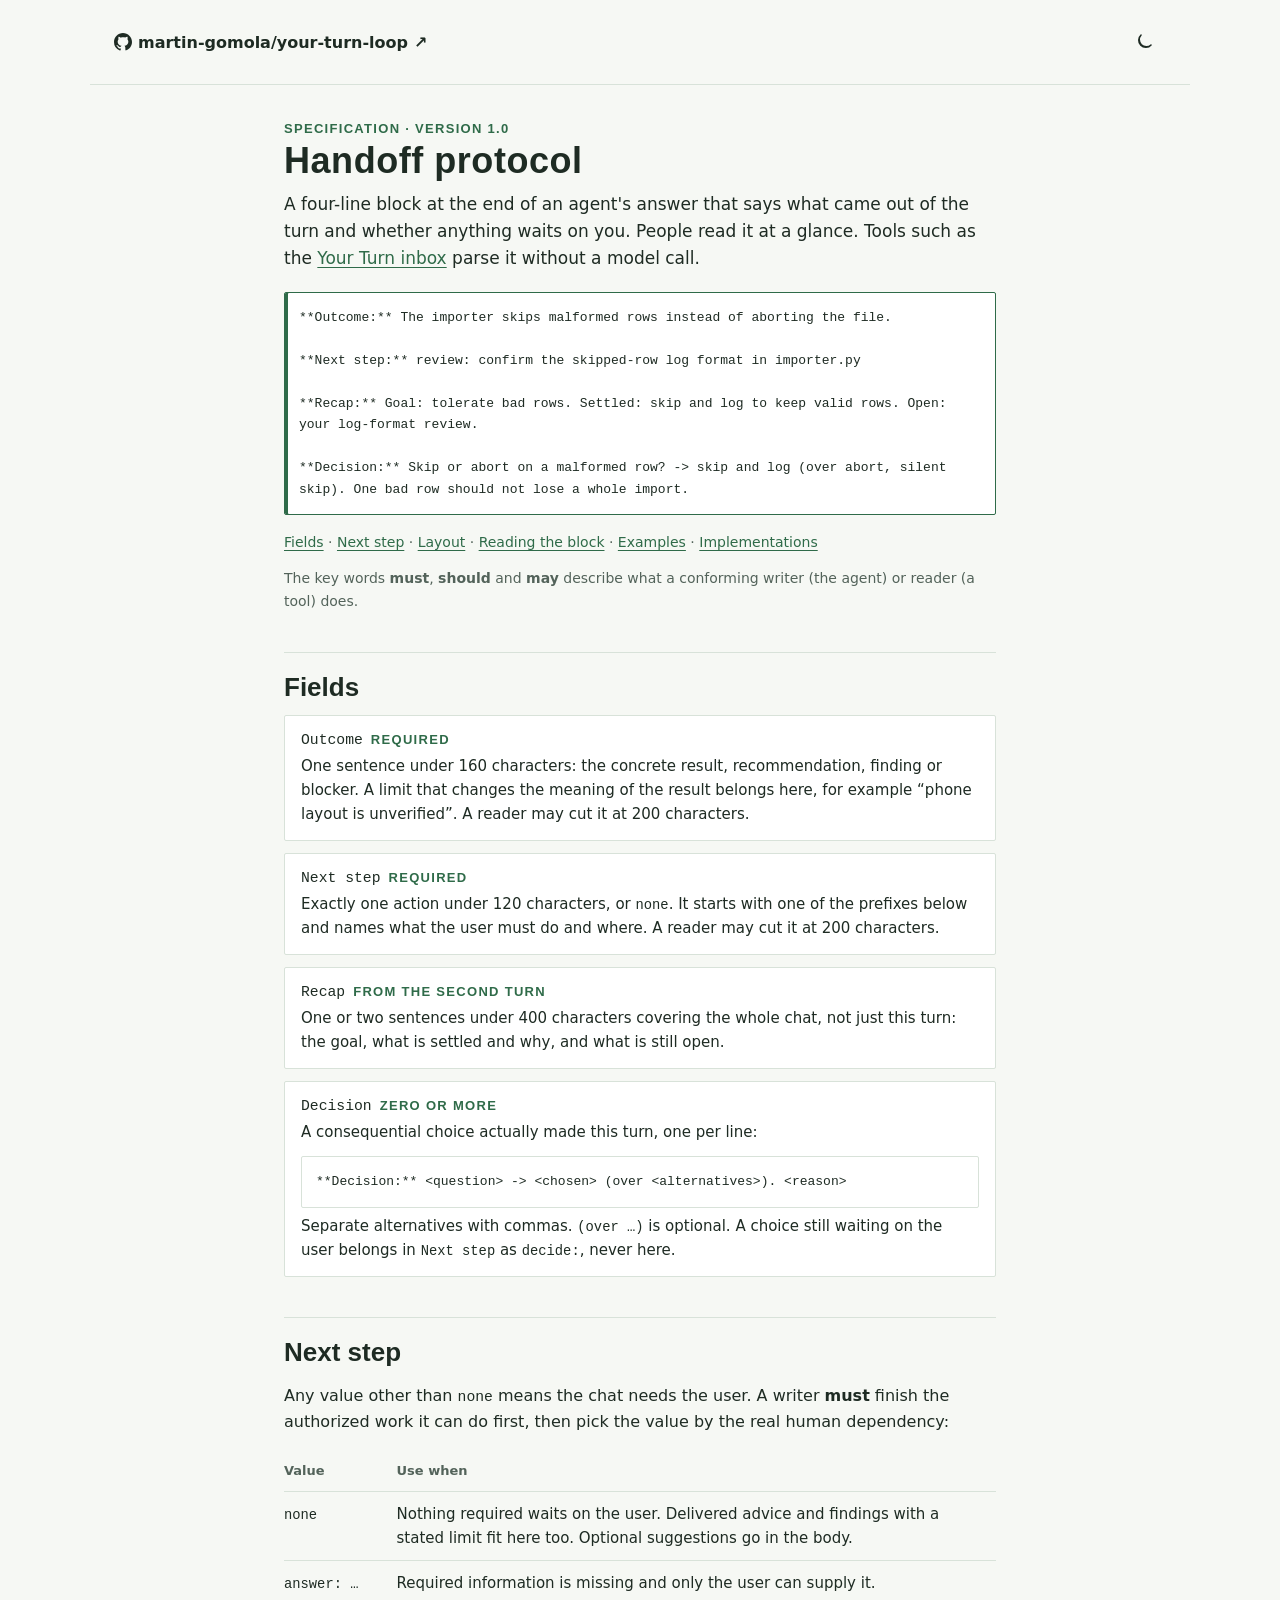
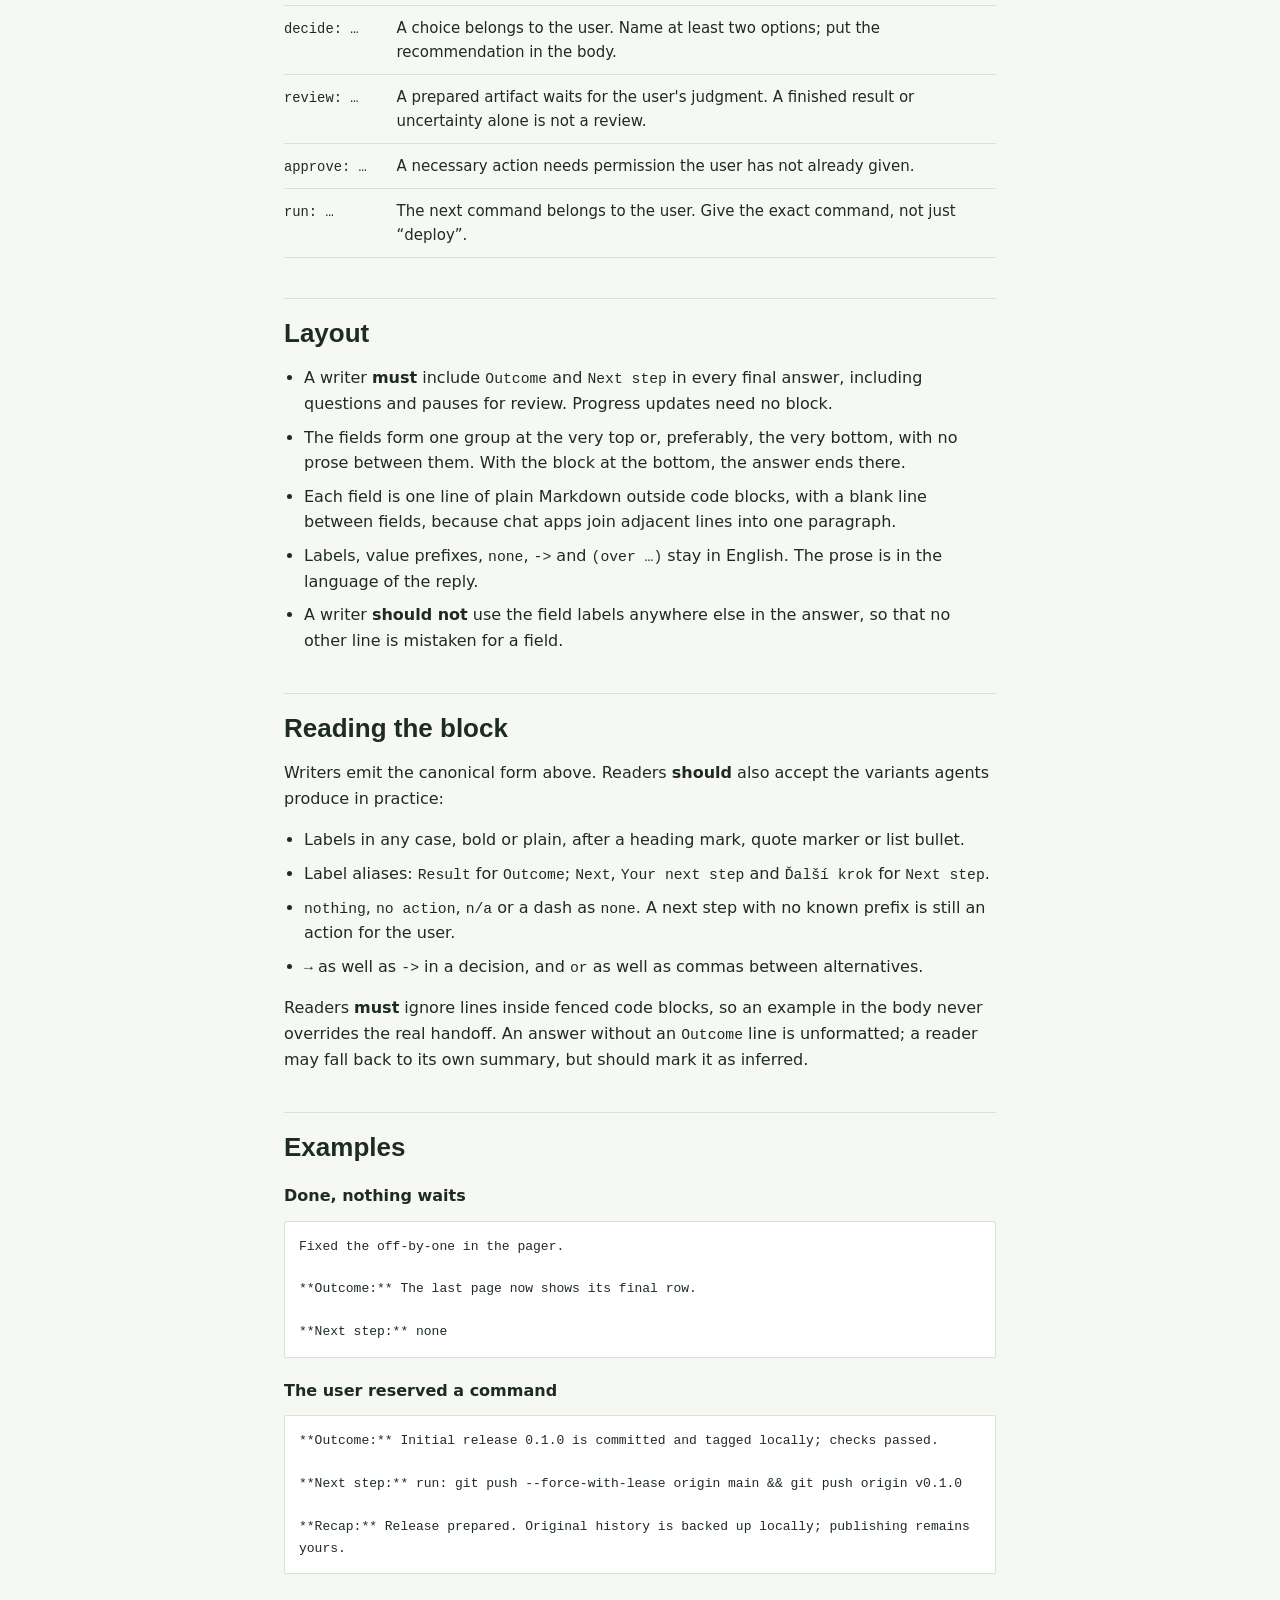
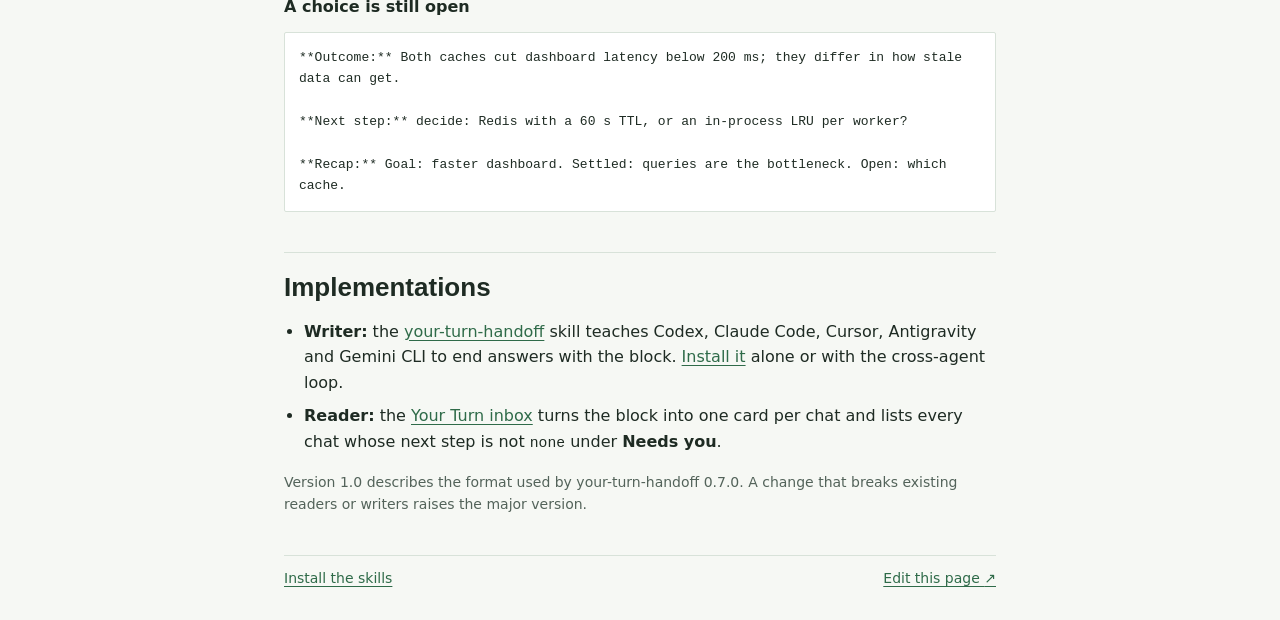
==== site/spec.html @ d6ed42ab "docs: add the handoff protocol 1.0 spec page site/spec.html defines the Outcome, Next step, Recap an" ====
<!doctype html>
<html lang="en">
<meta charset="utf-8">
<meta name="viewport" content="width=device-width,initial-scale=1">
<meta name="color-scheme" content="light dark">
<meta name="description" content="The handoff protocol: an Outcome, Next step, Recap and Decision block that ends an AI coding agent's answer, for people and for tools.">
<title>Handoff protocol · Your Turn Loop</title>
<script>try{document.documentElement.dataset.theme=localStorage.getItem('theme')||(matchMedia('(prefers-color-scheme: dark)').matches?'dark':'light')}catch{document.documentElement.dataset.theme='light'}</script>
<link rel="stylesheet" href="style.css?v=skill-picker-5">
<script type="module" src="theme.mjs?v=1"></script>
<body>
<header><a href="https://github.com/martin-gomola/your-turn-loop"><svg class="github-mark" viewBox="0 0 16 16" aria-hidden="true"><path d="M6.766 11.328c-2.063-.25-3.516-1.734-3.516-3.656 0-.781.281-1.625.75-2.188-.203-.515-.172-1.609.063-2.062.625-.078 1.468.25 1.968.703.594-.187 1.219-.281 1.985-.281.765 0 1.39.094 1.953.265.484-.437 1.344-.765 1.969-.687.218.422.25 1.515.046 2.047.5.593.766 1.39.766 2.203 0 1.922-1.453 3.375-3.547 3.64.531.344.89 1.094.89 1.954v1.625c0 .468.391.734.86.547C13.781 14.359 16 11.53 16 8.03 16 3.61 12.406 0 7.984 0 3.563 0 0 3.61 0 8.031a7.88 7.88 0 0 0 5.172 7.422c.422.156.828-.125.828-.547v-1.25c-.219.094-.5.156-.75.156-1.031 0-1.64-.562-2.078-1.609-.172-.422-.36-.672-.719-.719-.187-.015-.25-.093-.25-.187 0-.188.313-.328.625-.328.453 0 .844.281 1.25.86.313.452.64.655 1.031.655s.641-.14 1-.5c.266-.265.47-.5.657-.656"/></svg><span>martin-gomola/your-turn-loop</span><span aria-hidden="true">↗</span></a><button id="theme-toggle" class="theme-toggle" type="button" aria-label="Switch to dark theme" title="Switch to dark theme"><svg aria-hidden="true" viewBox="0 0 24 24"><path d="M20.5 15.5A8.5 8.5 0 0 1 8.5 3.5a8.5 8.5 0 1 0 12 12ZM12 2v2m0 16v2m10-10h-2M4 12H2m17.1-7.1-1.4 1.4M6.3 17.7l-1.4 1.4m14.2 0-1.4-1.4M6.3 6.3 4.9 4.9"/></svg></button></header>
<main class="spec">
  <p class="flow-kicker">Specification · version 1.0</p>
  <h1>Handoff protocol</h1>
  <p class="spec-lead">A four-line block at the end of an agent's answer that says what came out of the turn and whether anything waits on you. People read it at a glance. Tools such as the <a href="https://github.com/martin-gomola/your-turn">Your Turn inbox</a> parse it without a model call.</p>

  <pre class="spec-sample" aria-label="Example handoff block">**Outcome:** The importer skips malformed rows instead of aborting the file.

**Next step:** review: confirm the skipped-row log format in importer.py

**Recap:** Goal: tolerate bad rows. Settled: skip and log to keep valid rows. Open: your log-format review.

**Decision:** Skip or abort on a malformed row? -> skip and log (over abort, silent skip). One bad row should not lose a whole import.</pre>

  <nav class="spec-toc" aria-label="On this page">
    <a href="#fields">Fields</a> · <a href="#next-step">Next step</a> · <a href="#layout">Layout</a> · <a href="#reading">Reading the block</a> · <a href="#examples">Examples</a> · <a href="#implementations">Implementations</a>
  </nav>

  <p class="spec-note">The key words <strong>must</strong>, <strong>should</strong> and <strong>may</strong> describe what a conforming writer (the agent) or reader (a tool) does.</p>

  <section id="fields" aria-labelledby="fields-title">
    <h2 id="fields-title">Fields</h2>
    <div class="spec-fields">
      <article>
        <h3><code>Outcome</code> <span class="spec-badge">required</span></h3>
        <p>One sentence under 160 characters: the concrete result, recommendation, finding or blocker. A limit that changes the meaning of the result belongs here, for example “phone layout is unverified”. A reader may cut it at 200 characters.</p>
      </article>
      <article>
        <h3><code>Next step</code> <span class="spec-badge">required</span></h3>
        <p>Exactly one action under 120 characters, or <code>none</code>. It starts with one of the prefixes below and names what the user must do and where. A reader may cut it at 200 characters.</p>
      </article>
      <article>
        <h3><code>Recap</code> <span class="spec-badge">from the second turn</span></h3>
        <p>One or two sentences under 400 characters covering the whole chat, not just this turn: the goal, what is settled and why, and what is still open.</p>
      </article>
      <article>
        <h3><code>Decision</code> <span class="spec-badge">zero or more</span></h3>
        <p>A consequential choice actually made this turn, one per line:</p>
        <pre>**Decision:** &lt;question&gt; -&gt; &lt;chosen&gt; (over &lt;alternatives&gt;). &lt;reason&gt;</pre>
        <p>Separate alternatives with commas. <code>(over …)</code> is optional. A choice still waiting on the user belongs in <code>Next step</code> as <code>decide:</code>, never here.</p>
      </article>
    </div>
  </section>

  <section id="next-step" aria-labelledby="next-title">
    <h2 id="next-title">Next step</h2>
    <p>Any value other than <code>none</code> means the chat needs the user. A writer <strong>must</strong> finish the authorized work it can do first, then pick the value by the real human dependency:</p>
    <table class="spec-table">
      <thead><tr><th scope="col">Value</th><th scope="col">Use when</th></tr></thead>
      <tbody>
        <tr><td><code>none</code></td><td>Nothing required waits on the user. Delivered advice and findings with a stated limit fit here too. Optional suggestions go in the body.</td></tr>
        <tr><td><code>answer: …</code></td><td>Required information is missing and only the user can supply it.</td></tr>
        <tr><td><code>decide: …</code></td><td>A choice belongs to the user. Name at least two options; put the recommendation in the body.</td></tr>
        <tr><td><code>review: …</code></td><td>A prepared artifact waits for the user's judgment. A finished result or uncertainty alone is not a review.</td></tr>
        <tr><td><code>approve: …</code></td><td>A necessary action needs permission the user has not already given.</td></tr>
        <tr><td><code>run: …</code></td><td>The next command belongs to the user. Give the exact command, not just “deploy”.</td></tr>
      </tbody>
    </table>
  </section>

  <section id="layout" aria-labelledby="layout-title">
    <h2 id="layout-title">Layout</h2>
    <ul class="spec-list">
      <li>A writer <strong>must</strong> include <code>Outcome</code> and <code>Next step</code> in every final answer, including questions and pauses for review. Progress updates need no block.</li>
      <li>The fields form one group at the very top or, preferably, the very bottom, with no prose between them. With the block at the bottom, the answer ends there.</li>
      <li>Each field is one line of plain Markdown outside code blocks, with a blank line between fields, because chat apps join adjacent lines into one paragraph.</li>
      <li>Labels, value prefixes, <code>none</code>, <code>-&gt;</code> and <code>(over …)</code> stay in English. The prose is in the language of the reply.</li>
      <li>A writer <strong>should not</strong> use the field labels anywhere else in the answer, so that no other line is mistaken for a field.</li>
    </ul>
  </section>

  <section id="reading" aria-labelledby="reading-title">
    <h2 id="reading-title">Reading the block</h2>
    <p>Writers emit the canonical form above. Readers <strong>should</strong> also accept the variants agents produce in practice:</p>
    <ul class="spec-list">
      <li>Labels in any case, bold or plain, after a heading mark, quote marker or list bullet.</li>
      <li>Label aliases: <code>Result</code> for <code>Outcome</code>; <code>Next</code>, <code>Your next step</code> and <code>Ďalší krok</code> for <code>Next step</code>.</li>
      <li><code>nothing</code>, <code>no action</code>, <code>n/a</code> or a dash as <code>none</code>. A next step with no known prefix is still an action for the user.</li>
      <li><code>→</code> as well as <code>-&gt;</code> in a decision, and <code>or</code> as well as commas between alternatives.</li>
    </ul>
    <p>Readers <strong>must</strong> ignore lines inside fenced code blocks, so an example in the body never overrides the real handoff. An answer without an <code>Outcome</code> line is unformatted; a reader may fall back to its own summary, but should mark it as inferred.</p>
  </section>

  <section id="examples" aria-labelledby="examples-title">
    <h2 id="examples-title">Examples</h2>
    <h3>Done, nothing waits</h3>
    <pre>Fixed the off-by-one in the pager.

**Outcome:** The last page now shows its final row.

**Next step:** none</pre>
    <h3>The user reserved a command</h3>
    <pre>**Outcome:** Initial release 0.1.0 is committed and tagged locally; checks passed.

**Next step:** run: git push --force-with-lease origin main &amp;&amp; git push origin v0.1.0

**Recap:** Release prepared. Original history is backed up locally; publishing remains yours.</pre>
    <h3>A choice is still open</h3>
    <pre>**Outcome:** Both caches cut dashboard latency below 200 ms; they differ in how stale data can get.

**Next step:** decide: Redis with a 60 s TTL, or an in-process LRU per worker?

**Recap:** Goal: faster dashboard. Settled: queries are the bottleneck. Open: which cache.</pre>
  </section>

  <section id="implementations" aria-labelledby="impl-title">
    <h2 id="impl-title">Implementations</h2>
    <ul class="spec-list">
      <li><strong>Writer:</strong> the <a href="https://github.com/martin-gomola/your-turn-loop/blob/main/skills/your-turn-handoff/SKILL.md">your-turn-handoff</a> skill teaches Codex, Claude Code, Cursor, Antigravity and Gemini CLI to end answers with the block. <a href="./">Install it</a> alone or with the cross-agent loop.</li>
      <li><strong>Reader:</strong> the <a href="https://github.com/martin-gomola/your-turn">Your Turn inbox</a> turns the block into one card per chat and lists every chat whose next step is not <code>none</code> under <strong>Needs you</strong>.</li>
    </ul>
    <p class="spec-note">Version 1.0 describes the format used by your-turn-handoff 0.7.0. A change that breaks existing readers or writers raises the major version.</p>
  </section>
  <footer class="app-footer spec-footer"><a href="./">Install the skills</a><a href="https://github.com/martin-gomola/your-turn-loop/blob/main/site/spec.html">Edit this page <span aria-hidden="true">↗</span></a></footer>
</main>
</body></html>
---- site/style.css ----
@font-face {
  font-family: "Atkinson Hyperlegible";
  font-style: normal;
  font-weight: 400;
  font-display: swap;
  src: url("fonts/AtkinsonHyperlegible-LatinExt-Regular.woff2") format("woff2");
  unicode-range: U+0100-02BA, U+02BD-02C5, U+02C7-02CC, U+02CE-02D7, U+02DD-02FF, U+0304, U+0308, U+0329, U+1D00-1DBF, U+1E00-1E9F, U+1EF2-1EFF, U+2020, U+20A0-20AB, U+20AD-20C4, U+2113, U+2C60-2C7F, U+A720-A7FF;
}
@font-face {
  font-family: "Atkinson Hyperlegible";
  font-style: normal;
  font-weight: 400;
  font-display: swap;
  src: url("fonts/AtkinsonHyperlegible-Latin-Regular.woff2") format("woff2");
  unicode-range: U+0000-00FF, U+0131, U+0152-0153, U+02BB-02BC, U+02C6, U+02DA, U+02DC, U+0304, U+0308, U+0329, U+2000-206F, U+20AC, U+2122, U+2191, U+2193, U+2212, U+2215, U+FEFF, U+FFFD;
}
@font-face {
  font-family: "Atkinson Hyperlegible";
  font-style: normal;
  font-weight: 700;
  font-display: swap;
  src: url("fonts/AtkinsonHyperlegible-LatinExt-Bold.woff2") format("woff2");
  unicode-range: U+0100-02BA, U+02BD-02C5, U+02C7-02CC, U+02CE-02D7, U+02DD-02FF, U+0304, U+0308, U+0329, U+1D00-1DBF, U+1E00-1E9F, U+1EF2-1EFF, U+2020, U+20A0-20AB, U+20AD-20C4, U+2113, U+2C60-2C7F, U+A720-A7FF;
}
@font-face {
  font-family: "Atkinson Hyperlegible";
  font-style: normal;
  font-weight: 700;
  font-display: swap;
  src: url("fonts/AtkinsonHyperlegible-Latin-Bold.woff2") format("woff2");
  unicode-range: U+0000-00FF, U+0131, U+0152-0153, U+02BB-02BC, U+02C6, U+02DA, U+02DC, U+0304, U+0308, U+0329, U+2000-206F, U+20AC, U+2122, U+2191, U+2193, U+2212, U+2215, U+FEFF, U+FFFD;
}
@font-face {
  font-family: "Barlow Condensed";
  font-style: normal;
  font-weight: 600;
  font-display: swap;
  src: url("fonts/BarlowCondensed-LatinExt-SemiBold.woff2") format("woff2");
  unicode-range: U+0100-02BA, U+02BD-02C5, U+02C7-02CC, U+02CE-02D7, U+02DD-02FF, U+0304, U+0308, U+0329, U+1D00-1DBF, U+1E00-1E9F, U+1EF2-1EFF, U+2020, U+20A0-20AB, U+20AD-20C4, U+2113, U+2C60-2C7F, U+A720-A7FF;
}
@font-face {
  font-family: "Barlow Condensed";
  font-style: normal;
  font-weight: 600;
  font-display: swap;
  src: url("fonts/BarlowCondensed-Latin-SemiBold.woff2") format("woff2");
  unicode-range: U+0000-00FF, U+0131, U+0152-0153, U+02BB-02BC, U+02C6, U+02DA, U+02DC, U+0304, U+0308, U+0329, U+2000-206F, U+20AC, U+2122, U+2191, U+2193, U+2212, U+2215, U+FEFF, U+FFFD;
}
@font-face {
  font-family: "Barlow Condensed";
  font-style: normal;
  font-weight: 700;
  font-display: swap;
  src: url("fonts/BarlowCondensed-LatinExt-Bold.woff2") format("woff2");
  unicode-range: U+0100-02BA, U+02BD-02C5, U+02C7-02CC, U+02CE-02D7, U+02DD-02FF, U+0304, U+0308, U+0329, U+1D00-1DBF, U+1E00-1E9F, U+1EF2-1EFF, U+2020, U+20A0-20AB, U+20AD-20C4, U+2113, U+2C60-2C7F, U+A720-A7FF;
}
@font-face {
  font-family: "Barlow Condensed";
  font-style: normal;
  font-weight: 700;
  font-display: swap;
  src: url("fonts/BarlowCondensed-Latin-Bold.woff2") format("woff2");
  unicode-range: U+0000-00FF, U+0131, U+0152-0153, U+02BB-02BC, U+02C6, U+02DA, U+02DC, U+0304, U+0308, U+0329, U+2000-206F, U+20AC, U+2122, U+2191, U+2193, U+2212, U+2215, U+FEFF, U+FFFD;
}

:root {
  color-scheme: light;
  font-family: "Atkinson Hyperlegible", system-ui, -apple-system, BlinkMacSystemFont, "Segoe UI", sans-serif;
  color: var(--ink);
  background: var(--page);
  font-synthesis: none;
  --page: #f6f8f4;
  --surface: #ffffff;
  --surface-soft: #edf4ee;
  --surface-disabled: #e7ede8;
  --ink: #1e2b23;
  --muted: #53635a;
  --line: #d8e2d9;
  --control-line: #83948a;
  --accent: #2f6b49;
  --accent-hover: #285b40;
  --focus: #285b40;
  --icon-fill: #e7f0e8;
  --action-fill: #198038;
  --action-hover: #146b30;
  --on-action: #ffffff;
}
:root[data-theme="dark"] {
  color-scheme: dark;
  --page: #151515; --surface: #1b1a1a; --surface-soft: #1b1a1a; --surface-disabled: #30302e;
  --ink: #e6e6e6; --muted: #a5a5a5; --line: #30302e; --control-line: #858585;
  --accent: #42a65f; --accent-hover: #55ba72; --focus: #42a65f; --icon-fill: #243128;
}

* { box-sizing: border-box; }
body { margin: 0; background: var(--page); }
header, main { max-width: 1100px; margin: auto; padding-inline: 24px; }
header {
  display: flex;
  align-items: center;
  padding-block: 20px;
  border-bottom: 1px solid var(--line);
}
header a { display: inline-flex; align-items: center; gap: 6px; color: var(--ink); font-weight: 700; text-decoration: none; }
header a .github-mark { width: 18px; height: 18px; flex: none; fill: currentColor; }
.theme-toggle { margin-left: auto; display: grid; place-items: center; width: 40px; height: 40px; border: 1px solid var(--line); border-radius: 50%; color: var(--ink); background: var(--surface); cursor: pointer; }
.theme-toggle svg { width: 20px; height: 20px; fill: none; stroke: currentColor; stroke-width: 1.7; stroke-linecap: round; stroke-linejoin: round; }
a { color: var(--accent); text-underline-offset: 3px; text-decoration-thickness: 1px; }
main { padding-block: 36px 24px; }
h1 {
  margin: 0 0 24px;
  font-family: "Barlow Condensed", "Arial Narrow", sans-serif;
  font-size: clamp(30px, 3vw, 36px);
  font-weight: 600;
  letter-spacing: .015em;
  line-height: 1;
}
.workspace {
  display: grid;
  grid-template-columns: minmax(0, 1fr);
  align-items: start;
  gap: 24px;
}
.hud-panel {
  position: relative;
  isolation: isolate;
  min-width: 0;
  padding: 24px;
  border: 1px solid var(--line);
  border-radius: 6px;
  background: var(--surface);
}
.hud-panel > * { position: relative; z-index: 1; }
.result { display: flex; flex-direction: column; border-style: dashed; transition: background-color .2s, box-shadow .2s; }
.result[data-state="ready"] { border-style: solid; border-color: var(--accent); background: var(--surface-soft); box-shadow: inset 3px 0 0 var(--accent); }
.result-summary {
  margin: 12px 0 0;
  color: var(--accent);
  font: 600 14px/1.2 "Barlow Condensed", "Arial Narrow", sans-serif;
  font-variant-numeric: tabular-nums;
  letter-spacing: .1em;
  text-transform: uppercase;
}
.panel-title, .result-title h2 {
  margin: 0;
  color: var(--muted);
  font-size: 16px;
  font-weight: 700;
  line-height: 1.4;
}
.panel-title { padding-bottom: 16px; border-bottom: 1px solid var(--line); }
.field-group { padding-top: 0; }
.field-group + .field-group { margin-top: 24px; border-top: 1px solid var(--line); padding-top: 24px; }
.field-label {
  display: grid;
  grid-template-columns: 24px minmax(0, 1fr);
  align-items: center;
  gap: 10px;
  margin: 0 0 10px;
  color: var(--ink);
  font-size: 15px;
  font-weight: 650;
}
.field-step {
  color: var(--muted);
  font: 600 12px/1.4 ui-monospace, "SF Mono", Menlo, Consolas, monospace;
  font-variant-numeric: tabular-nums;
}
.result-icon {
  display: grid;
  place-items: center;
  width: 32px;
  height: 32px;
  color: var(--accent);
}
.result-icon svg {
  width: 18px;
  height: 18px;
  fill: none;
  stroke: currentColor;
  stroke-width: 1.8;
  stroke-linecap: round;
  stroke-linejoin: round;
}
.select-field { position: relative; }
.select-field select {
  appearance: none;
  width: 100%;
  min-height: 48px;
  padding: 11px 14px;
  padding-inline-end: 44px;
  border: 1px solid var(--control-line);
  border-radius: 2px;
  background: var(--surface);
  color: var(--ink);
  font: inherit;
  font-size: 16px;
  line-height: 1.5;
  cursor: pointer;
}
.select-chevron {
  position: absolute;
  top: 50%;
  inset-inline-end: 14px;
  width: 18px;
  height: 18px;
  transform: translateY(-50%);
  color: var(--muted);
  pointer-events: none;
}
.select-field select:hover:enabled { border-color: var(--accent); }
.select-field:focus-within .select-chevron { color: var(--accent); }
.skill-details {
  display: grid;
  grid-template-columns: minmax(0, 1fr) auto;
  align-items: start;
  gap: 14px;
  margin: 10px 0 0;
  padding-top: 10px;
  border-top: 1px solid var(--line);
}
.detail-item { min-width: 0; }
.detail-label {
  display: block;
  margin-bottom: 4px;
  color: var(--muted);
  font: 600 13px/1.2 "Barlow Condensed", "Arial Narrow", sans-serif;
  letter-spacing: .1em;
  text-transform: uppercase;
}
.detail-value { margin: 0; color: var(--ink); font-size: 13px; line-height: 1.4; }
#description {
  line-height: 1.5;
}
.detail-version { min-width: 52px; }
.usage-block { margin-top: 16px; }
.usage-block h3 { margin: 0; }
.usage-block pre { margin-top: 8px; font-size: 13px; }
.usage-block p { margin: 8px 0 0; color: var(--muted); font-size: 12px; line-height: 1.5; }
.agent-fieldset { min-width: 0; margin-inline: 0; margin-bottom: 0; padding-inline: 0; padding-bottom: 0; border: 0; }
.agent-fieldset legend { float: left; width: 100%; padding: 0; margin-bottom: 8px; }
.field-help { clear: both; margin: 0 0 12px; color: var(--muted); font-size: 14px; line-height: 1.5; }
.skill-options { clear: both; display: grid; gap: 4px; }
.skill-options label { display: flex; align-items: flex-start; gap: 10px; padding: 10px; border: 1px solid transparent; border-radius: 2px; cursor: pointer; }
.skill-options label:hover { background: var(--icon-fill); }
.skill-options label:has(:checked) { background: var(--icon-fill); border-color: var(--accent); }
.skill-options label:focus-within { outline: 2px solid var(--focus); outline-offset: 2px; }
.skill-options input { flex: none; width: 18px; height: 18px; margin: 2px 0 0; accent-color: var(--accent); }
.skill-options strong { display: block; font-size: 15px; overflow-wrap: anywhere; }
.skill-options small { display: block; margin-top: 3px; color: var(--muted); font-size: 14px; line-height: 1.5; }
.scope-options small { display: block; margin-top: 4px; color: var(--muted); font-size: 14px; line-height: 1.5; }
#install-content > .field-help { margin-top: 14px; }
.example-block summary { cursor: pointer; font-size: 14px; }
.agent-options { clear: both; display: grid; grid-template-columns: repeat(2, minmax(0, 1fr)); gap: 8px; }
.agent-options label { display: flex; align-items: center; gap: 6px; min-height: 48px; padding: 10px 12px; border: 1px solid var(--line); border-radius: 2px; cursor: pointer; font-size: 14px; }
.agent-logo { display: block; flex: none; width: 16px; height: 16px; object-fit: contain; }
:root[data-theme="dark"] .agent-logo { filter: invert(1); }
.agent-options label:hover { border-color: var(--accent); }
.agent-options label:has(:checked) { background: var(--icon-fill); border-color: var(--accent); }
.agent-options input { flex: none; width: 18px; height: 18px; margin: 0; accent-color: var(--accent); cursor: pointer; }
.agent-options label:focus-within { outline: 2px solid var(--focus); outline-offset: 2px; }
.agent-result { padding-top: 20px; margin-top: 20px; border-top: 1px solid var(--line); }
.agent-result-heading { display: flex; flex-wrap: wrap; justify-content: space-between; align-items: center; gap: 12px; }
.agent-result h3 { display: flex; align-items: center; gap: 8px; margin: 0; font-size: 18px; }
.agent-result p { color: var(--muted); font-size: 14px; line-height: 1.5; margin: 12px 0 0; }
.agent-result h4 { margin: 16px 0 0; }
.agent-result pre { margin-top: 8px; }
.result[data-state="empty"] #where, .result[data-state="error"] #where { margin: 20px 0 0; }
.result #status:empty { margin: 0; }
#version { font: 600 13px/1.4 ui-monospace, "SF Mono", Menlo, Consolas, monospace; font-variant-numeric: tabular-nums; }
.related {
  display: inline-flex;
  align-items: center;
  gap: 6px;
  margin-top: 22px;
  padding-top: 14px;
  border-top: 1px solid var(--line);
  font-size: 13px;
  line-height: 1.5;
}
.result-heading { display: flex; flex-wrap: wrap; align-items: center; justify-content: space-between; gap: 12px; }
.result-title { display: flex; align-items: center; gap: 10px; min-width: 0; }
.result-icon { flex: none; }
button {
  min-height: 44px;
  padding: 8px 14px;
  border: 1px solid var(--accent);
  border-radius: 2px;
  background: var(--action-fill);
  color: var(--on-action);
  font: 600 14px "Atkinson Hyperlegible", system-ui, sans-serif;
  cursor: pointer;
}
button:hover:enabled { background: var(--action-hover); }
button.theme-toggle { width: 44px; height: 44px; padding: 0; border: 0; border-radius: 4px; background: transparent; color: var(--ink); }
button.theme-toggle:hover:enabled { background: var(--icon-fill); }
button:disabled {
  border-color: var(--line);
  background: var(--surface-disabled);
  color: var(--muted);
  cursor: not-allowed;
}
.button-copy { display: inline-flex; align-items: center; justify-content: center; gap: 7px; white-space: nowrap; }
.copy-icon { width: 16px; height: 16px; flex: none; fill: none; stroke: currentColor; stroke-width: 1.8; stroke-linecap: round; stroke-linejoin: round; }
.button-secondary { border-color: var(--line); background: var(--surface); color: var(--accent); }
button.button-secondary:hover:enabled { border-color: var(--accent); background: var(--icon-fill); }
button:focus-visible, select:focus-visible, pre:focus-visible, a:focus-visible {
  outline: 2px solid var(--focus);
  outline-offset: 2px;
}
#where, #start { color: var(--muted); font-size: 14px; line-height: 1.6; }
#where { margin: 18px 0 0; }
.result[data-state="empty"] #where, .result[data-state="error"] #where { max-width: 36ch; margin: auto 0; }
.result[data-state="ready"] #where { margin: 18px 0 0; }
pre {
  max-width: 100%;
  margin: 12px 0 0;
  padding: 14px;
  overflow-wrap: anywhere;
  border: 1px solid var(--line);
  border-radius: 2px;
  background: var(--surface);
  color: var(--ink);
  font: 13px/1.65 ui-monospace, "SF Mono", Menlo, Consolas, monospace;
  white-space: pre-wrap;
}
.example-block { margin-top: 20px; padding-top: 16px; border-top: 1px solid var(--line); }
.example-heading { display: flex; align-items: center; justify-content: space-between; gap: 12px; }
.example-block h3 {
  margin: 0;
  color: var(--muted);
  font-size: 14px;
  font-weight: 700;
  line-height: 1.4;
}
.example-block #start { margin: 8px 0 0; }
#status { margin: 12px 0 0; color: var(--accent); font-size: 14px; line-height: 1.5; }
.app-footer {
  display: flex;
  justify-content: flex-end;
  margin-top: 20px;
  padding-top: 12px;
  border-top: 1px solid var(--line);
  font-size: 14px;
  line-height: 1.5;
}
[hidden] { display: none !important; }

.flow { margin-bottom: 24px; overflow: hidden; }
.flow-art { display: block; width: calc(100% + 48px); height: auto; margin: -24px -24px 20px; border-bottom: 1px solid var(--line); }
.flow-heading { display: flex; flex-wrap: wrap; align-items: flex-end; justify-content: space-between; gap: 12px 24px; }
.flow-kicker { margin: 0; color: var(--accent); font: 600 13px/1.2 "Barlow Condensed", "Arial Narrow", sans-serif; letter-spacing: .1em; text-transform: uppercase; }
.flow h2 { margin: 4px 0 6px; font: 600 28px/1.1 "Barlow Condensed", "Arial Narrow", sans-serif; }
#flow-description { max-width: 60ch; margin: 0; color: var(--muted); font-size: 14px; line-height: 1.5; }
#flow-select[aria-pressed="true"] { border-color: var(--accent); background: var(--icon-fill); }
.flow-steps { display: grid; gap: 12px; margin: 20px 0 0; padding: 0; list-style: none; counter-reset: none; }
.flow-steps li { position: relative; display: grid; align-content: start; gap: 4px; padding: 14px; border: 1px solid var(--line); border-radius: 2px; }
.flow-steps small { color: var(--muted); font-size: 14px; line-height: 1.5; }
.flow-chips { display: flex; flex-wrap: wrap; gap: 6px; margin-top: 6px; }
.flow-chips code { padding: 2px 8px; border: 1px solid var(--accent); border-radius: 999px; background: var(--icon-fill); color: var(--ink); font: 13px/1.5 ui-monospace, "SF Mono", Menlo, Consolas, monospace; }
.flow-loop { margin: 12px 0 0; color: var(--muted); font-size: 14px; line-height: 1.5; }
.flow-loop span { color: var(--accent); font-weight: 700; }
@media (min-width: 721px) {
  .flow-steps { grid-template-columns: repeat(3, minmax(0, 1fr)); }
  .flow-steps li + li::before { content: "→"; position: absolute; top: 50%; left: -12px; transform: translate(-50%, -50%); color: var(--accent); font-weight: 700; }
}
@media (max-width: 720px) {
  .flow-art { width: calc(100% + 40px); margin: -20px -20px 16px; }
}
@media (max-width: 360px) {
  .flow-art { width: calc(100% + 32px); margin: -16px -16px 16px; }
}
.flow-spec { display: inline-block; margin-top: 8px; font-size: 14px; }
.spec { max-width: 760px; color: var(--ink); line-height: 1.6; }
.spec h1 { margin: 6px 0 12px; }
.spec h2 { margin: 40px 0 12px; padding-top: 20px; border-top: 1px solid var(--line); font: 600 26px/1.15 "Barlow Condensed", "Arial Narrow", sans-serif; }
.spec h3 { margin: 20px 0 6px; font-size: 16px; }
.spec section { scroll-margin-top: 16px; }
.spec-lead { margin: 0; font-size: 17px; }
.spec-sample { margin-top: 20px; border-color: var(--accent); box-shadow: inset 3px 0 0 var(--accent); }
.spec-toc { margin-top: 16px; color: var(--muted); font-size: 14px; }
.spec-note { color: var(--muted); font-size: 14px; }
.spec code { font: 0.92em ui-monospace, "SF Mono", Menlo, Consolas, monospace; overflow-wrap: anywhere; }
.spec-fields { display: grid; gap: 12px; }
.spec-fields article { padding: 4px 16px 8px; border: 1px solid var(--line); border-radius: 2px; background: var(--surface); }
.spec-fields h3 { display: flex; flex-wrap: wrap; align-items: baseline; gap: 8px; margin-top: 12px; }
.spec-fields p { margin: 6px 0; font-size: 15px; }
.spec-badge { color: var(--accent); font: 600 13px/1.2 "Barlow Condensed", "Arial Narrow", sans-serif; letter-spacing: .1em; text-transform: uppercase; }
.spec-table { width: 100%; border-collapse: collapse; font-size: 15px; }
.spec-table th, .spec-table td { padding: 10px 12px 10px 0; border-bottom: 1px solid var(--line); text-align: left; vertical-align: top; }
.spec-table th { color: var(--muted); font-size: 13px; font-weight: 700; }
.spec-table td:first-child { width: 7.5em; white-space: nowrap; }
.spec-table td:first-child code { overflow-wrap: normal; }
.spec-list { padding-left: 20px; }
.spec-list li + li { margin-top: 8px; }
.spec-footer { justify-content: space-between; gap: 16px; margin-top: 40px; }
.pet-section { display: flex; align-items: center; gap: 32px; margin-top: 24px; }
.pet-preview { flex: none; width: 144px; height: 156px; object-fit: contain; }
.pet-section .panel-title { border: 0; padding: 0; }
.pet-section h2 { margin: 8px 0; font: 600 32px/1.1 "Barlow Condensed", "Arial Narrow", sans-serif; }
.pet-section p { max-width: 60ch; line-height: 1.5; }
.pet-actions { display: flex; flex-wrap: wrap; align-items: center; gap: 16px; }
.button-install { display: inline-flex; align-items: center; min-height: 44px; padding: 10px 16px; border: 1px solid var(--line); background: var(--surface); color: var(--accent); border-radius: 2px; font-weight: 700; text-decoration: none; }
.button-install:hover { border-color: var(--accent); background: var(--icon-fill); }
.pet-section .pet-help { color: var(--muted); font-size: 14px; }
@media (max-width: 720px) {
  .pet-section { flex-direction: column; align-items: flex-start; gap: 16px; }
}
@media (min-width: 721px) {
  .skill-options { grid-template-columns: repeat(2, minmax(0, 1fr)); }
}
@media (prefers-reduced-motion: reduce) {
  .pet-preview { display: none; }
}

@media (max-width: 720px) {
  header, main { padding-inline: 20px; }
  header { padding-block: 18px; }
  main { padding-block: 28px 20px; }
  h1 { margin-bottom: 18px; font-size: 30px; }
  .workspace { grid-template-columns: minmax(0, 1fr); gap: 16px; }
  .hud-panel { padding: 20px; }
  .app-footer { margin-top: 16px; }
}

@media (max-width: 360px) {
  header, main { padding-inline: 16px; }
  .hud-panel { padding: 16px; }
  .field-label { gap: 8px; }
  .result-heading { flex-wrap: wrap; gap: 8px; }
  .result-title { gap: 8px; }
  .result-heading > .button-copy { margin-inline-start: auto; }
  button { padding-inline: 10px; }
}

@media (min-width: 1024px) {
  .workspace { grid-template-columns: minmax(0, 1.6fr) minmax(320px, 1fr); }
  .result { position: sticky; top: 16px; }
  .agent-list { grid-template-columns: repeat(3, minmax(0, 1fr)); }
}
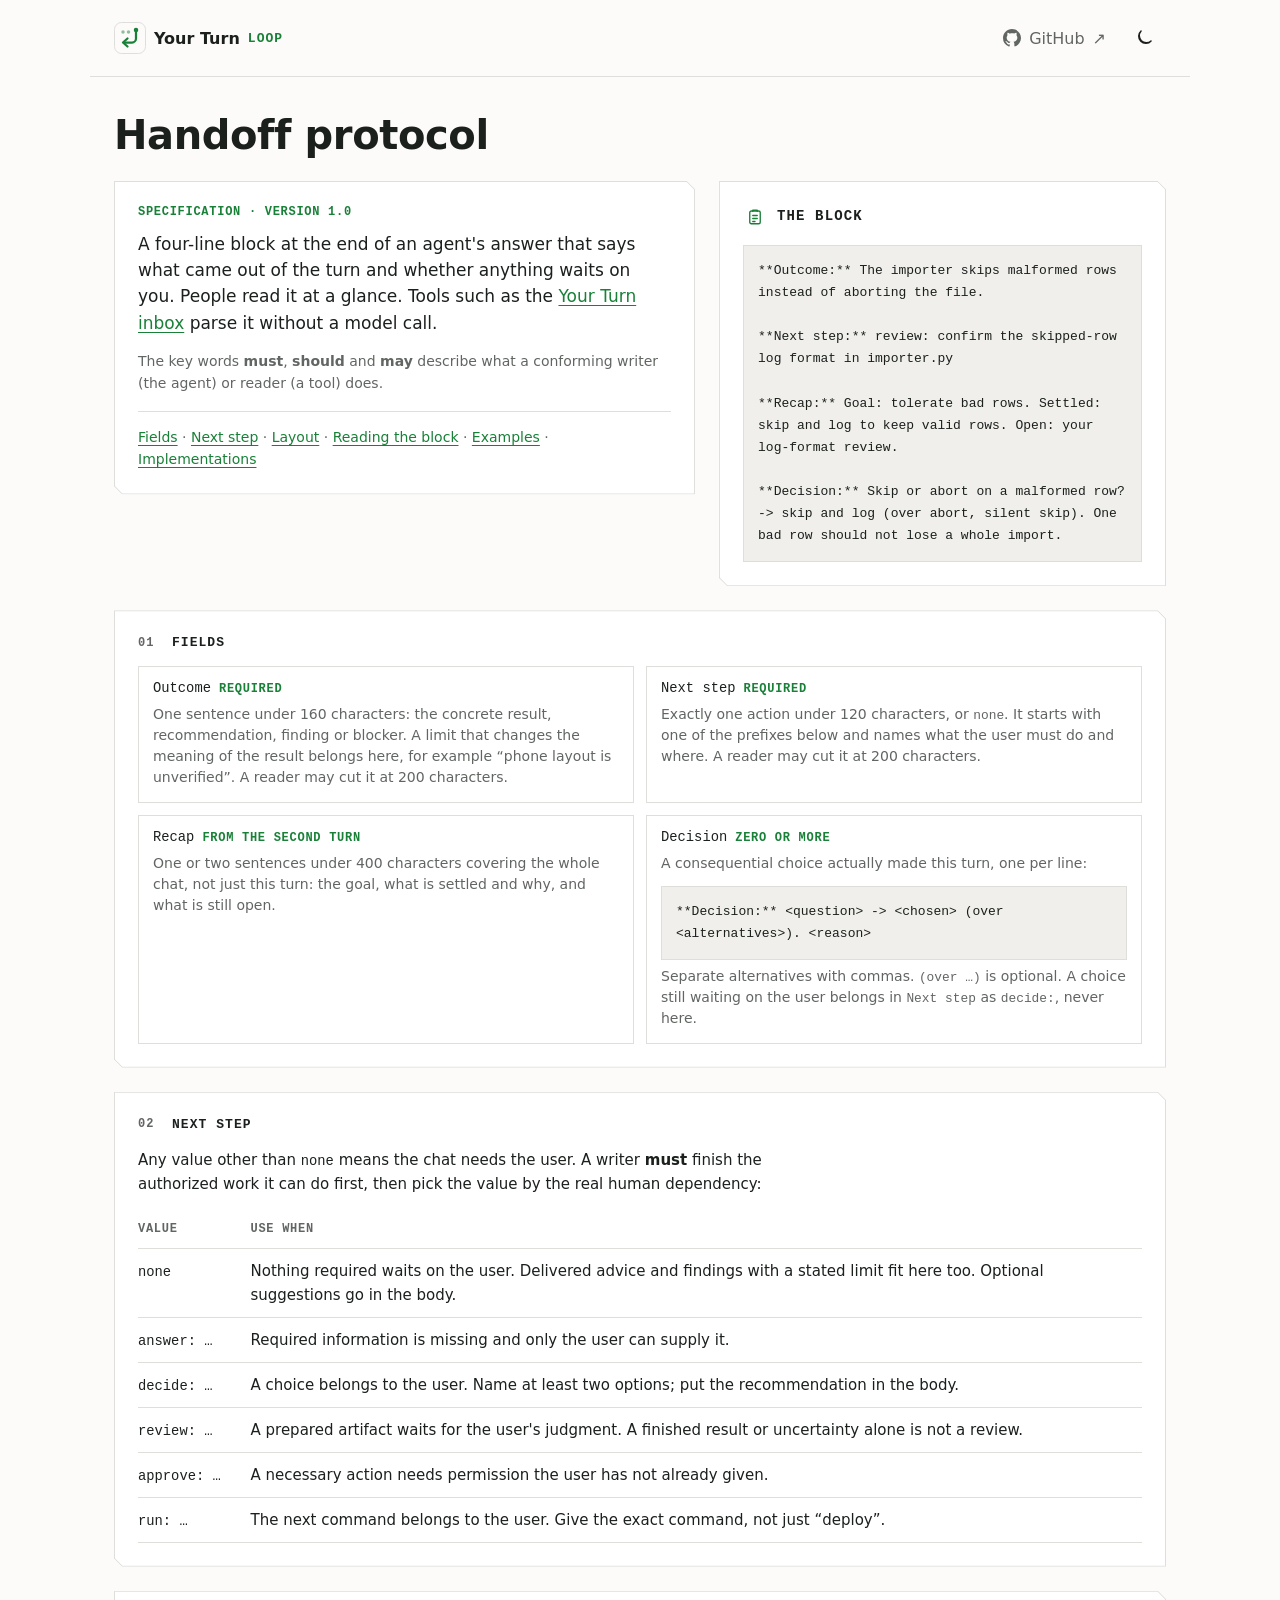
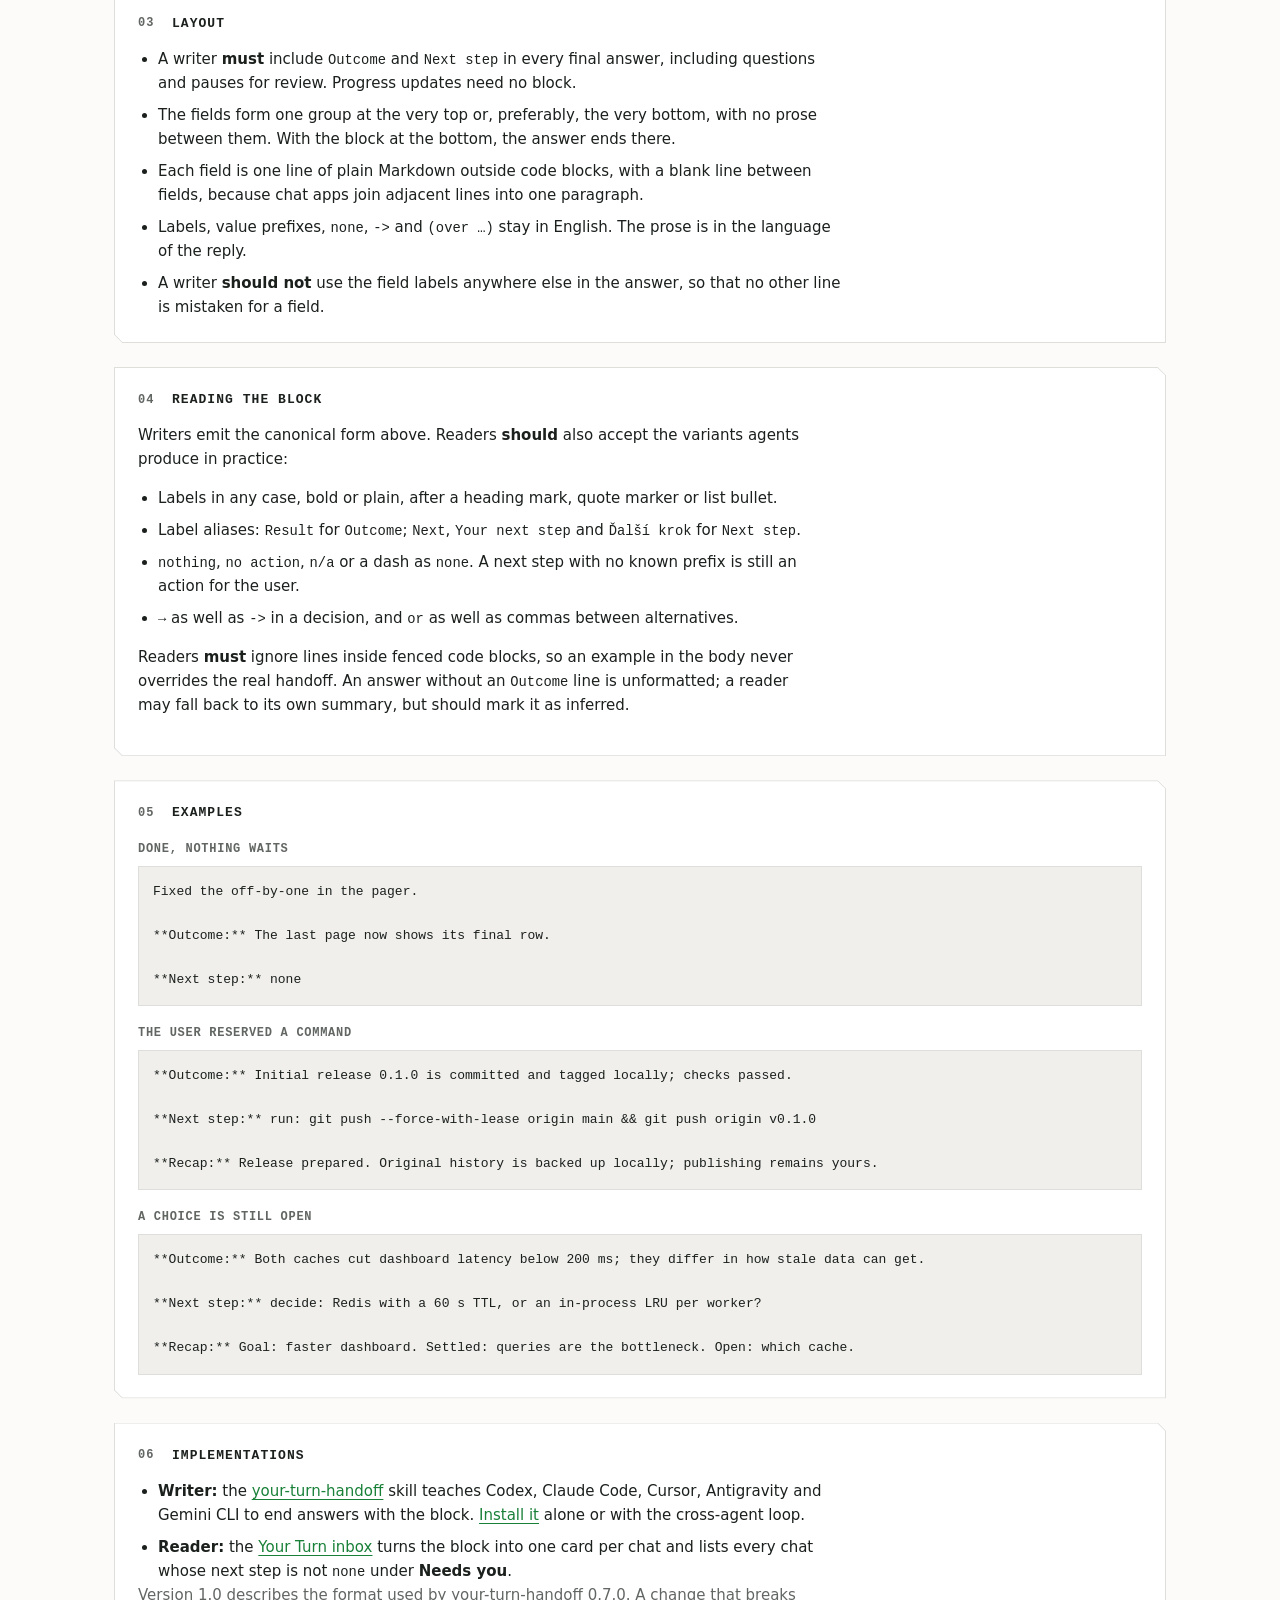
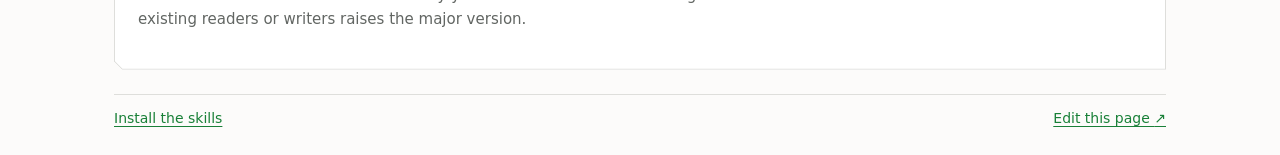
==== commit cf229380: "style: share the Your Turn design across the site your-turn-loop and Your Turn are one product, so t" ====
--- a/site/spec.html
+++ b/site/spec.html
@@ -6,31 +6,46 @@
 <meta name="description" content="The handoff protocol: an Outcome, Next step, Recap and Decision block that ends an AI coding agent's answer, for people and for tools.">
 <title>Handoff protocol · Your Turn Loop</title>
 <script>try{document.documentElement.dataset.theme=localStorage.getItem('theme')||(matchMedia('(prefers-color-scheme: dark)').matches?'dark':'light')}catch{document.documentElement.dataset.theme='light'}</script>
-<link rel="stylesheet" href="style.css?v=skill-picker-5">
+<link rel="icon" href="icon.svg" type="image/svg+xml">
+<link rel="stylesheet" href="style.css?v=one-product-1">
 <script type="module" src="theme.mjs?v=1"></script>
 <body>
-<header><a href="https://github.com/martin-gomola/your-turn-loop"><svg class="github-mark" viewBox="0 0 16 16" aria-hidden="true"><path d="M6.766 11.328c-2.063-.25-3.516-1.734-3.516-3.656 0-.781.281-1.625.75-2.188-.203-.515-.172-1.609.063-2.062.625-.078 1.468.25 1.968.703.594-.187 1.219-.281 1.985-.281.765 0 1.39.094 1.953.265.484-.437 1.344-.765 1.969-.687.218.422.25 1.515.046 2.047.5.593.766 1.39.766 2.203 0 1.922-1.453 3.375-3.547 3.64.531.344.89 1.094.89 1.954v1.625c0 .468.391.734.86.547C13.781 14.359 16 11.53 16 8.03 16 3.61 12.406 0 7.984 0 3.563 0 0 3.61 0 8.031a7.88 7.88 0 0 0 5.172 7.422c.422.156.828-.125.828-.547v-1.25c-.219.094-.5.156-.75.156-1.031 0-1.64-.562-2.078-1.609-.172-.422-.36-.672-.719-.719-.187-.015-.25-.093-.25-.187 0-.188.313-.328.625-.328.453 0 .844.281 1.25.86.313.452.64.655 1.031.655s.641-.14 1-.5c.266-.265.47-.5.657-.656"/></svg><span>martin-gomola/your-turn-loop</span><span aria-hidden="true">↗</span></a><button id="theme-toggle" class="theme-toggle" type="button" aria-label="Switch to dark theme" title="Switch to dark theme"><svg aria-hidden="true" viewBox="0 0 24 24"><path d="M20.5 15.5A8.5 8.5 0 0 1 8.5 3.5a8.5 8.5 0 1 0 12 12ZM12 2v2m0 16v2m10-10h-2M4 12H2m17.1-7.1-1.4 1.4M6.3 17.7l-1.4 1.4m14.2 0-1.4-1.4M6.3 6.3 4.9 4.9"/></svg></button></header>
+<!-- GitHub mark from Primer Octicons; license in third-party/primer-octicons-MIT.txt. -->
+<header>
+  <a class="brand" href="https://martin-gomola.github.io/your-turn/" aria-label="Your Turn">
+    <svg class="brand-icon" viewBox="0 0 64 64" aria-hidden="true"><rect class="brand-icon__tile" x="1" y="1" width="62" height="62" rx="14"/><g class="brand-icon__queue"><circle cx="18" cy="20" r="3.5"/><circle cx="29" cy="20" r="3.5"/></g><path class="brand-icon__route" d="M44 16v17c0 4.418-3.582 8-8 8H20"/><path class="brand-icon__route" d="m27 33-9 8 9 8"/><circle class="brand-icon__active" cx="44" cy="16" r="4.5"/></svg>
+    <span>Your Turn</span><span class="brand-suffix">Loop</span>
+  </a>
+  <a class="repo" href="https://github.com/martin-gomola/your-turn-loop" aria-label="Your Turn Loop on GitHub"><svg class="github-mark" viewBox="0 0 16 16" aria-hidden="true"><path d="M6.766 11.328c-2.063-.25-3.516-1.734-3.516-3.656 0-.781.281-1.625.75-2.188-.203-.515-.172-1.609.063-2.062.625-.078 1.468.25 1.968.703.594-.187 1.219-.281 1.985-.281.765 0 1.39.094 1.953.265.484-.437 1.344-.765 1.969-.687.218.422.25 1.515.046 2.047.5.593.766 1.39.766 2.203 0 1.922-1.453 3.375-3.547 3.64.531.344.89 1.094.89 1.954v1.625c0 .468.391.734.86.547C13.781 14.359 16 11.53 16 8.03 16 3.61 12.406 0 7.984 0 3.563 0 0 3.61 0 8.031a7.88 7.88 0 0 0 5.172 7.422c.422.156.828-.125.828-.547v-1.25c-.219.094-.5.156-.75.156-1.031 0-1.64-.562-2.078-1.609-.172-.422-.36-.672-.719-.719-.187-.015-.25-.093-.25-.187 0-.188.313-.328.625-.328.453 0 .844.281 1.25.86.313.452.64.655 1.031.655s.641-.14 1-.5c.266-.265.47-.5.657-.656"/></svg><span>GitHub</span><span aria-hidden="true">↗</span></a>
+  <button id="theme-toggle" class="theme-toggle" type="button" aria-label="Switch to dark theme" title="Switch to dark theme"><svg aria-hidden="true" viewBox="0 0 24 24"><path d="M20.5 15.5A8.5 8.5 0 0 1 8.5 3.5a8.5 8.5 0 1 0 12 12Z"/></svg></button>
+</header>
 <main class="spec">
-  <p class="flow-kicker">Specification · version 1.0</p>
   <h1>Handoff protocol</h1>
-  <p class="spec-lead">A four-line block at the end of an agent's answer that says what came out of the turn and whether anything waits on you. People read it at a glance. Tools such as the <a href="https://github.com/martin-gomola/your-turn">Your Turn inbox</a> parse it without a model call.</p>
-
-  <pre class="spec-sample" aria-label="Example handoff block">**Outcome:** The importer skips malformed rows instead of aborting the file.
+  <div class="workspace">
+    <section class="hud-panel spec-intro" aria-label="About this specification">
+      <p class="flow-kicker">Specification · version 1.0</p>
+      <p class="spec-lead">A four-line block at the end of an agent's answer that says what came out of the turn and whether anything waits on you. People read it at a glance. Tools such as the <a href="https://github.com/martin-gomola/your-turn">Your Turn inbox</a> parse it without a model call.</p>
+      <p class="spec-note">The key words <strong>must</strong>, <strong>should</strong> and <strong>may</strong> describe what a conforming writer (the agent) or reader (a tool) does.</p>
+      <nav class="spec-toc" aria-label="On this page">
+    <a href="#fields">Fields</a> · <a href="#next-step">Next step</a> · <a href="#layout">Layout</a> · <a href="#reading">Reading the block</a> · <a href="#examples">Examples</a> · <a href="#implementations">Implementations</a>
+  </nav>
+    </section>
+    <section class="hud-panel spec-example" aria-labelledby="example-title">
+      <div class="result-title">
+        <span class="result-icon" aria-hidden="true"><svg viewBox="0 0 24 24" fill="none" stroke="currentColor" stroke-width="1.8" stroke-linecap="round" stroke-linejoin="round"><rect x="5" y="4" width="14" height="17" rx="2"/><path d="M9 4.5V3h6v1.5M9 10h6M9 14h6M9 18h3"/></svg></span>
+        <h2 id="example-title">The block</h2>
+      </div>
+      <pre tabindex="0" aria-label="Example handoff block">**Outcome:** The importer skips malformed rows instead of aborting the file.
 
 **Next step:** review: confirm the skipped-row log format in importer.py
 
 **Recap:** Goal: tolerate bad rows. Settled: skip and log to keep valid rows. Open: your log-format review.
 
 **Decision:** Skip or abort on a malformed row? -> skip and log (over abort, silent skip). One bad row should not lose a whole import.</pre>
-
-  <nav class="spec-toc" aria-label="On this page">
-    <a href="#fields">Fields</a> · <a href="#next-step">Next step</a> · <a href="#layout">Layout</a> · <a href="#reading">Reading the block</a> · <a href="#examples">Examples</a> · <a href="#implementations">Implementations</a>
-  </nav>
-
-  <p class="spec-note">The key words <strong>must</strong>, <strong>should</strong> and <strong>may</strong> describe what a conforming writer (the agent) or reader (a tool) does.</p>
-
-  <section id="fields" aria-labelledby="fields-title">
-    <h2 id="fields-title">Fields</h2>
+    </section>
+  </div>
+  <section class="hud-panel spec-section" id="fields" aria-labelledby="fields-title">
+    <h2 class="field-label" id="fields-title"><span class="field-step" aria-hidden="true">01</span><span>Fields</span></h2>
     <div class="spec-fields">
       <article>
         <h3><code>Outcome</code> <span class="spec-badge">required</span></h3>
@@ -53,8 +68,8 @@
     </div>
   </section>
 
-  <section id="next-step" aria-labelledby="next-title">
-    <h2 id="next-title">Next step</h2>
+  <section class="hud-panel spec-section" id="next-step" aria-labelledby="next-title">
+    <h2 class="field-label" id="next-title"><span class="field-step" aria-hidden="true">02</span><span>Next step</span></h2>
     <p>Any value other than <code>none</code> means the chat needs the user. A writer <strong>must</strong> finish the authorized work it can do first, then pick the value by the real human dependency:</p>
     <table class="spec-table">
       <thead><tr><th scope="col">Value</th><th scope="col">Use when</th></tr></thead>
@@ -69,8 +84,8 @@
     </table>
   </section>
 
-  <section id="layout" aria-labelledby="layout-title">
-    <h2 id="layout-title">Layout</h2>
+  <section class="hud-panel spec-section" id="layout" aria-labelledby="layout-title">
+    <h2 class="field-label" id="layout-title"><span class="field-step" aria-hidden="true">03</span><span>Layout</span></h2>
     <ul class="spec-list">
       <li>A writer <strong>must</strong> include <code>Outcome</code> and <code>Next step</code> in every final answer, including questions and pauses for review. Progress updates need no block.</li>
       <li>The fields form one group at the very top or, preferably, the very bottom, with no prose between them. With the block at the bottom, the answer ends there.</li>
@@ -80,8 +95,8 @@
     </ul>
   </section>
 
-  <section id="reading" aria-labelledby="reading-title">
-    <h2 id="reading-title">Reading the block</h2>
+  <section class="hud-panel spec-section" id="reading" aria-labelledby="reading-title">
+    <h2 class="field-label" id="reading-title"><span class="field-step" aria-hidden="true">04</span><span>Reading the block</span></h2>
     <p>Writers emit the canonical form above. Readers <strong>should</strong> also accept the variants agents produce in practice:</p>
     <ul class="spec-list">
       <li>Labels in any case, bold or plain, after a heading mark, quote marker or list bullet.</li>
@@ -92,21 +107,21 @@
     <p>Readers <strong>must</strong> ignore lines inside fenced code blocks, so an example in the body never overrides the real handoff. An answer without an <code>Outcome</code> line is unformatted; a reader may fall back to its own summary, but should mark it as inferred.</p>
   </section>
 
-  <section id="examples" aria-labelledby="examples-title">
-    <h2 id="examples-title">Examples</h2>
-    <h3>Done, nothing waits</h3>
+  <section class="hud-panel spec-section" id="examples" aria-labelledby="examples-title">
+    <h2 class="field-label" id="examples-title"><span class="field-step" aria-hidden="true">05</span><span>Examples</span></h2>
+    <h3 class="detail-label">Done, nothing waits</h3>
     <pre>Fixed the off-by-one in the pager.
 
 **Outcome:** The last page now shows its final row.
 
 **Next step:** none</pre>
-    <h3>The user reserved a command</h3>
+    <h3 class="detail-label">The user reserved a command</h3>
     <pre>**Outcome:** Initial release 0.1.0 is committed and tagged locally; checks passed.
 
 **Next step:** run: git push --force-with-lease origin main &amp;&amp; git push origin v0.1.0
 
 **Recap:** Release prepared. Original history is backed up locally; publishing remains yours.</pre>
-    <h3>A choice is still open</h3>
+    <h3 class="detail-label">A choice is still open</h3>
     <pre>**Outcome:** Both caches cut dashboard latency below 200 ms; they differ in how stale data can get.
 
 **Next step:** decide: Redis with a 60 s TTL, or an in-process LRU per worker?
@@ -114,8 +129,8 @@
 **Recap:** Goal: faster dashboard. Settled: queries are the bottleneck. Open: which cache.</pre>
   </section>
 
-  <section id="implementations" aria-labelledby="impl-title">
-    <h2 id="impl-title">Implementations</h2>
+  <section class="hud-panel spec-section" id="implementations" aria-labelledby="impl-title">
+    <h2 class="field-label" id="impl-title"><span class="field-step" aria-hidden="true">06</span><span>Implementations</span></h2>
     <ul class="spec-list">
       <li><strong>Writer:</strong> the <a href="https://github.com/martin-gomola/your-turn-loop/blob/main/skills/your-turn-handoff/SKILL.md">your-turn-handoff</a> skill teaches Codex, Claude Code, Cursor, Antigravity and Gemini CLI to end answers with the block. <a href="./">Install it</a> alone or with the cross-agent loop.</li>
       <li><strong>Reader:</strong> the <a href="https://github.com/martin-gomola/your-turn">Your Turn inbox</a> turns the block into one card per chat and lists every chat whose next step is not <code>none</code> under <strong>Needs you</strong>.</li>
--- a/site/style.css
+++ b/site/style.css
@@ -1,440 +1,188 @@
-@font-face {
-  font-family: "Atkinson Hyperlegible";
-  font-style: normal;
-  font-weight: 400;
-  font-display: swap;
-  src: url("fonts/AtkinsonHyperlegible-LatinExt-Regular.woff2") format("woff2");
-  unicode-range: U+0100-02BA, U+02BD-02C5, U+02C7-02CC, U+02CE-02D7, U+02DD-02FF, U+0304, U+0308, U+0329, U+1D00-1DBF, U+1E00-1E9F, U+1EF2-1EFF, U+2020, U+20A0-20AB, U+20AD-20C4, U+2113, U+2C60-2C7F, U+A720-A7FF;
-}
-@font-face {
-  font-family: "Atkinson Hyperlegible";
-  font-style: normal;
-  font-weight: 400;
-  font-display: swap;
-  src: url("fonts/AtkinsonHyperlegible-Latin-Regular.woff2") format("woff2");
-  unicode-range: U+0000-00FF, U+0131, U+0152-0153, U+02BB-02BC, U+02C6, U+02DA, U+02DC, U+0304, U+0308, U+0329, U+2000-206F, U+20AC, U+2122, U+2191, U+2193, U+2212, U+2215, U+FEFF, U+FFFD;
-}
-@font-face {
-  font-family: "Atkinson Hyperlegible";
-  font-style: normal;
-  font-weight: 700;
-  font-display: swap;
-  src: url("fonts/AtkinsonHyperlegible-LatinExt-Bold.woff2") format("woff2");
-  unicode-range: U+0100-02BA, U+02BD-02C5, U+02C7-02CC, U+02CE-02D7, U+02DD-02FF, U+0304, U+0308, U+0329, U+1D00-1DBF, U+1E00-1E9F, U+1EF2-1EFF, U+2020, U+20A0-20AB, U+20AD-20C4, U+2113, U+2C60-2C7F, U+A720-A7FF;
-}
-@font-face {
-  font-family: "Atkinson Hyperlegible";
-  font-style: normal;
-  font-weight: 700;
-  font-display: swap;
-  src: url("fonts/AtkinsonHyperlegible-Latin-Bold.woff2") format("woff2");
-  unicode-range: U+0000-00FF, U+0131, U+0152-0153, U+02BB-02BC, U+02C6, U+02DA, U+02DC, U+0304, U+0308, U+0329, U+2000-206F, U+20AC, U+2122, U+2191, U+2193, U+2212, U+2215, U+FEFF, U+FFFD;
-}
-@font-face {
-  font-family: "Barlow Condensed";
-  font-style: normal;
-  font-weight: 600;
-  font-display: swap;
-  src: url("fonts/BarlowCondensed-LatinExt-SemiBold.woff2") format("woff2");
-  unicode-range: U+0100-02BA, U+02BD-02C5, U+02C7-02CC, U+02CE-02D7, U+02DD-02FF, U+0304, U+0308, U+0329, U+1D00-1DBF, U+1E00-1E9F, U+1EF2-1EFF, U+2020, U+20A0-20AB, U+20AD-20C4, U+2113, U+2C60-2C7F, U+A720-A7FF;
-}
-@font-face {
-  font-family: "Barlow Condensed";
-  font-style: normal;
-  font-weight: 600;
-  font-display: swap;
-  src: url("fonts/BarlowCondensed-Latin-SemiBold.woff2") format("woff2");
-  unicode-range: U+0000-00FF, U+0131, U+0152-0153, U+02BB-02BC, U+02C6, U+02DA, U+02DC, U+0304, U+0308, U+0329, U+2000-206F, U+20AC, U+2122, U+2191, U+2193, U+2212, U+2215, U+FEFF, U+FFFD;
-}
-@font-face {
-  font-family: "Barlow Condensed";
-  font-style: normal;
-  font-weight: 700;
-  font-display: swap;
-  src: url("fonts/BarlowCondensed-LatinExt-Bold.woff2") format("woff2");
-  unicode-range: U+0100-02BA, U+02BD-02C5, U+02C7-02CC, U+02CE-02D7, U+02DD-02FF, U+0304, U+0308, U+0329, U+1D00-1DBF, U+1E00-1E9F, U+1EF2-1EFF, U+2020, U+20A0-20AB, U+20AD-20C4, U+2113, U+2C60-2C7F, U+A720-A7FF;
-}
-@font-face {
-  font-family: "Barlow Condensed";
-  font-style: normal;
-  font-weight: 700;
-  font-display: swap;
-  src: url("fonts/BarlowCondensed-Latin-Bold.woff2") format("woff2");
-  unicode-range: U+0000-00FF, U+0131, U+0152-0153, U+02BB-02BC, U+02C6, U+02DA, U+02DC, U+0304, U+0308, U+0329, U+2000-206F, U+20AC, U+2122, U+2191, U+2193, U+2212, U+2215, U+FEFF, U+FFFD;
-}
-
+/* One product with Your Turn: base tokens, header, HUD panels, labels and buttons follow
+   martin-gomola/your-turn site/style.css. Keep the two in step. */
 :root {
   color-scheme: light;
-  font-family: "Atkinson Hyperlegible", system-ui, -apple-system, BlinkMacSystemFont, "Segoe UI", sans-serif;
+  font-family: -apple-system, BlinkMacSystemFont, "Segoe UI", system-ui, sans-serif;
   color: var(--ink);
   background: var(--page);
-  font-synthesis: none;
-  --page: #f6f8f4;
+  --page: #fcfbfa;
   --surface: #ffffff;
-  --surface-soft: #edf4ee;
-  --surface-disabled: #e7ede8;
-  --ink: #1e2b23;
-  --muted: #53635a;
-  --line: #d8e2d9;
-  --control-line: #83948a;
-  --accent: #2f6b49;
-  --accent-hover: #285b40;
-  --focus: #285b40;
-  --icon-fill: #e7f0e8;
+  --fill: #f0efec;
+  --ink: #1b201d;
+  --muted: #626663;
+  --line: #dededb;
+  --control-line: #818b98;
+  --accent: #198038;
   --action-fill: #198038;
   --action-hover: #146b30;
   --on-action: #ffffff;
+  --mono: ui-monospace, "SF Mono", Menlo, Consolas, monospace;
+  /* The Deck's HUD frame: top-right and bottom-left corners chamfered. A clip-path also cuts a CSS
+     border, so the 1px line is an even-odd ring drawn on ::before. */
+  --hud-shape: polygon(0 0, calc(100% - 8px) 0, 100% 8px, 100% 100%, 8px 100%, 0 calc(100% - 8px));
+  --hud-ring: polygon(evenodd,
+    0 0, calc(100% - 8px) 0, 100% 8px, 100% 100%, 8px 100%, 0 calc(100% - 8px), 0 0,
+    1px 1px, calc(100% - 8.41px) 1px, calc(100% - 1px) 8.41px, calc(100% - 1px) calc(100% - 1px),
+    8.41px calc(100% - 1px), 1px calc(100% - 8.41px), 1px 1px);
+  --hud-cut: polygon(0 0, calc(100% - 6px) 0, 100% 6px, 100% 100%, 6px 100%, 0 calc(100% - 6px));
 }
 :root[data-theme="dark"] {
   color-scheme: dark;
-  --page: #151515; --surface: #1b1a1a; --surface-soft: #1b1a1a; --surface-disabled: #30302e;
+  --page: #151515; --surface: #1b1a1a; --fill: #131313;
   --ink: #e6e6e6; --muted: #a5a5a5; --line: #30302e; --control-line: #858585;
-  --accent: #42a65f; --accent-hover: #55ba72; --focus: #42a65f; --icon-fill: #243128;
+  --accent: #42a65f;
 }
 
 * { box-sizing: border-box; }
 body { margin: 0; background: var(--page); }
 header, main { max-width: 1100px; margin: auto; padding-inline: 24px; }
-header {
-  display: flex;
-  align-items: center;
-  padding-block: 20px;
-  border-bottom: 1px solid var(--line);
-}
-header a { display: inline-flex; align-items: center; gap: 6px; color: var(--ink); font-weight: 700; text-decoration: none; }
-header a .github-mark { width: 18px; height: 18px; flex: none; fill: currentColor; }
-.theme-toggle { margin-left: auto; display: grid; place-items: center; width: 40px; height: 40px; border: 1px solid var(--line); border-radius: 50%; color: var(--ink); background: var(--surface); cursor: pointer; }
-.theme-toggle svg { width: 20px; height: 20px; fill: none; stroke: currentColor; stroke-width: 1.7; stroke-linecap: round; stroke-linejoin: round; }
+header { display: flex; align-items: center; gap: 16px; padding-block: 16px; border-bottom: 1px solid var(--line); }
+header a { display: inline-flex; align-items: center; gap: 8px; color: var(--ink); font-weight: 700; text-decoration: none; }
+header .repo { margin-left: auto; font-weight: 400; color: var(--muted); }
+.github-mark { width: 18px; height: 18px; flex: none; fill: currentColor; }
+.brand-icon { width: 32px; height: 32px; flex: none; }
+.brand-icon__tile { fill: var(--page); stroke: var(--line); stroke-width: 2; }
+.brand-icon__queue { fill: var(--accent); opacity: .48; }
+.brand-icon__route { fill: none; stroke: var(--accent); stroke-width: 4.5; stroke-linecap: round; stroke-linejoin: round; }
+.brand-icon__active { fill: var(--accent); }
+:root[data-theme="dark"] .brand-icon__queue { fill: var(--ink); opacity: .55; }
+:root[data-theme="dark"] .brand-icon__route { stroke: var(--ink); }
+.brand-suffix { color: var(--accent); font: 700 13px/1 var(--mono); letter-spacing: .08em; text-transform: uppercase; }
 a { color: var(--accent); text-underline-offset: 3px; text-decoration-thickness: 1px; }
+code { font: .92em var(--mono); }
 main { padding-block: 36px 24px; }
-h1 {
-  margin: 0 0 24px;
-  font-family: "Barlow Condensed", "Arial Narrow", sans-serif;
-  font-size: clamp(30px, 3vw, 36px);
-  font-weight: 600;
-  letter-spacing: .015em;
-  line-height: 1;
-}
-.workspace {
-  display: grid;
-  grid-template-columns: minmax(0, 1fr);
-  align-items: start;
-  gap: 24px;
-}
-.hud-panel {
-  position: relative;
-  isolation: isolate;
-  min-width: 0;
-  padding: 24px;
-  border: 1px solid var(--line);
-  border-radius: 6px;
-  background: var(--surface);
-}
-.hud-panel > * { position: relative; z-index: 1; }
-.result { display: flex; flex-direction: column; border-style: dashed; transition: background-color .2s, box-shadow .2s; }
-.result[data-state="ready"] { border-style: solid; border-color: var(--accent); background: var(--surface-soft); box-shadow: inset 3px 0 0 var(--accent); }
-.result-summary {
-  margin: 12px 0 0;
-  color: var(--accent);
-  font: 600 14px/1.2 "Barlow Condensed", "Arial Narrow", sans-serif;
-  font-variant-numeric: tabular-nums;
-  letter-spacing: .1em;
-  text-transform: uppercase;
-}
-.panel-title, .result-title h2 {
-  margin: 0;
-  color: var(--muted);
-  font-size: 16px;
-  font-weight: 700;
-  line-height: 1.4;
-}
-.panel-title { padding-bottom: 16px; border-bottom: 1px solid var(--line); }
-.field-group { padding-top: 0; }
+h1 { margin: 0 0 24px; font-size: clamp(28px, 4vw, 40px); line-height: 1.1; letter-spacing: -.01em; }
+.workspace { display: grid; grid-template-columns: minmax(0, 1fr); align-items: start; gap: 24px; }
+
+/* Panels wear the Deck bezel instead of rounded boxes; a ready result's ring takes the accent. */
+.hud-panel { --hud-frame: var(--line); position: relative; min-width: 0; margin: 0; padding: 24px; border: 0; background: var(--surface); clip-path: var(--hud-shape); }
+.hud-panel::before { content: ""; position: absolute; inset: 0; z-index: 2; background: var(--hud-frame); pointer-events: none; clip-path: var(--hud-ring); }
+.result { display: flex; flex-direction: column; }
+.result[data-state="ready"] { --hud-frame: var(--accent); }
+.result-heading { display: flex; flex-wrap: wrap; align-items: center; justify-content: space-between; gap: 12px; }
+.result-title { display: flex; align-items: center; gap: 10px; min-width: 0; }
+.result-icon { display: grid; place-items: center; flex: none; width: 24px; height: 24px; color: var(--accent); }
+.result-icon svg { width: 18px; height: 18px; }
+/* Headings in the Deck's label voice: monospace caps. */
+.result-title h2, .panel-title { margin: 0; color: var(--ink); font: 700 14px/1.4 var(--mono); letter-spacing: .08em; text-transform: uppercase; }
+.result-summary, .flow-kicker, .spec-badge, .detail-label { margin: 0; color: var(--accent); font: 600 12px/1.3 var(--mono); letter-spacing: .06em; text-transform: uppercase; }
+.result-summary { margin-top: 12px; }
+.detail-label { display: block; color: var(--muted); }
+#where { margin: 18px 0 0; color: var(--muted); font-size: 14px; line-height: 1.6; }
+.result[data-state="empty"] #where, .result[data-state="error"] #where { max-width: 36ch; }
+#install-content > .field-help { margin-top: 14px; }
+#status { margin: 12px 0 0; color: var(--accent); font-size: 14px; line-height: 1.5; }
+#status:empty { margin: 0; }
+
+/* Setup choices */
+fieldset { min-width: 0; margin: 0; padding: 0; border: 0; }
 .field-group + .field-group { margin-top: 24px; border-top: 1px solid var(--line); padding-top: 24px; }
-.field-label {
-  display: grid;
-  grid-template-columns: 24px minmax(0, 1fr);
-  align-items: center;
-  gap: 10px;
-  margin: 0 0 10px;
-  color: var(--ink);
-  font-size: 15px;
-  font-weight: 650;
-}
-.field-step {
-  color: var(--muted);
-  font: 600 12px/1.4 ui-monospace, "SF Mono", Menlo, Consolas, monospace;
-  font-variant-numeric: tabular-nums;
-}
-.result-icon {
-  display: grid;
-  place-items: center;
-  width: 32px;
-  height: 32px;
-  color: var(--accent);
-}
-.result-icon svg {
-  width: 18px;
-  height: 18px;
-  fill: none;
-  stroke: currentColor;
-  stroke-width: 1.8;
-  stroke-linecap: round;
-  stroke-linejoin: round;
-}
-.select-field { position: relative; }
-.select-field select {
-  appearance: none;
-  width: 100%;
-  min-height: 48px;
-  padding: 11px 14px;
-  padding-inline-end: 44px;
-  border: 1px solid var(--control-line);
-  border-radius: 2px;
-  background: var(--surface);
-  color: var(--ink);
-  font: inherit;
-  font-size: 16px;
-  line-height: 1.5;
-  cursor: pointer;
-}
-.select-chevron {
-  position: absolute;
-  top: 50%;
-  inset-inline-end: 14px;
-  width: 18px;
-  height: 18px;
-  transform: translateY(-50%);
-  color: var(--muted);
-  pointer-events: none;
-}
-.select-field select:hover:enabled { border-color: var(--accent); }
-.select-field:focus-within .select-chevron { color: var(--accent); }
-.skill-details {
-  display: grid;
-  grid-template-columns: minmax(0, 1fr) auto;
-  align-items: start;
-  gap: 14px;
-  margin: 10px 0 0;
-  padding-top: 10px;
-  border-top: 1px solid var(--line);
-}
-.detail-item { min-width: 0; }
-.detail-label {
-  display: block;
-  margin-bottom: 4px;
-  color: var(--muted);
-  font: 600 13px/1.2 "Barlow Condensed", "Arial Narrow", sans-serif;
-  letter-spacing: .1em;
-  text-transform: uppercase;
-}
-.detail-value { margin: 0; color: var(--ink); font-size: 13px; line-height: 1.4; }
-#description {
-  line-height: 1.5;
-}
-.detail-version { min-width: 52px; }
-.usage-block { margin-top: 16px; }
-.usage-block h3 { margin: 0; }
-.usage-block pre { margin-top: 8px; font-size: 13px; }
-.usage-block p { margin: 8px 0 0; color: var(--muted); font-size: 12px; line-height: 1.5; }
-.agent-fieldset { min-width: 0; margin-inline: 0; margin-bottom: 0; padding-inline: 0; padding-bottom: 0; border: 0; }
-.agent-fieldset legend { float: left; width: 100%; padding: 0; margin-bottom: 8px; }
-.field-help { clear: both; margin: 0 0 12px; color: var(--muted); font-size: 14px; line-height: 1.5; }
-.skill-options { clear: both; display: grid; gap: 4px; }
-.skill-options label { display: flex; align-items: flex-start; gap: 10px; padding: 10px; border: 1px solid transparent; border-radius: 2px; cursor: pointer; }
-.skill-options label:hover { background: var(--icon-fill); }
-.skill-options label:has(:checked) { background: var(--icon-fill); border-color: var(--accent); }
-.skill-options label:focus-within { outline: 2px solid var(--focus); outline-offset: 2px; }
-.skill-options input { flex: none; width: 18px; height: 18px; margin: 2px 0 0; accent-color: var(--accent); }
-.skill-options strong { display: block; font-size: 15px; overflow-wrap: anywhere; }
-.skill-options small { display: block; margin-top: 3px; color: var(--muted); font-size: 14px; line-height: 1.5; }
-.scope-options small { display: block; margin-top: 4px; color: var(--muted); font-size: 14px; line-height: 1.5; }
-#install-content > .field-help { margin-top: 14px; }
-.example-block summary { cursor: pointer; font-size: 14px; }
-.agent-options { clear: both; display: grid; grid-template-columns: repeat(2, minmax(0, 1fr)); gap: 8px; }
-.agent-options label { display: flex; align-items: center; gap: 6px; min-height: 48px; padding: 10px 12px; border: 1px solid var(--line); border-radius: 2px; cursor: pointer; font-size: 14px; }
+.field-label { display: grid; grid-template-columns: 24px minmax(0, 1fr); align-items: center; gap: 10px; float: left; width: 100%; margin: 0 0 10px; padding: 0; color: var(--ink); font: 700 13px/1.4 var(--mono); letter-spacing: .08em; text-transform: uppercase; }
+.field-label code { text-transform: none; letter-spacing: 0; }
+.field-step { color: var(--muted); font: 600 12px/1.4 var(--mono); font-variant-numeric: tabular-nums; }
+.field-help { clear: both; margin: 0 0 12px; color: var(--muted); font-size: 14px; line-height: 1.55; }
+.skill-options, .agent-options { clear: both; display: grid; gap: 8px; }
+.skill-options label, .agent-options label { display: flex; align-items: flex-start; gap: 10px; min-height: 48px; padding: 10px 12px; border: 1px solid var(--line); border-radius: 0; cursor: pointer; font-size: 15px; }
+.agent-options label { align-items: center; }
+.skill-options label:hover, .agent-options label:hover { border-color: var(--accent); }
+.skill-options label:has(:checked), .agent-options label:has(:checked) { background: var(--fill); border-color: var(--accent); }
+.skill-options label:focus-within, .agent-options label:focus-within { outline: 2px solid var(--accent); outline-offset: 2px; }
+.skill-options input, .agent-options input { flex: none; width: 18px; height: 18px; margin: 1px 0 0; accent-color: var(--accent); cursor: inherit; }
+.agent-options input { margin: 0; }
+.skill-options strong { display: block; font: 600 14px/1.4 var(--mono); overflow-wrap: anywhere; }
+.skill-options small, .scope-options small { display: block; margin-top: 3px; color: var(--muted); font-size: 14px; line-height: 1.45; }
 .agent-logo { display: block; flex: none; width: 16px; height: 16px; object-fit: contain; }
 :root[data-theme="dark"] .agent-logo { filter: invert(1); }
-.agent-options label:hover { border-color: var(--accent); }
-.agent-options label:has(:checked) { background: var(--icon-fill); border-color: var(--accent); }
-.agent-options input { flex: none; width: 18px; height: 18px; margin: 0; accent-color: var(--accent); cursor: pointer; }
-.agent-options label:focus-within { outline: 2px solid var(--focus); outline-offset: 2px; }
-.agent-result { padding-top: 20px; margin-top: 20px; border-top: 1px solid var(--line); }
-.agent-result-heading { display: flex; flex-wrap: wrap; justify-content: space-between; align-items: center; gap: 12px; }
-.agent-result h3 { display: flex; align-items: center; gap: 8px; margin: 0; font-size: 18px; }
-.agent-result p { color: var(--muted); font-size: 14px; line-height: 1.5; margin: 12px 0 0; }
-.agent-result h4 { margin: 16px 0 0; }
-.agent-result pre { margin-top: 8px; }
-.result[data-state="empty"] #where, .result[data-state="error"] #where { margin: 20px 0 0; }
-.result #status:empty { margin: 0; }
-#version { font: 600 13px/1.4 ui-monospace, "SF Mono", Menlo, Consolas, monospace; font-variant-numeric: tabular-nums; }
-.related {
-  display: inline-flex;
-  align-items: center;
-  gap: 6px;
-  margin-top: 22px;
-  padding-top: 14px;
-  border-top: 1px solid var(--line);
-  font-size: 13px;
-  line-height: 1.5;
-}
-.result-heading { display: flex; flex-wrap: wrap; align-items: center; justify-content: space-between; gap: 12px; }
-.result-title { display: flex; align-items: center; gap: 10px; min-width: 0; }
-.result-icon { flex: none; }
-button {
-  min-height: 44px;
-  padding: 8px 14px;
-  border: 1px solid var(--accent);
-  border-radius: 2px;
-  background: var(--action-fill);
-  color: var(--on-action);
-  font: 600 14px "Atkinson Hyperlegible", system-ui, sans-serif;
-  cursor: pointer;
-}
+.related { display: block; margin: 22px 0 0; padding-top: 14px; border-top: 1px solid var(--line); font-size: 14px; line-height: 1.5; }
+.example-block { margin-top: 20px; padding-top: 16px; border-top: 1px solid var(--line); }
+.example-block summary { cursor: pointer; color: var(--ink); font: 700 13px/1.4 var(--mono); letter-spacing: .08em; text-transform: uppercase; }
+
+/* The action is a solid block with the HUD chamfer (no border, so nothing for the clip to cut). */
+button { min-height: 44px; padding: 8px 16px; border: 0; border-radius: 0; background: var(--action-fill); color: var(--on-action); font: 700 13px/1.2 var(--mono); letter-spacing: .06em; text-transform: uppercase; cursor: pointer; clip-path: var(--hud-cut); }
 button:hover:enabled { background: var(--action-hover); }
-button.theme-toggle { width: 44px; height: 44px; padding: 0; border: 0; border-radius: 4px; background: transparent; color: var(--ink); }
-button.theme-toggle:hover:enabled { background: var(--icon-fill); }
-button:disabled {
-  border-color: var(--line);
-  background: var(--surface-disabled);
-  color: var(--muted);
-  cursor: not-allowed;
-}
-.button-copy { display: inline-flex; align-items: center; justify-content: center; gap: 7px; white-space: nowrap; }
-.copy-icon { width: 16px; height: 16px; flex: none; fill: none; stroke: currentColor; stroke-width: 1.8; stroke-linecap: round; stroke-linejoin: round; }
-.button-secondary { border-color: var(--line); background: var(--surface); color: var(--accent); }
-button.button-secondary:hover:enabled { border-color: var(--accent); background: var(--icon-fill); }
-button:focus-visible, select:focus-visible, pre:focus-visible, a:focus-visible {
-  outline: 2px solid var(--focus);
-  outline-offset: 2px;
-}
-#where, #start { color: var(--muted); font-size: 14px; line-height: 1.6; }
-#where { margin: 18px 0 0; }
-.result[data-state="empty"] #where, .result[data-state="error"] #where { max-width: 36ch; margin: auto 0; }
-.result[data-state="ready"] #where { margin: 18px 0 0; }
-pre {
-  max-width: 100%;
-  margin: 12px 0 0;
-  padding: 14px;
-  overflow-wrap: anywhere;
-  border: 1px solid var(--line);
-  border-radius: 2px;
-  background: var(--surface);
-  color: var(--ink);
-  font: 13px/1.65 ui-monospace, "SF Mono", Menlo, Consolas, monospace;
-  white-space: pre-wrap;
-}
-.example-block { margin-top: 20px; padding-top: 16px; border-top: 1px solid var(--line); }
-.example-heading { display: flex; align-items: center; justify-content: space-between; gap: 12px; }
-.example-block h3 {
-  margin: 0;
-  color: var(--muted);
-  font-size: 14px;
-  font-weight: 700;
-  line-height: 1.4;
-}
-.example-block #start { margin: 8px 0 0; }
-#status { margin: 12px 0 0; color: var(--accent); font-size: 14px; line-height: 1.5; }
-.app-footer {
-  display: flex;
-  justify-content: flex-end;
-  margin-top: 20px;
-  padding-top: 12px;
-  border-top: 1px solid var(--line);
-  font-size: 14px;
-  line-height: 1.5;
-}
+button:disabled { background: var(--fill); color: var(--muted); cursor: not-allowed; }
+.button-secondary, .button-install { background: var(--fill); color: var(--accent); }
+button.button-secondary:hover:enabled, .button-install:hover { background: var(--line); }
+#flow-select[aria-pressed="true"] { background: var(--action-fill); color: var(--on-action); }
+button.theme-toggle { display: grid; place-items: center; width: 44px; height: 44px; padding: 0; border: 0; background: transparent; color: var(--ink); clip-path: none; }
+button.theme-toggle:hover:enabled { background: var(--fill); }
+.theme-toggle svg { width: 20px; height: 20px; fill: none; stroke: currentColor; stroke-width: 1.7; stroke-linecap: round; stroke-linejoin: round; }
+button:focus-visible, pre:focus-visible, a:focus-visible, summary:focus-visible { outline: 2px solid var(--accent); outline-offset: 2px; }
+pre { max-width: 100%; margin: 12px 0 0; padding: 14px; overflow-wrap: anywhere; border: 1px solid var(--line); border-radius: 0; background: var(--fill); color: var(--ink); font: 13px/1.7 var(--mono); white-space: pre-wrap; }
+.app-footer { display: flex; flex-wrap: wrap; justify-content: flex-end; gap: 20px; margin-top: 24px; padding-top: 12px; border-top: 1px solid var(--line); font-size: 14px; }
 [hidden] { display: none !important; }
 
-.flow { margin-bottom: 24px; overflow: hidden; }
+/* Cross-agent loop bundle */
+.flow { margin-bottom: 24px; }
 .flow-art { display: block; width: calc(100% + 48px); height: auto; margin: -24px -24px 20px; border-bottom: 1px solid var(--line); }
 .flow-heading { display: flex; flex-wrap: wrap; align-items: flex-end; justify-content: space-between; gap: 12px 24px; }
-.flow-kicker { margin: 0; color: var(--accent); font: 600 13px/1.2 "Barlow Condensed", "Arial Narrow", sans-serif; letter-spacing: .1em; text-transform: uppercase; }
-.flow h2 { margin: 4px 0 6px; font: 600 28px/1.1 "Barlow Condensed", "Arial Narrow", sans-serif; }
-#flow-description { max-width: 60ch; margin: 0; color: var(--muted); font-size: 14px; line-height: 1.5; }
-#flow-select[aria-pressed="true"] { border-color: var(--accent); background: var(--icon-fill); }
-.flow-steps { display: grid; gap: 12px; margin: 20px 0 0; padding: 0; list-style: none; counter-reset: none; }
-.flow-steps li { position: relative; display: grid; align-content: start; gap: 4px; padding: 14px; border: 1px solid var(--line); border-radius: 2px; }
+.flow h2 { margin: 6px 0; font-size: 24px; line-height: 1.15; letter-spacing: -.01em; }
+#flow-description { max-width: 60ch; margin: 0; color: var(--muted); font-size: 15px; line-height: 1.5; }
+.flow-steps { display: grid; gap: 12px; margin: 20px 0 0; padding: 0; list-style: none; }
+.flow-steps li { position: relative; display: grid; align-content: start; gap: 4px; padding: 14px; border: 1px solid var(--line); }
+.flow-steps strong { font: 700 13px/1.4 var(--mono); letter-spacing: .08em; text-transform: uppercase; }
 .flow-steps small { color: var(--muted); font-size: 14px; line-height: 1.5; }
 .flow-chips { display: flex; flex-wrap: wrap; gap: 6px; margin-top: 6px; }
-.flow-chips code { padding: 2px 8px; border: 1px solid var(--accent); border-radius: 999px; background: var(--icon-fill); color: var(--ink); font: 13px/1.5 ui-monospace, "SF Mono", Menlo, Consolas, monospace; }
+.flow-chips code { padding: 2px 8px; border: 1px solid var(--accent); background: var(--fill); color: var(--ink); font: 13px/1.5 var(--mono); }
 .flow-loop { margin: 12px 0 0; color: var(--muted); font-size: 14px; line-height: 1.5; }
 .flow-loop span { color: var(--accent); font-weight: 700; }
+.flow-spec { display: inline-block; margin-top: 8px; font-size: 14px; }
+
+/* Handoff protocol spec */
+.spec { color: var(--ink); line-height: 1.6; }
+.spec-section { margin-top: 24px; scroll-margin-top: 16px; }
+.spec-section > .field-label { float: none; margin-bottom: 14px; }
+.spec-section p, .spec-section li { max-width: 72ch; font-size: 15px; }
+.spec-section > p:first-of-type { margin-top: 0; }
+.spec-intro .spec-lead { margin: 10px 0 0; font-size: 17px; line-height: 1.55; }
+.spec-example pre { margin-top: 16px; }
+.spec-toc { margin-top: 16px; padding-top: 14px; border-top: 1px solid var(--line); color: var(--muted); font-size: 14px; }
+.spec-note { color: var(--muted); font-size: 14px; }
+.spec code { overflow-wrap: anywhere; }
+.spec-fields { display: grid; gap: 12px; }
+.spec-fields article { padding: 14px; border: 1px solid var(--line); }
+.spec-fields h3 { display: flex; flex-wrap: wrap; align-items: baseline; gap: 8px; margin: 0 0 4px; font-size: 15px; }
+.spec-fields p { margin: 6px 0 0; color: var(--muted); font-size: 14px; line-height: 1.5; }
+.spec .detail-label { margin: 20px 0 0; }
+.spec .detail-label + pre { margin-top: 8px; }
+.spec-table { width: 100%; border-collapse: collapse; font-size: 15px; }
+.spec-table th, .spec-table td { padding: 10px 12px 10px 0; border-bottom: 1px solid var(--line); text-align: left; vertical-align: top; }
+.spec-table th { color: var(--muted); font: 700 12px/1.4 var(--mono); letter-spacing: .06em; text-transform: uppercase; }
+.spec-table td:first-child { width: 7.5em; white-space: nowrap; }
+.spec-table td:first-child code { overflow-wrap: normal; }
+.spec-list { margin: 0; padding-left: 20px; }
+.spec-list li + li { margin-top: 8px; }
+.spec-footer { justify-content: space-between; }
+
+/* DeeTee */
+.pet-section { display: flex; align-items: center; gap: 32px; margin-top: 24px; }
+.pet-preview { flex: none; width: 144px; height: 156px; object-fit: contain; }
+.pet-section .panel-title { padding: 0; }
+.pet-section h2 { margin: 8px 0; font-size: 28px; line-height: 1.1; letter-spacing: -.01em; }
+.pet-section p { max-width: 60ch; line-height: 1.5; }
+.pet-actions { display: flex; flex-wrap: wrap; align-items: center; gap: 16px; }
+.button-install { display: inline-flex; align-items: center; min-height: 44px; padding: 10px 16px; font: 700 13px/1.2 var(--mono); letter-spacing: .06em; text-transform: uppercase; text-decoration: none; clip-path: var(--hud-cut); }
+.pet-section .pet-help { color: var(--muted); font-size: 14px; }
+
 @media (min-width: 721px) {
+  .skill-options { grid-template-columns: repeat(2, minmax(0, 1fr)); }
   .flow-steps { grid-template-columns: repeat(3, minmax(0, 1fr)); }
   .flow-steps li + li::before { content: "→"; position: absolute; top: 50%; left: -12px; transform: translate(-50%, -50%); color: var(--accent); font-weight: 700; }
+  .spec-fields { grid-template-columns: repeat(2, minmax(0, 1fr)); }
 }
 @media (max-width: 720px) {
-  .flow-art { width: calc(100% + 40px); margin: -20px -20px 16px; }
+  header, main { padding-inline: 16px; }
+  main { padding-block: 24px 20px; }
+  .hud-panel { padding: 16px; }
+  .flow-art { width: calc(100% + 32px); margin: -16px -16px 16px; }
+  .pet-section { flex-direction: column; align-items: flex-start; gap: 16px; }
+  header .repo span:not([aria-hidden]) { display: none; }
 }
-@media (max-width: 360px) {
-  .flow-art { width: calc(100% + 32px); margin: -16px -16px 16px; }
-}
-.flow-spec { display: inline-block; margin-top: 8px; font-size: 14px; }
-.spec { max-width: 760px; color: var(--ink); line-height: 1.6; }
-.spec h1 { margin: 6px 0 12px; }
-.spec h2 { margin: 40px 0 12px; padding-top: 20px; border-top: 1px solid var(--line); font: 600 26px/1.15 "Barlow Condensed", "Arial Narrow", sans-serif; }
-.spec h3 { margin: 20px 0 6px; font-size: 16px; }
-.spec section { scroll-margin-top: 16px; }
-.spec-lead { margin: 0; font-size: 17px; }
-.spec-sample { margin-top: 20px; border-color: var(--accent); box-shadow: inset 3px 0 0 var(--accent); }
-.spec-toc { margin-top: 16px; color: var(--muted); font-size: 14px; }
-.spec-note { color: var(--muted); font-size: 14px; }
-.spec code { font: 0.92em ui-monospace, "SF Mono", Menlo, Consolas, monospace; overflow-wrap: anywhere; }
-.spec-fields { display: grid; gap: 12px; }
-.spec-fields article { padding: 4px 16px 8px; border: 1px solid var(--line); border-radius: 2px; background: var(--surface); }
-.spec-fields h3 { display: flex; flex-wrap: wrap; align-items: baseline; gap: 8px; margin-top: 12px; }
-.spec-fields p { margin: 6px 0; font-size: 15px; }
-.spec-badge { color: var(--accent); font: 600 13px/1.2 "Barlow Condensed", "Arial Narrow", sans-serif; letter-spacing: .1em; text-transform: uppercase; }
-.spec-table { width: 100%; border-collapse: collapse; font-size: 15px; }
-.spec-table th, .spec-table td { padding: 10px 12px 10px 0; border-bottom: 1px solid var(--line); text-align: left; vertical-align: top; }
-.spec-table th { color: var(--muted); font-size: 13px; font-weight: 700; }
-.spec-table td:first-child { width: 7.5em; white-space: nowrap; }
-.spec-table td:first-child code { overflow-wrap: normal; }
-.spec-list { padding-left: 20px; }
-.spec-list li + li { margin-top: 8px; }
-.spec-footer { justify-content: space-between; gap: 16px; margin-top: 40px; }
-.pet-section { display: flex; align-items: center; gap: 32px; margin-top: 24px; }
-.pet-preview { flex: none; width: 144px; height: 156px; object-fit: contain; }
-.pet-section .panel-title { border: 0; padding: 0; }
-.pet-section h2 { margin: 8px 0; font: 600 32px/1.1 "Barlow Condensed", "Arial Narrow", sans-serif; }
-.pet-section p { max-width: 60ch; line-height: 1.5; }
-.pet-actions { display: flex; flex-wrap: wrap; align-items: center; gap: 16px; }
-.button-install { display: inline-flex; align-items: center; min-height: 44px; padding: 10px 16px; border: 1px solid var(--line); background: var(--surface); color: var(--accent); border-radius: 2px; font-weight: 700; text-decoration: none; }
-.button-install:hover { border-color: var(--accent); background: var(--icon-fill); }
-.pet-section .pet-help { color: var(--muted); font-size: 14px; }
-@media (max-width: 720px) {
-  .pet-section { flex-direction: column; align-items: flex-start; gap: 16px; }
-}
-@media (min-width: 721px) {
-  .skill-options { grid-template-columns: repeat(2, minmax(0, 1fr)); }
+@media (min-width: 1024px) {
+  .workspace { grid-template-columns: minmax(0, 1.3fr) minmax(340px, 1fr); }
+  .result { position: sticky; top: 16px; }
+  .agent-list { grid-template-columns: repeat(3, minmax(0, 1fr)); }
 }
 @media (prefers-reduced-motion: reduce) {
   .pet-preview { display: none; }
 }
-
-@media (max-width: 720px) {
-  header, main { padding-inline: 20px; }
-  header { padding-block: 18px; }
-  main { padding-block: 28px 20px; }
-  h1 { margin-bottom: 18px; font-size: 30px; }
-  .workspace { grid-template-columns: minmax(0, 1fr); gap: 16px; }
-  .hud-panel { padding: 20px; }
-  .app-footer { margin-top: 16px; }
-}
-
-@media (max-width: 360px) {
-  header, main { padding-inline: 16px; }
-  .hud-panel { padding: 16px; }
-  .field-label { gap: 8px; }
-  .result-heading { flex-wrap: wrap; gap: 8px; }
-  .result-title { gap: 8px; }
-  .result-heading > .button-copy { margin-inline-start: auto; }
-  button { padding-inline: 10px; }
-}
-
-@media (min-width: 1024px) {
-  .workspace { grid-template-columns: minmax(0, 1.6fr) minmax(320px, 1fr); }
-  .result { position: sticky; top: 16px; }
-  .agent-list { grid-template-columns: repeat(3, minmax(0, 1fr)); }
-}
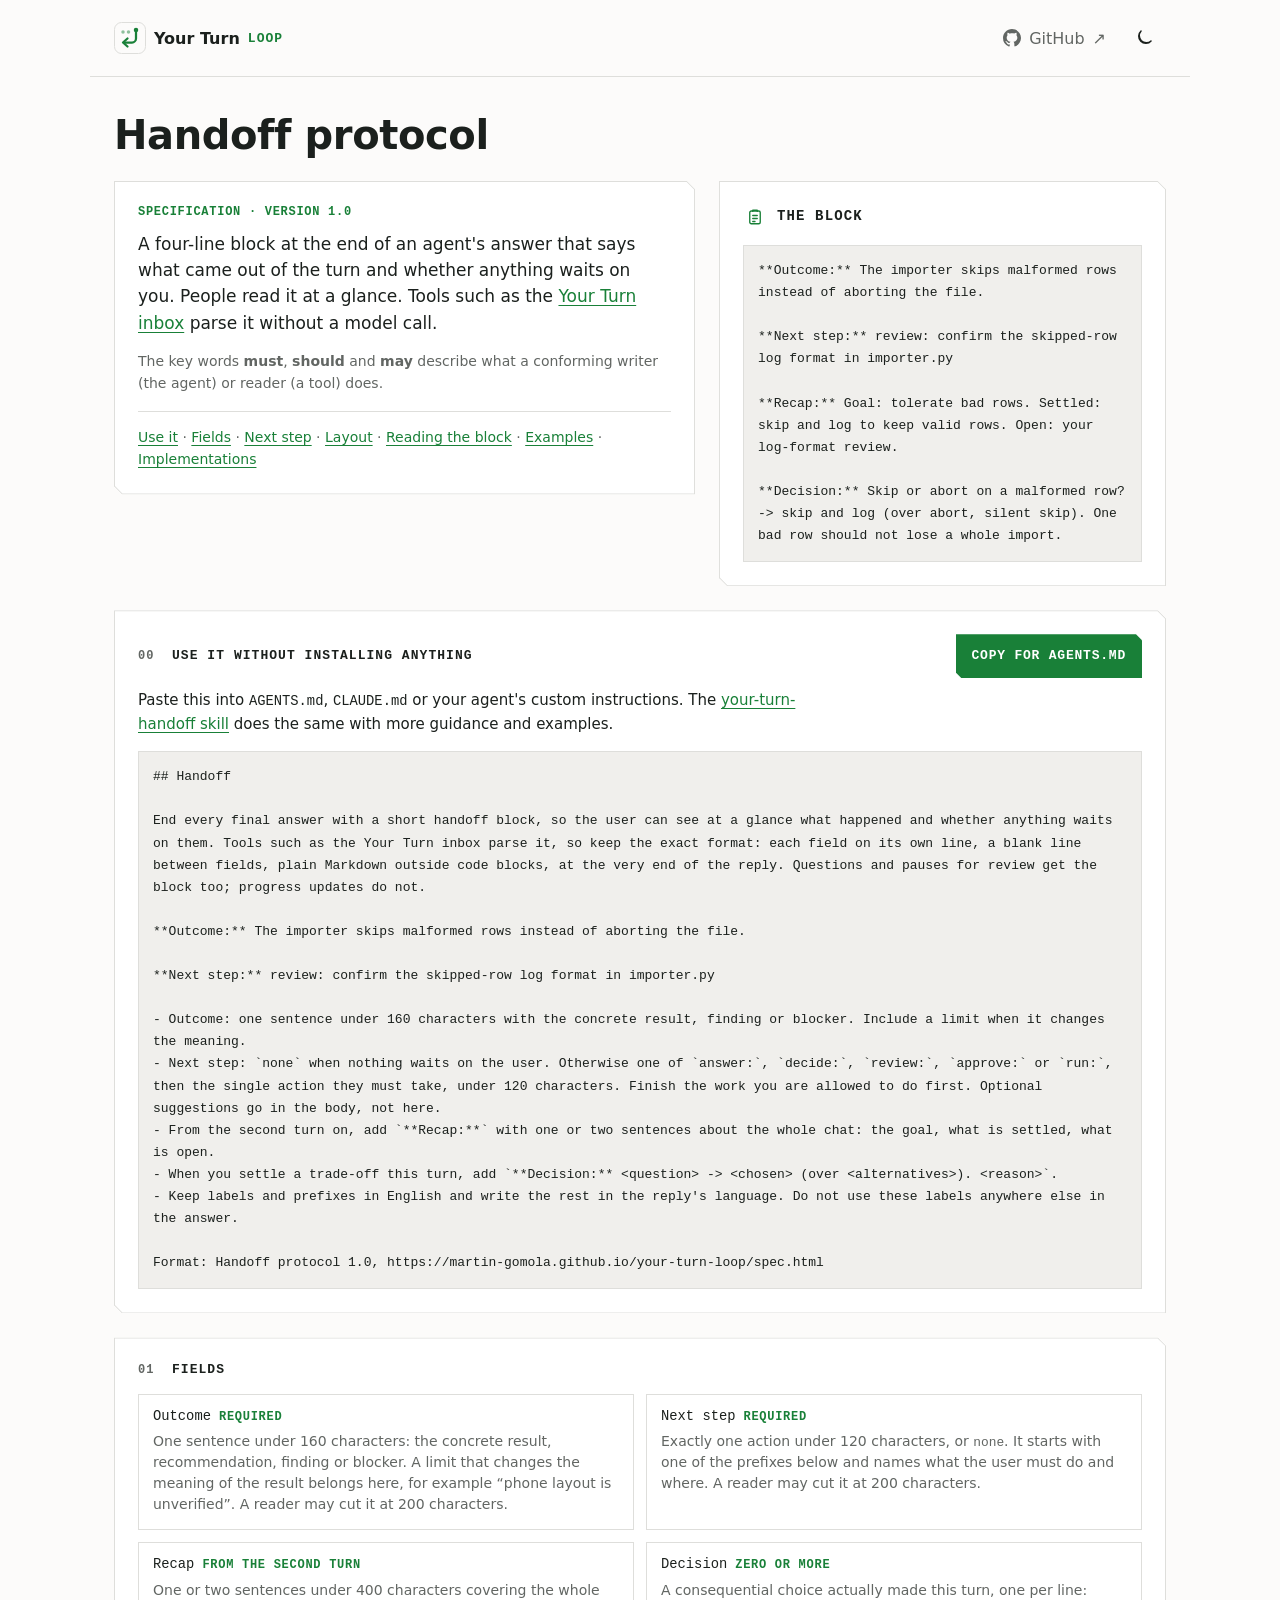
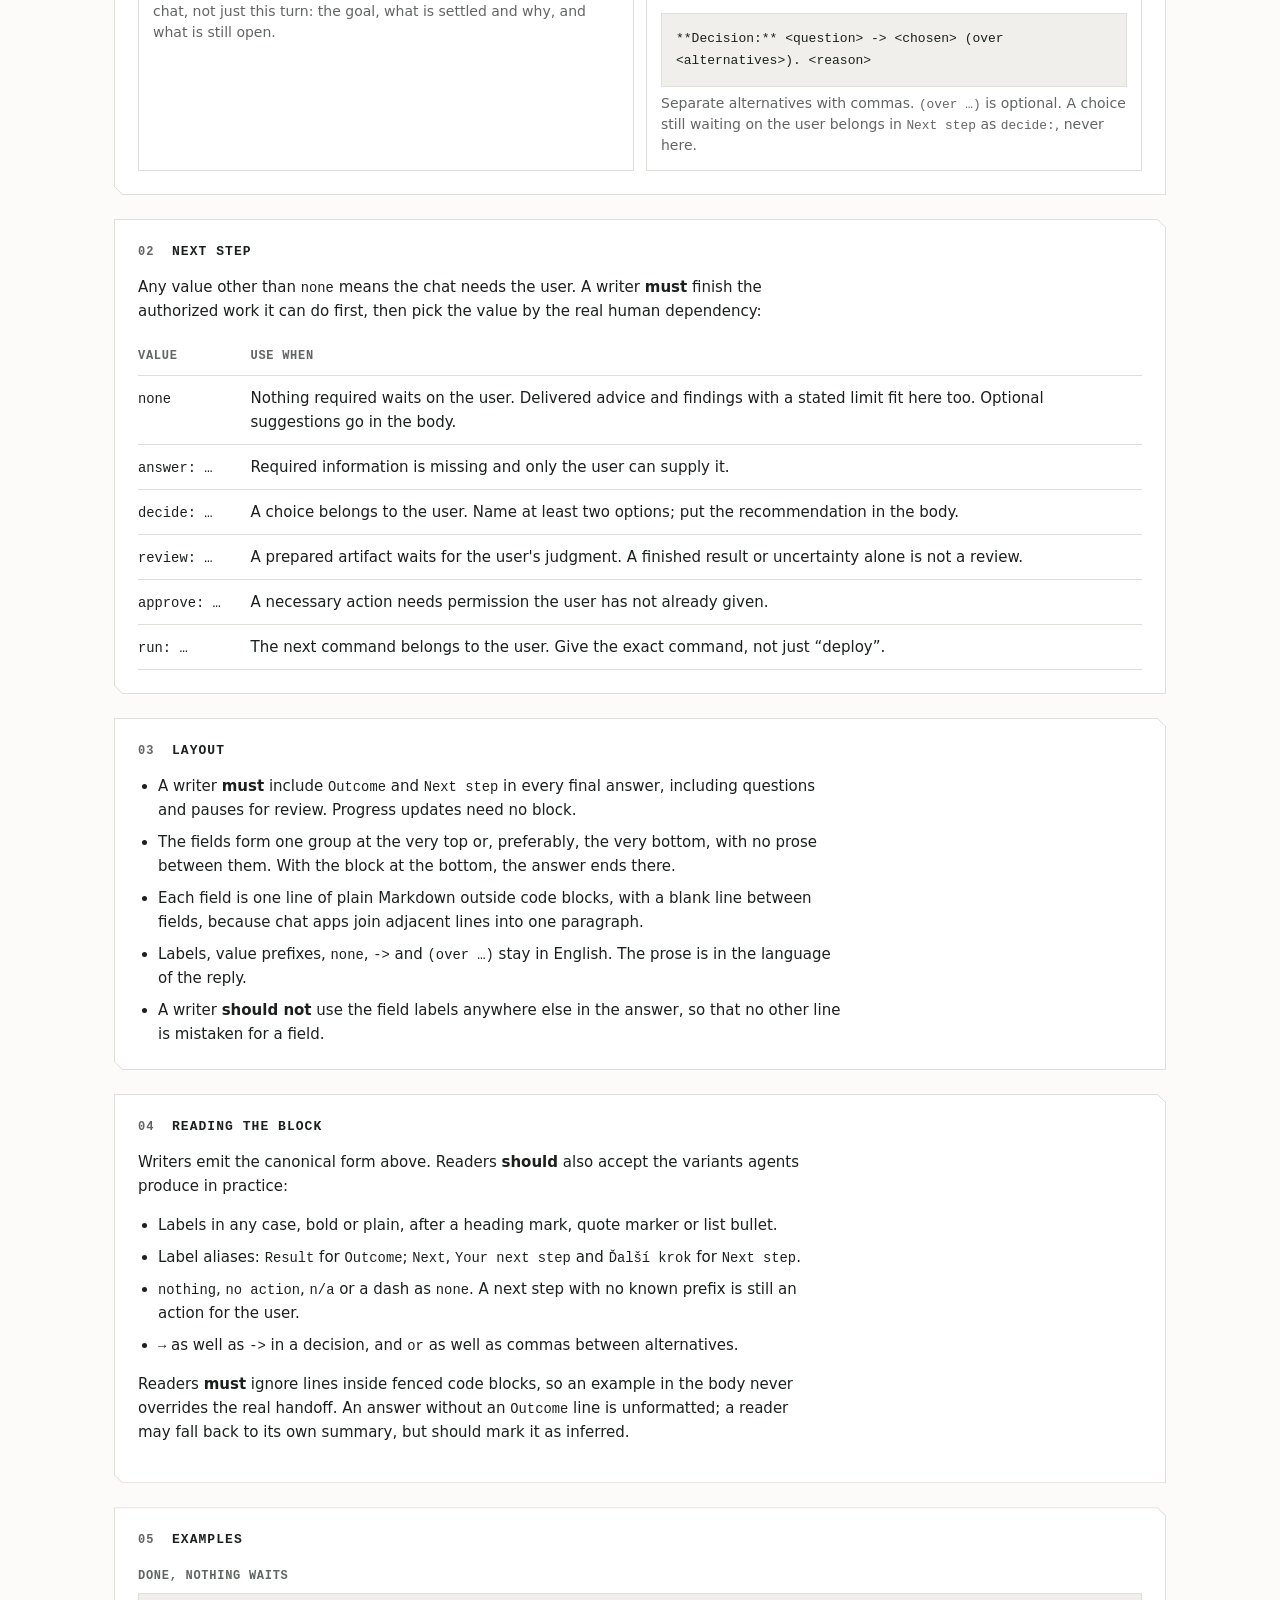
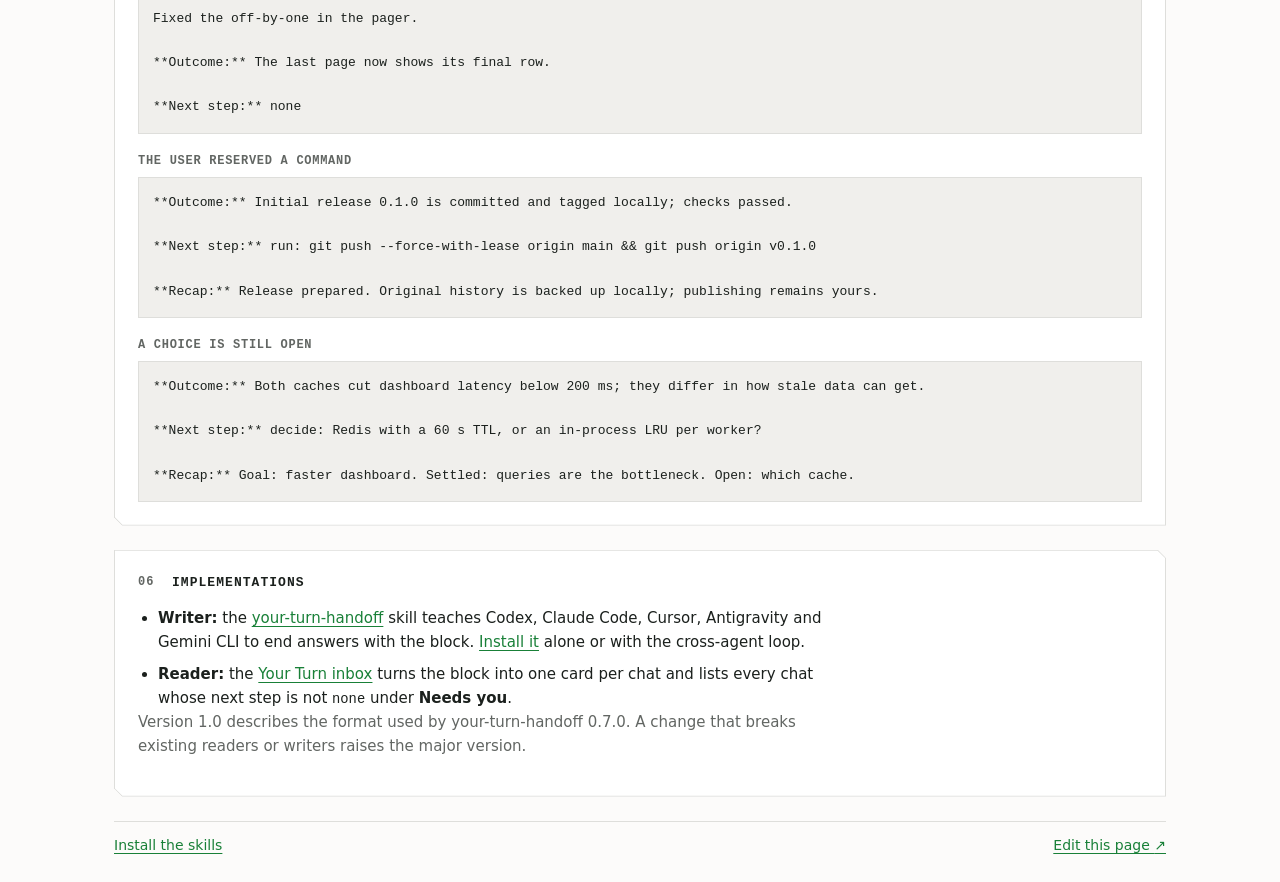
==== commit e123a670: "docs(spec): add a copyable handoff block for AGENTS.md The spec page opens with "Use it without inst" ====
--- a/site/spec.html
+++ b/site/spec.html
@@ -7,8 +7,9 @@
 <title>Handoff protocol · Your Turn Loop</title>
 <script>try{document.documentElement.dataset.theme=localStorage.getItem('theme')||(matchMedia('(prefers-color-scheme: dark)').matches?'dark':'light')}catch{document.documentElement.dataset.theme='light'}</script>
 <link rel="icon" href="icon.svg" type="image/svg+xml">
-<link rel="stylesheet" href="style.css?v=one-product-1">
+<link rel="stylesheet" href="style.css?v=one-product-2">
 <script type="module" src="theme.mjs?v=1"></script>
+<script type="module" src="spec.mjs?v=1"></script>
 <body>
 <!-- GitHub mark from Primer Octicons; license in third-party/primer-octicons-MIT.txt. -->
 <header>
@@ -27,7 +28,7 @@
       <p class="spec-lead">A four-line block at the end of an agent's answer that says what came out of the turn and whether anything waits on you. People read it at a glance. Tools such as the <a href="https://github.com/martin-gomola/your-turn">Your Turn inbox</a> parse it without a model call.</p>
       <p class="spec-note">The key words <strong>must</strong>, <strong>should</strong> and <strong>may</strong> describe what a conforming writer (the agent) or reader (a tool) does.</p>
       <nav class="spec-toc" aria-label="On this page">
-    <a href="#fields">Fields</a> · <a href="#next-step">Next step</a> · <a href="#layout">Layout</a> · <a href="#reading">Reading the block</a> · <a href="#examples">Examples</a> · <a href="#implementations">Implementations</a>
+    <a href="#use">Use it</a> · <a href="#fields">Fields</a> · <a href="#next-step">Next step</a> · <a href="#layout">Layout</a> · <a href="#reading">Reading the block</a> · <a href="#examples">Examples</a> · <a href="#implementations">Implementations</a>
   </nav>
     </section>
     <section class="hud-panel spec-example" aria-labelledby="example-title">
@@ -44,6 +45,29 @@
 **Decision:** Skip or abort on a malformed row? -> skip and log (over abort, silent skip). One bad row should not lose a whole import.</pre>
     </section>
   </div>
+  <section class="hud-panel spec-section spec-adopt" id="use" aria-labelledby="use-title">
+    <div class="result-heading">
+      <h2 class="field-label" id="use-title"><span class="field-step" aria-hidden="true">00</span><span>Use it without installing anything</span></h2>
+      <button id="copy-snippet" type="button">Copy for AGENTS.md</button>
+    </div>
+    <p>Paste this into <code>AGENTS.md</code>, <code>CLAUDE.md</code> or your agent's custom instructions. The <a href="./">your-turn-handoff skill</a> does the same with more guidance and examples.</p>
+    <pre id="snippet" tabindex="0" aria-label="Handoff instructions for AGENTS.md">## Handoff
+
+End every final answer with a short handoff block, so the user can see at a glance what happened and whether anything waits on them. Tools such as the Your Turn inbox parse it, so keep the exact format: each field on its own line, a blank line between fields, plain Markdown outside code blocks, at the very end of the reply. Questions and pauses for review get the block too; progress updates do not.
+
+**Outcome:** The importer skips malformed rows instead of aborting the file.
+
+**Next step:** review: confirm the skipped-row log format in importer.py
+
+- Outcome: one sentence under 160 characters with the concrete result, finding or blocker. Include a limit when it changes the meaning.
+- Next step: `none` when nothing waits on the user. Otherwise one of `answer:`, `decide:`, `review:`, `approve:` or `run:`, then the single action they must take, under 120 characters. Finish the work you are allowed to do first. Optional suggestions go in the body, not here.
+- From the second turn on, add `**Recap:**` with one or two sentences about the whole chat: the goal, what is settled, what is open.
+- When you settle a trade-off this turn, add `**Decision:** &lt;question&gt; -&gt; &lt;chosen&gt; (over &lt;alternatives&gt;). &lt;reason&gt;`.
+- Keep labels and prefixes in English and write the rest in the reply's language. Do not use these labels anywhere else in the answer.
+
+Format: Handoff protocol 1.0, https://martin-gomola.github.io/your-turn-loop/spec.html</pre>
+    <p id="copy-status" class="spec-note" role="status" aria-live="polite"></p>
+  </section>
   <section class="hud-panel spec-section" id="fields" aria-labelledby="fields-title">
     <h2 class="field-label" id="fields-title"><span class="field-step" aria-hidden="true">01</span><span>Fields</span></h2>
     <div class="spec-fields">
--- a/site/style.css
+++ b/site/style.css
@@ -153,6 +153,9 @@
 .spec-list { margin: 0; padding-left: 20px; }
 .spec-list li + li { margin-top: 8px; }
 .spec-footer { justify-content: space-between; }
+.spec-adopt .result-heading { margin-bottom: 10px; }
+.spec-adopt .result-heading .field-label { float: none; width: auto; margin: 0; }
+#copy-status:empty { margin: 0; }
 
 /* DeeTee */
 .pet-section { display: flex; align-items: center; gap: 32px; margin-top: 24px; }
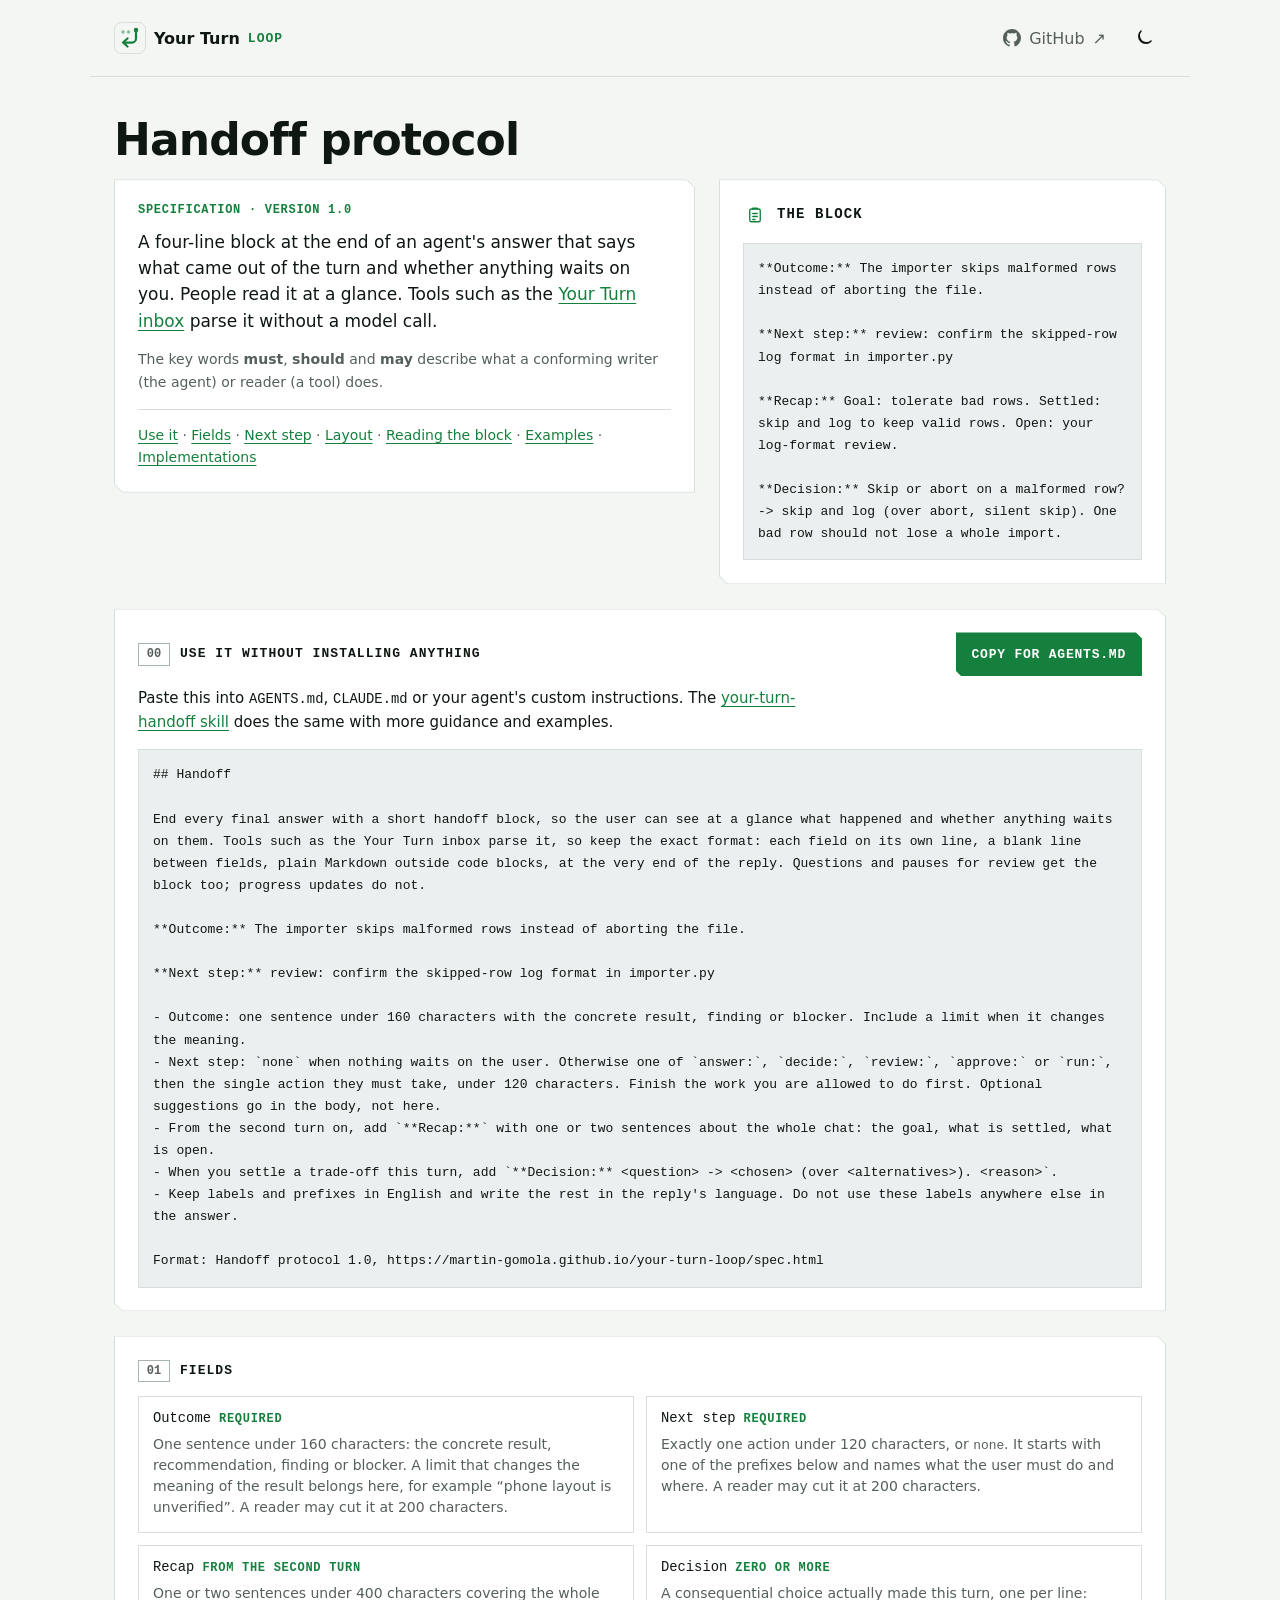
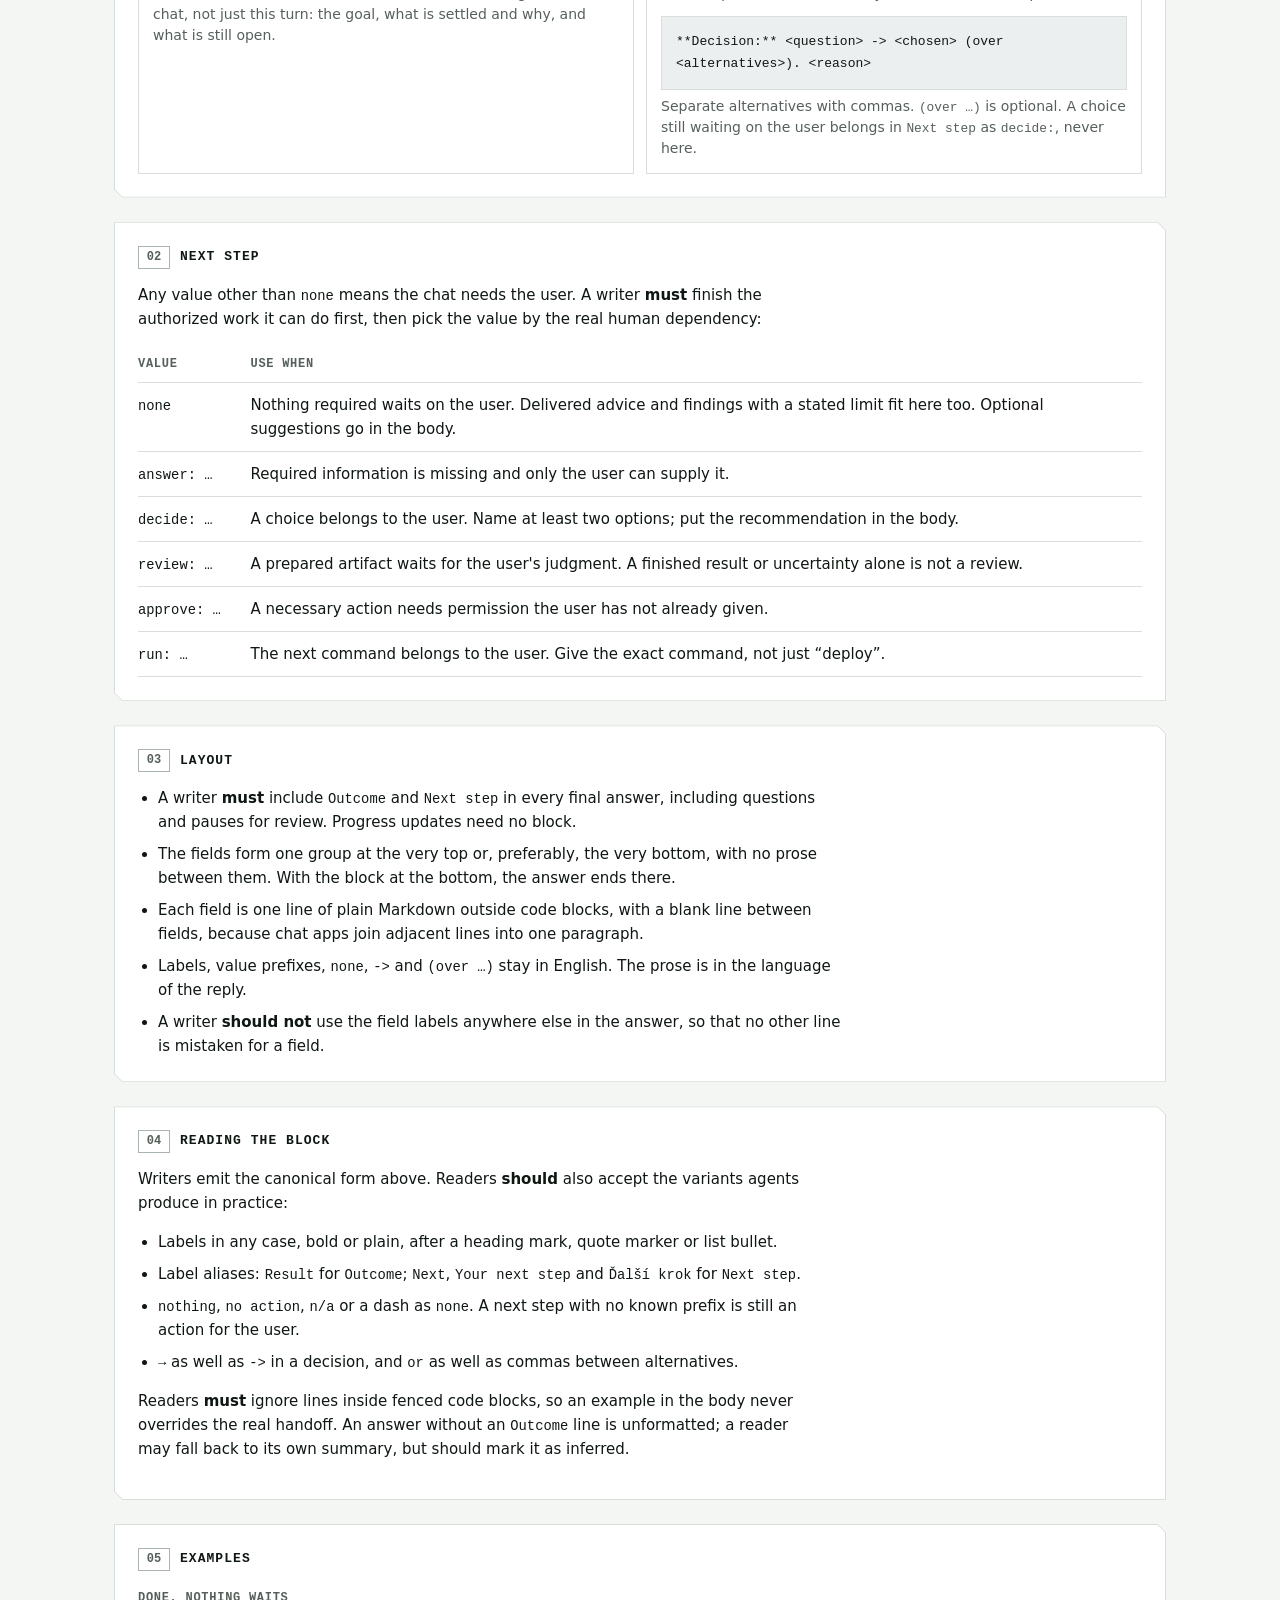
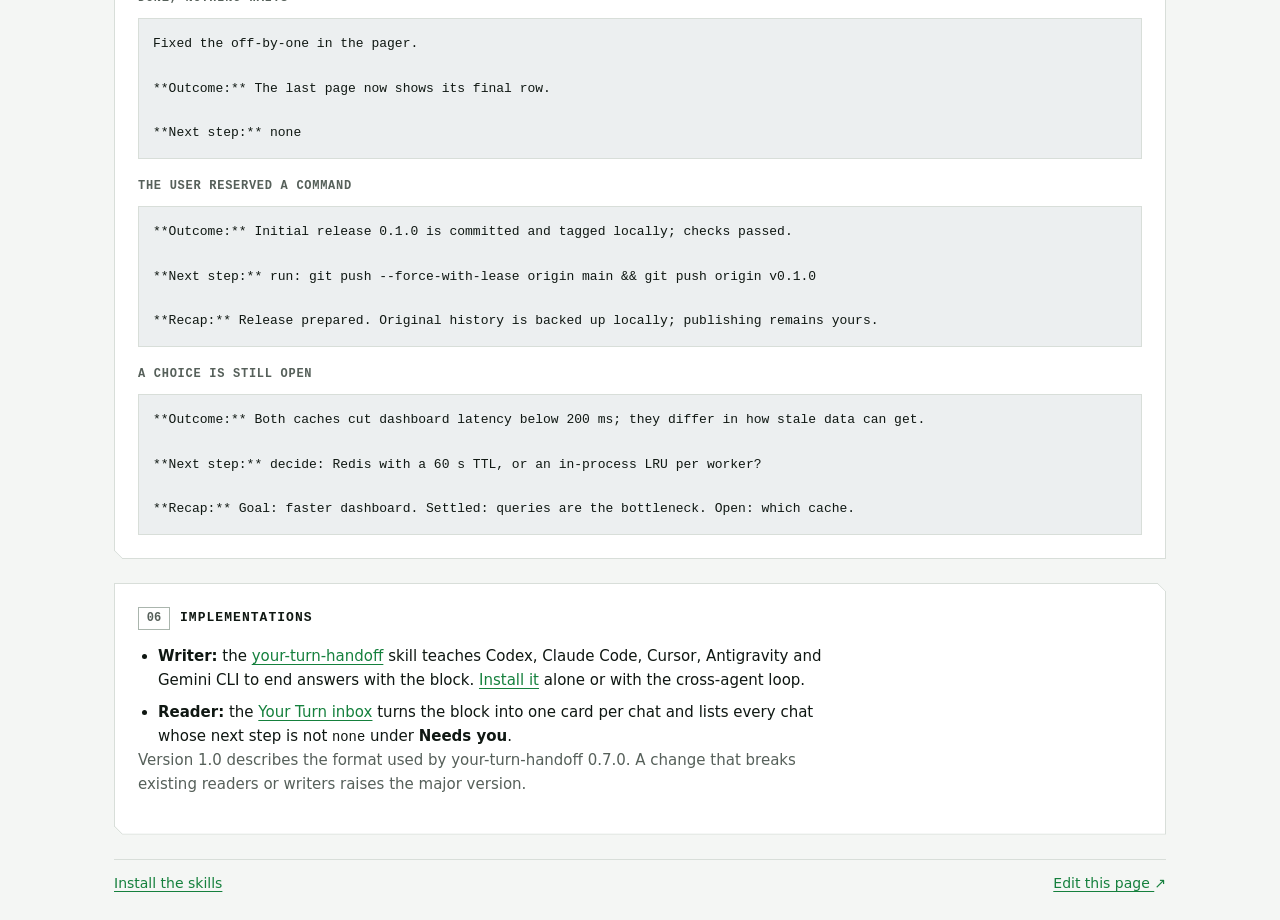
==== commit 2231d5f5: "feat(site): telemetry-style redesign of the skill configurator - Install panel is a terminal card in" ====
--- a/site/spec.html
+++ b/site/spec.html
@@ -7,7 +7,7 @@
 <title>Handoff protocol · Your Turn Loop</title>
 <script>try{document.documentElement.dataset.theme=localStorage.getItem('theme')||(matchMedia('(prefers-color-scheme: dark)').matches?'dark':'light')}catch{document.documentElement.dataset.theme='light'}</script>
 <link rel="icon" href="icon.svg" type="image/svg+xml">
-<link rel="stylesheet" href="style.css?v=one-product-2">
+<link rel="stylesheet" href="style.css?v=telemetry-2">
 <script type="module" src="theme.mjs?v=1"></script>
 <script type="module" src="spec.mjs?v=1"></script>
 <body>
--- a/site/style.css
+++ b/site/style.css
@@ -1,22 +1,38 @@
-/* One product with Your Turn: base tokens, header, HUD panels, labels and buttons follow
-   martin-gomola/your-turn site/style.css. Keep the two in step. */
+/* Header, HUD bezel and label voice follow martin-gomola/your-turn site/style.css. The telemetry
+   palette, pipeline and terminal install panel are this site's own. */
 :root {
   color-scheme: light;
   font-family: -apple-system, BlinkMacSystemFont, "Segoe UI", system-ui, sans-serif;
   color: var(--ink);
   background: var(--page);
-  --page: #fcfbfa;
+  --page: #f4f6f4;
   --surface: #ffffff;
-  --fill: #f0efec;
-  --ink: #1b201d;
-  --muted: #626663;
-  --line: #dededb;
+  --fill: #eceff0;
+  --ink: #0f1712;
+  --muted: #56605a;
+  --line: #d8ded9;
+  --line-strong: #aab5ad;
   --control-line: #818b98;
-  --accent: #198038;
-  --action-fill: #198038;
-  --action-hover: #146b30;
+  --accent: #15803d;
+  --accent-tint: rgba(22, 163, 74, .07);
+  --glow: rgba(22, 163, 74, .3);
+  --action-fill: #15803d;
+  --action-hover: #166534;
   --on-action: #ffffff;
+  --grid-dot: rgba(15, 23, 18, .13);
+  /* The install panel is a terminal in both themes. */
+  --term-bg: #0c110e;
+  --term-bar: #121915;
+  --term-surface: #141c17;
+  --term-line: #26332c;
+  --term-ink: #dbe5de;
+  --term-muted: #7b8a81;
+  --term-green: #4ade80;
+  --term-cyan: #67e8f9;
+  --term-amber: #fcd34d;
+  --term-violet: #c4b5fd;
   --mono: ui-monospace, "SF Mono", Menlo, Consolas, monospace;
+  --ease: cubic-bezier(.2, .7, .2, 1);
   /* The Deck's HUD frame: top-right and bottom-left corners chamfered. A clip-path also cuts a CSS
      border, so the 1px line is an even-odd ring drawn on ::before. */
   --hud-shape: polygon(0 0, calc(100% - 8px) 0, 100% 8px, 100% 100%, 8px 100%, 0 calc(100% - 8px));
@@ -28,9 +44,12 @@
 }
 :root[data-theme="dark"] {
   color-scheme: dark;
-  --page: #151515; --surface: #1b1a1a; --fill: #131313;
-  --ink: #e6e6e6; --muted: #a5a5a5; --line: #30302e; --control-line: #858585;
-  --accent: #42a65f;
+  --page: #0a0d0c; --surface: #111614; --fill: #172019;
+  --ink: #e3eae5; --muted: #919d96; --line: #222b27; --line-strong: #3b4a43; --control-line: #858585;
+  --accent: #22c55e; --accent-tint: rgba(34, 197, 94, .08); --glow: rgba(34, 197, 94, .5);
+  --action-fill: #22c55e; --action-hover: #4ade80; --on-action: #03140a;
+  --grid-dot: rgba(170, 220, 195, .1);
+  --term-bg: #070a09; --term-bar: #0d1310; --term-surface: #0f1512; --term-line: #20302a;
 }
 
 * { box-sizing: border-box; }
@@ -39,6 +58,7 @@
 header { display: flex; align-items: center; gap: 16px; padding-block: 16px; border-bottom: 1px solid var(--line); }
 header a { display: inline-flex; align-items: center; gap: 8px; color: var(--ink); font-weight: 700; text-decoration: none; }
 header .repo { margin-left: auto; font-weight: 400; color: var(--muted); }
+header .repo:hover { color: var(--ink); }
 .github-mark { width: 18px; height: 18px; flex: none; fill: currentColor; }
 .brand-icon { width: 32px; height: 32px; flex: none; }
 .brand-icon__tile { fill: var(--page); stroke: var(--line); stroke-width: 2; }
@@ -49,14 +69,22 @@
 :root[data-theme="dark"] .brand-icon__route { stroke: var(--ink); }
 .brand-suffix { color: var(--accent); font: 700 13px/1 var(--mono); letter-spacing: .08em; text-transform: uppercase; }
 a { color: var(--accent); text-underline-offset: 3px; text-decoration-thickness: 1px; }
+/* Inline links nudge their arrow in the direction it points. */
+a span[aria-hidden] { display: inline-block; transition: transform .18s var(--ease); }
+a:hover span[aria-hidden] { transform: translateX(3px); }
 code { font: .92em var(--mono); }
-main { padding-block: 36px 24px; }
-h1 { margin: 0 0 24px; font-size: clamp(28px, 4vw, 40px); line-height: 1.1; letter-spacing: -.01em; }
+main { padding-block: 40px 24px; }
+h1 { margin: 0 0 16px; font-size: clamp(30px, 4.4vw, 44px); line-height: 1.05; letter-spacing: -.02em; }
+.companion { max-width: 64ch; margin: 0 0 16px; color: var(--muted); font-size: 17px; line-height: 1.5; }
+.companion a { font-weight: 600; }
+.trust { display: flex; flex-wrap: wrap; gap: 8px; margin: 0 0 24px; padding: 0; list-style: none; }
+.trust li { display: inline-flex; align-items: center; gap: 8px; padding: 4px 8px; border: 1px solid var(--line-strong); background: var(--surface); color: var(--ink); font: 600 11px/1.5 var(--mono); letter-spacing: .08em; text-transform: uppercase; }
+.trust li::before { content: ""; width: 6px; height: 6px; background: var(--accent); box-shadow: 0 0 6px var(--glow); }
 .workspace { display: grid; grid-template-columns: minmax(0, 1fr); align-items: start; gap: 24px; }
 
-/* Panels wear the Deck bezel instead of rounded boxes; a ready result's ring takes the accent. */
+/* Panels wear the Deck bezel instead of rounded boxes. */
 .hud-panel { --hud-frame: var(--line); position: relative; min-width: 0; margin: 0; padding: 24px; border: 0; background: var(--surface); clip-path: var(--hud-shape); }
-.hud-panel::before { content: ""; position: absolute; inset: 0; z-index: 2; background: var(--hud-frame); pointer-events: none; clip-path: var(--hud-ring); }
+.hud-panel::before { content: ""; position: absolute; inset: 0; z-index: 2; background: var(--hud-frame); pointer-events: none; clip-path: var(--hud-ring); transition: background-color .25s; }
 .result { display: flex; flex-direction: column; }
 .result[data-state="ready"] { --hud-frame: var(--accent); }
 .result-heading { display: flex; flex-wrap: wrap; align-items: center; justify-content: space-between; gap: 12px; }
@@ -64,46 +92,91 @@
 .result-icon { display: grid; place-items: center; flex: none; width: 24px; height: 24px; color: var(--accent); }
 .result-icon svg { width: 18px; height: 18px; }
 /* Headings in the Deck's label voice: monospace caps. */
-.result-title h2, .panel-title { margin: 0; color: var(--ink); font: 700 14px/1.4 var(--mono); letter-spacing: .08em; text-transform: uppercase; }
+.result-title h2, .panel-title, .term-bar h2 { margin: 0; color: var(--ink); font: 700 14px/1.4 var(--mono); letter-spacing: .08em; text-transform: uppercase; }
 .result-summary, .flow-kicker, .spec-badge, .detail-label { margin: 0; color: var(--accent); font: 600 12px/1.3 var(--mono); letter-spacing: .06em; text-transform: uppercase; }
-.result-summary { margin-top: 12px; }
 .detail-label { display: block; color: var(--muted); }
-#where { margin: 18px 0 0; color: var(--muted); font-size: 14px; line-height: 1.6; }
-.result[data-state="empty"] #where, .result[data-state="error"] #where { max-width: 36ch; }
-#install-content > .field-help { margin-top: 14px; }
-#status { margin: 12px 0 0; color: var(--accent); font-size: 14px; line-height: 1.5; }
-#status:empty { margin: 0; }
+#status { margin: 0; color: var(--accent); font-size: 14px; line-height: 1.5; }
+
+/* Install terminal: dark in both themes, so the command reads as something you run. */
+.terminal { --hud-frame: var(--term-line); padding: 0; background: var(--term-bg); color: var(--term-ink); }
+.terminal[data-state="ready"] { --hud-frame: var(--term-green); }
+.term-bar { display: flex; align-items: center; gap: 12px; padding: 12px 16px; border-bottom: 1px solid var(--term-line); background: var(--term-bar); }
+.term-bar h2 { color: var(--term-ink); }
+.term-dots { display: flex; gap: 6px; }
+.term-dots i { width: 8px; height: 8px; background: var(--term-line); transition: background-color .25s; }
+.terminal[data-state="ready"] .term-dots i:first-child { background: var(--term-green); box-shadow: 0 0 8px rgba(74, 222, 128, .6); }
+.term-path { margin-left: auto; color: var(--term-muted); font: 12px/1 var(--mono); }
+.term-body { display: grid; gap: 12px; padding: 16px 16px 20px; }
+.term-badges { display: flex; flex-wrap: wrap; gap: 6px; margin: 0; }
+.term-badges span { padding: 2px 8px; border: 1px solid var(--term-line); color: var(--term-muted); font: 600 11px/1.6 var(--mono); font-variant-numeric: tabular-nums; letter-spacing: .06em; text-transform: uppercase; transition: color .2s, border-color .2s, background-color .2s; }
+.term-badges span[data-on] { border-color: rgba(74, 222, 128, .45); background: rgba(74, 222, 128, .07); color: var(--term-green); }
+.terminal pre { max-width: 100%; margin: 0; padding: 14px; overflow-wrap: anywhere; border: 1px solid var(--term-line); background: var(--term-surface); color: var(--term-ink); font: 13px/1.7 var(--mono); white-space: pre-wrap; }
+#commands::before, #preview::before { content: "$ "; color: var(--term-muted); }
+#preview { color: var(--term-muted); }
+#preview span:not(.tok-ph, .cursor) { opacity: .75; }
+.tok-env, .tok-cont { color: var(--term-muted); }
+.tok-cmd { color: var(--term-ink); font-weight: 700; }
+.tok-repo { color: var(--term-violet); }
+.tok-flag { color: var(--term-amber); }
+.tok-skill { color: var(--term-green); }
+.tok-agent { color: var(--term-cyan); }
+.tok-ph { color: var(--term-muted); border-bottom: 1px dashed currentColor; }
+.cursor { display: inline-block; width: .6em; height: 1.15em; margin-left: 4px; vertical-align: text-bottom; background: var(--term-green); animation: blink 1.1s steps(1) infinite; }
+@keyframes blink { 50% { opacity: 0; } }
+#where { margin: 0; color: var(--term-muted); font: 13px/1.6 var(--mono); }
+#where::before { content: "# "; }
+.term-actions { display: flex; flex-wrap: wrap; align-items: center; gap: 12px; }
+.terminal #status { color: var(--term-green); font: 13px/1.5 var(--mono); }
+.terminal #copy { background: var(--term-green); color: #03140a; }
+.terminal #copy:hover:enabled { background: #86efac; }
+.terminal #copy[data-copied] { background: var(--term-cyan); }
+.terminal #copy:disabled { background: var(--term-surface); color: var(--term-muted); }
+button.term-pill { justify-self: start; min-height: 32px; padding: 4px 12px; background: rgba(74, 222, 128, .1); color: var(--term-green); box-shadow: inset 0 0 0 1px rgba(74, 222, 128, .45); font-size: 12px; }
+button.term-pill::before { content: "▸ "; }
+button.term-pill:hover:enabled { background: rgba(74, 222, 128, .2); }
+.terminal .field-help { margin: 0; color: var(--term-muted); }
+.terminal a { color: var(--term-green); }
+.terminal :focus-visible { outline-color: var(--term-green); }
+.terminal .example-block { margin-top: 12px; border-top-color: var(--term-line); }
+.terminal .example-block summary { color: var(--term-ink); }
+#examples pre { margin-top: 12px; }
 
 /* Setup choices */
 fieldset { min-width: 0; margin: 0; padding: 0; border: 0; }
 .field-group + .field-group { margin-top: 24px; border-top: 1px solid var(--line); padding-top: 24px; }
-.field-label { display: grid; grid-template-columns: 24px minmax(0, 1fr); align-items: center; gap: 10px; float: left; width: 100%; margin: 0 0 10px; padding: 0; color: var(--ink); font: 700 13px/1.4 var(--mono); letter-spacing: .08em; text-transform: uppercase; }
+.field-label { display: grid; grid-template-columns: 32px minmax(0, 1fr); align-items: center; gap: 10px; float: left; width: 100%; margin: 0 0 12px; padding: 0; color: var(--ink); font: 700 13px/1.4 var(--mono); letter-spacing: .08em; text-transform: uppercase; }
 .field-label code { text-transform: none; letter-spacing: 0; }
-.field-step { color: var(--muted); font: 600 12px/1.4 var(--mono); font-variant-numeric: tabular-nums; }
+.field-step { display: inline-grid; place-items: center; min-width: 28px; padding: 2px 4px; border: 1px solid var(--line-strong); color: var(--muted); font: 600 12px/1.4 var(--mono); font-variant-numeric: tabular-nums; letter-spacing: 0; transition: color .2s, border-color .2s; }
+.field-group:has(:checked) .field-label .field-step { border-color: var(--accent); color: var(--accent); }
 .field-help { clear: both; margin: 0 0 12px; color: var(--muted); font-size: 14px; line-height: 1.55; }
 .skill-options, .agent-options { clear: both; display: grid; gap: 8px; }
-.skill-options label, .agent-options label { display: flex; align-items: flex-start; gap: 10px; min-height: 48px; padding: 10px 12px; border: 1px solid var(--line); border-radius: 0; cursor: pointer; font-size: 15px; }
+.skill-options label, .agent-options label { display: flex; align-items: flex-start; gap: 12px; min-height: 48px; padding: 12px; border: 1px solid var(--line); border-radius: 0; background: var(--surface); cursor: pointer; font-size: 15px; transition: border-color .15s, background-color .15s, box-shadow .15s; }
 .agent-options label { align-items: center; }
-.skill-options label:hover, .agent-options label:hover { border-color: var(--accent); }
-.skill-options label:has(:checked), .agent-options label:has(:checked) { background: var(--fill); border-color: var(--accent); }
+.skill-options label:hover, .agent-options label:hover { border-color: var(--line-strong); background: var(--fill); }
+.skill-options label:has(:checked), .agent-options label:has(:checked) { border-color: var(--accent); background: var(--accent-tint); box-shadow: inset 3px 0 0 var(--accent); }
 .skill-options label:focus-within, .agent-options label:focus-within { outline: 2px solid var(--accent); outline-offset: 2px; }
 .skill-options input, .agent-options input { flex: none; width: 18px; height: 18px; margin: 1px 0 0; accent-color: var(--accent); cursor: inherit; }
 .agent-options input { margin: 0; }
 .skill-options strong { display: block; font: 600 14px/1.4 var(--mono); overflow-wrap: anywhere; }
-.skill-options small, .scope-options small { display: block; margin-top: 3px; color: var(--muted); font-size: 14px; line-height: 1.45; }
+.skill-options small, .scope-options small { display: block; margin-top: 4px; color: var(--muted); font-size: 14px; line-height: 1.45; }
 .agent-logo { display: block; flex: none; width: 16px; height: 16px; object-fit: contain; }
 :root[data-theme="dark"] .agent-logo { filter: invert(1); }
-.related { display: block; margin: 22px 0 0; padding-top: 14px; border-top: 1px solid var(--line); font-size: 14px; line-height: 1.5; }
+.related { display: block; margin: 24px 0 0; padding-top: 16px; border-top: 1px solid var(--line); font-size: 14px; line-height: 1.5; }
 .example-block { margin-top: 20px; padding-top: 16px; border-top: 1px solid var(--line); }
+.example-steps { margin: 16px 0 14px; padding-left: 22px; font-size: 15px; line-height: 1.5; }
+.example-steps li + li { margin-top: 6px; }
+.example-steps code { font-weight: 600; overflow-wrap: anywhere; }
 .example-block summary { cursor: pointer; color: var(--ink); font: 700 13px/1.4 var(--mono); letter-spacing: .08em; text-transform: uppercase; }
 
-/* The action is a solid block with the HUD chamfer (no border, so nothing for the clip to cut). */
-button { min-height: 44px; padding: 8px 16px; border: 0; border-radius: 0; background: var(--action-fill); color: var(--on-action); font: 700 13px/1.2 var(--mono); letter-spacing: .06em; text-transform: uppercase; cursor: pointer; clip-path: var(--hud-cut); }
+/* Primary actions are solid blocks with the HUD chamfer (no border, so nothing for the clip to cut). */
+button { min-height: 44px; padding: 8px 16px; border: 0; border-radius: 0; background: var(--action-fill); color: var(--on-action); font: 700 13px/1.2 var(--mono); letter-spacing: .06em; text-transform: uppercase; cursor: pointer; clip-path: var(--hud-cut); transition: background-color .15s, color .15s, box-shadow .15s, transform .1s; }
 button:hover:enabled { background: var(--action-hover); }
+button:active:enabled { transform: translateY(1px); }
 button:disabled { background: var(--fill); color: var(--muted); cursor: not-allowed; }
-.button-secondary, .button-install { background: var(--fill); color: var(--accent); }
-button.button-secondary:hover:enabled, .button-install:hover { background: var(--line); }
-#flow-select[aria-pressed="true"] { background: var(--action-fill); color: var(--on-action); }
+.button-secondary { background: var(--fill); color: var(--accent); }
+button.button-secondary:hover:enabled { background: var(--line); }
+#flow-select[aria-pressed="true"] { background: var(--accent-tint); color: var(--accent); box-shadow: inset 0 0 0 1px var(--accent); }
+#flow-select[aria-pressed="true"]::before { content: "✓ "; }
 button.theme-toggle { display: grid; place-items: center; width: 44px; height: 44px; padding: 0; border: 0; background: transparent; color: var(--ink); clip-path: none; }
 button.theme-toggle:hover:enabled { background: var(--fill); }
 .theme-toggle svg { width: 20px; height: 20px; fill: none; stroke: currentColor; stroke-width: 1.7; stroke-linecap: round; stroke-linejoin: round; }
@@ -112,19 +185,45 @@
 .app-footer { display: flex; flex-wrap: wrap; justify-content: flex-end; gap: 20px; margin-top: 24px; padding-top: 12px; border-top: 1px solid var(--line); font-size: 14px; }
 [hidden] { display: none !important; }
 
-/* Cross-agent loop bundle */
+/* Cross-agent loop: the pipeline is a circuit the skill checkboxes arm. */
 .flow { margin-bottom: 24px; }
-.flow-art { display: block; width: calc(100% + 48px); height: auto; margin: -24px -24px 20px; border-bottom: 1px solid var(--line); }
-.flow-heading { display: flex; flex-wrap: wrap; align-items: flex-end; justify-content: space-between; gap: 12px 24px; }
-.flow h2 { margin: 6px 0; font-size: 24px; line-height: 1.15; letter-spacing: -.01em; }
+.flow-art { display: block; width: calc(100% + 48px); height: auto; margin: -24px -24px 24px; border-bottom: 1px solid var(--line); }
+.flow-art-dark, :root[data-theme="dark"] .flow-art-light { display: none; }
+:root[data-theme="dark"] .flow-art-dark { display: block; }
+.flow-heading { display: flex; flex-wrap: wrap; align-items: flex-end; justify-content: space-between; gap: 16px 24px; }
+.flow h2 { margin: 8px 0; font-size: 26px; line-height: 1.15; letter-spacing: -.015em; }
 #flow-description { max-width: 60ch; margin: 0; color: var(--muted); font-size: 15px; line-height: 1.5; }
-.flow-steps { display: grid; gap: 12px; margin: 20px 0 0; padding: 0; list-style: none; }
-.flow-steps li { position: relative; display: grid; align-content: start; gap: 4px; padding: 14px; border: 1px solid var(--line); }
+.flow-cta { display: flex; flex-wrap: wrap; align-items: center; gap: 16px; }
+.armed-meter { display: grid; gap: 6px; min-width: 112px; color: var(--muted); font: 600 11px/1.3 var(--mono); font-variant-numeric: tabular-nums; letter-spacing: .08em; text-transform: uppercase; }
+.armed-meter::after { content: ""; height: 4px; background: linear-gradient(var(--accent), var(--accent)) 0 0 / calc(var(--p, 0) * 100%) 100% no-repeat, var(--line); transition: background-size .3s var(--ease); }
+.flow[data-loop="closed"] .armed-meter { color: var(--accent); }
+.flow-pipeline { margin-top: 24px; padding: 16px; border: 1px solid var(--line); background: radial-gradient(var(--grid-dot) 1px, transparent 1.5px) 0 0 / 16px 16px, var(--page); }
+.flow-steps { display: grid; gap: 12px; margin: 0; padding: 0; list-style: none; }
+.flow-steps li { position: relative; display: grid; align-content: start; gap: 4px; padding: 12px; border: 1px solid var(--line-strong); background: var(--surface); transition: border-color .25s, box-shadow .25s; }
+.flow-steps li[data-state="armed"] { border-color: var(--accent); box-shadow: 0 0 18px -8px var(--glow); }
+.step-head { display: flex; align-items: center; justify-content: space-between; gap: 8px; margin-bottom: 4px; }
+.flow-steps li[data-state="armed"] .field-step { border-color: var(--accent); color: var(--accent); }
+.step-state { display: inline-flex; align-items: center; gap: 6px; color: var(--muted); font: 600 11px/1.3 var(--mono); letter-spacing: .08em; text-transform: uppercase; }
+.step-state::before { content: ""; width: 6px; height: 6px; background: var(--line-strong); transition: background-color .2s, box-shadow .2s; }
+li[data-state="partial"] .step-state { color: var(--ink); }
+li[data-state="partial"] .step-state::before { background: var(--accent); opacity: .5; }
+li[data-state="armed"] .step-state { color: var(--accent); }
+li[data-state="armed"] .step-state::before { background: var(--accent); box-shadow: 0 0 8px var(--glow); }
 .flow-steps strong { font: 700 13px/1.4 var(--mono); letter-spacing: .08em; text-transform: uppercase; }
 .flow-steps small { color: var(--muted); font-size: 14px; line-height: 1.5; }
-.flow-chips { display: flex; flex-wrap: wrap; gap: 6px; margin-top: 6px; }
-.flow-chips code { padding: 2px 8px; border: 1px solid var(--accent); background: var(--fill); color: var(--ink); font: 13px/1.5 var(--mono); }
-.flow-loop { margin: 12px 0 0; color: var(--muted); font-size: 14px; line-height: 1.5; }
+.flow-chips { display: flex; flex-wrap: wrap; gap: 6px; margin-top: 8px; }
+button.flow-chip { display: inline-flex; align-items: center; gap: 6px; min-height: 28px; padding: 2px 8px; background: var(--surface); color: var(--ink); box-shadow: inset 0 0 0 1px var(--line-strong); font: 13px/1.5 var(--mono); letter-spacing: 0; text-transform: none; clip-path: none; }
+button.flow-chip::before { content: ""; width: 6px; height: 6px; background: var(--line-strong); transition: background-color .2s, box-shadow .2s; }
+button.flow-chip:hover:enabled { background: var(--fill); box-shadow: inset 0 0 0 1px var(--accent); }
+button.flow-chip[aria-pressed="true"] { background: var(--accent-tint); box-shadow: inset 0 0 0 1px var(--accent), 0 0 10px -3px var(--glow); }
+button.flow-chip[aria-pressed="true"]::before { background: var(--accent); box-shadow: 0 0 6px var(--glow); }
+.flow-return { display: none; position: relative; height: 24px; margin: 0 calc((100% - 36px) / 8); border: 1px dashed var(--line-strong); border-top: 0; transition: border-color .25s; }
+.flow-return::before { content: ""; position: absolute; top: 0; left: -5px; border-inline: 4.5px solid transparent; border-bottom: 6px solid var(--line-strong); }
+.flow-return span { position: absolute; bottom: 0; left: 50%; padding: 0 8px; transform: translate(-50%, 50%); background: var(--page); color: var(--muted); font: 600 11px/1.4 var(--mono); letter-spacing: .08em; text-transform: uppercase; white-space: nowrap; }
+.flow[data-loop="closed"] .flow-return { border-style: solid; border-color: var(--accent); filter: drop-shadow(0 0 4px var(--glow)); }
+.flow[data-loop="closed"] .flow-return::before { border-bottom-color: var(--accent); }
+.flow[data-loop="closed"] .flow-return span { color: var(--accent); }
+.flow-loop { margin: 16px 0 0; color: var(--muted); font-size: 14px; line-height: 1.5; }
 .flow-loop span { color: var(--accent); font-weight: 700; }
 .flow-spec { display: inline-block; margin-top: 8px; font-size: 14px; }
 
@@ -157,27 +256,32 @@
 .spec-adopt .result-heading .field-label { float: none; width: auto; margin: 0; }
 #copy-status:empty { margin: 0; }
 
-/* DeeTee */
+/* DeeTee: a collectible companion on a pixel grid. */
 .pet-section { display: flex; align-items: center; gap: 32px; margin-top: 24px; }
-.pet-preview { flex: none; width: 144px; height: 156px; object-fit: contain; }
+.pet-frame { display: grid; place-items: center; flex: none; width: 184px; height: 192px; border: 1px solid var(--line); background: linear-gradient(var(--grid-dot) 1px, transparent 1px) 0 0 / 8px 8px, linear-gradient(90deg, var(--grid-dot) 1px, transparent 1px) 0 0 / 8px 8px, var(--page); }
+.pet-preview { width: 144px; height: 156px; object-fit: contain; image-rendering: pixelated; }
+.pet-head { display: flex; flex-wrap: wrap; align-items: center; gap: 12px; }
+.pet-tag { padding: 2px 8px; border: 1px solid var(--accent); background: var(--accent-tint); color: var(--accent); font: 600 11px/1.6 var(--mono); letter-spacing: .08em; text-transform: uppercase; }
 .pet-section .panel-title { padding: 0; }
-.pet-section h2 { margin: 8px 0; font-size: 28px; line-height: 1.1; letter-spacing: -.01em; }
+.pet-section h2 { margin: 8px 0; font-size: 28px; line-height: 1.1; letter-spacing: -.015em; }
 .pet-section p { max-width: 60ch; line-height: 1.5; }
 .pet-actions { display: flex; flex-wrap: wrap; align-items: center; gap: 16px; }
-.button-install { display: inline-flex; align-items: center; min-height: 44px; padding: 10px 16px; font: 700 13px/1.2 var(--mono); letter-spacing: .06em; text-transform: uppercase; text-decoration: none; clip-path: var(--hud-cut); }
+.button-install { display: inline-flex; align-items: center; min-height: 44px; padding: 10px 16px; background: var(--action-fill); color: var(--on-action); font: 700 13px/1.2 var(--mono); letter-spacing: .06em; text-transform: uppercase; text-decoration: none; clip-path: var(--hud-cut); transition: background-color .15s; }
+.button-install:hover { background: var(--action-hover); }
 .pet-section .pet-help { color: var(--muted); font-size: 14px; }
 
 @media (min-width: 721px) {
   .skill-options { grid-template-columns: repeat(2, minmax(0, 1fr)); }
-  .flow-steps { grid-template-columns: repeat(3, minmax(0, 1fr)); }
-  .flow-steps li + li::before { content: "→"; position: absolute; top: 50%; left: -12px; transform: translate(-50%, -50%); color: var(--accent); font-weight: 700; }
+  .flow-steps { grid-template-columns: repeat(2, minmax(0, 1fr)); }
   .spec-fields { grid-template-columns: repeat(2, minmax(0, 1fr)); }
 }
 @media (max-width: 720px) {
   header, main { padding-inline: 16px; }
   main { padding-block: 24px 20px; }
   .hud-panel { padding: 16px; }
+  .terminal { padding: 0; }
   .flow-art { width: calc(100% + 32px); margin: -16px -16px 16px; }
+  .flow-pipeline { padding: 12px; }
   .pet-section { flex-direction: column; align-items: flex-start; gap: 16px; }
   header .repo span:not([aria-hidden]) { display: none; }
 }
@@ -185,7 +289,16 @@
   .workspace { grid-template-columns: minmax(0, 1.3fr) minmax(340px, 1fr); }
   .result { position: sticky; top: 16px; }
   .agent-list { grid-template-columns: repeat(3, minmax(0, 1fr)); }
+  .flow-steps { grid-template-columns: repeat(4, minmax(0, 1fr)); }
+  /* Wires between stages; a stage's incoming wire lights up once it is armed. */
+  .flow-steps li + li::before { content: ""; position: absolute; top: 50%; left: -13px; width: 12px; height: 1px; background: var(--line-strong); }
+  .flow-steps li + li::after { content: ""; position: absolute; top: 50%; left: -6px; transform: translateY(-50%); border-block: 4px solid transparent; border-left: 5px solid var(--line-strong); }
+  .flow-steps li[data-state="armed"] + li[data-state="armed"]::before { background: var(--accent); }
+  .flow-steps li[data-state="armed"] + li[data-state="armed"]::after { border-left-color: var(--accent); }
+  .flow-return { display: block; }
 }
 @media (prefers-reduced-motion: reduce) {
-  .pet-preview { display: none; }
-}
+  .pet-frame { display: none; }
+  .cursor { animation: none; }
+  *, *::before, *::after { transition: none !important; }
+}
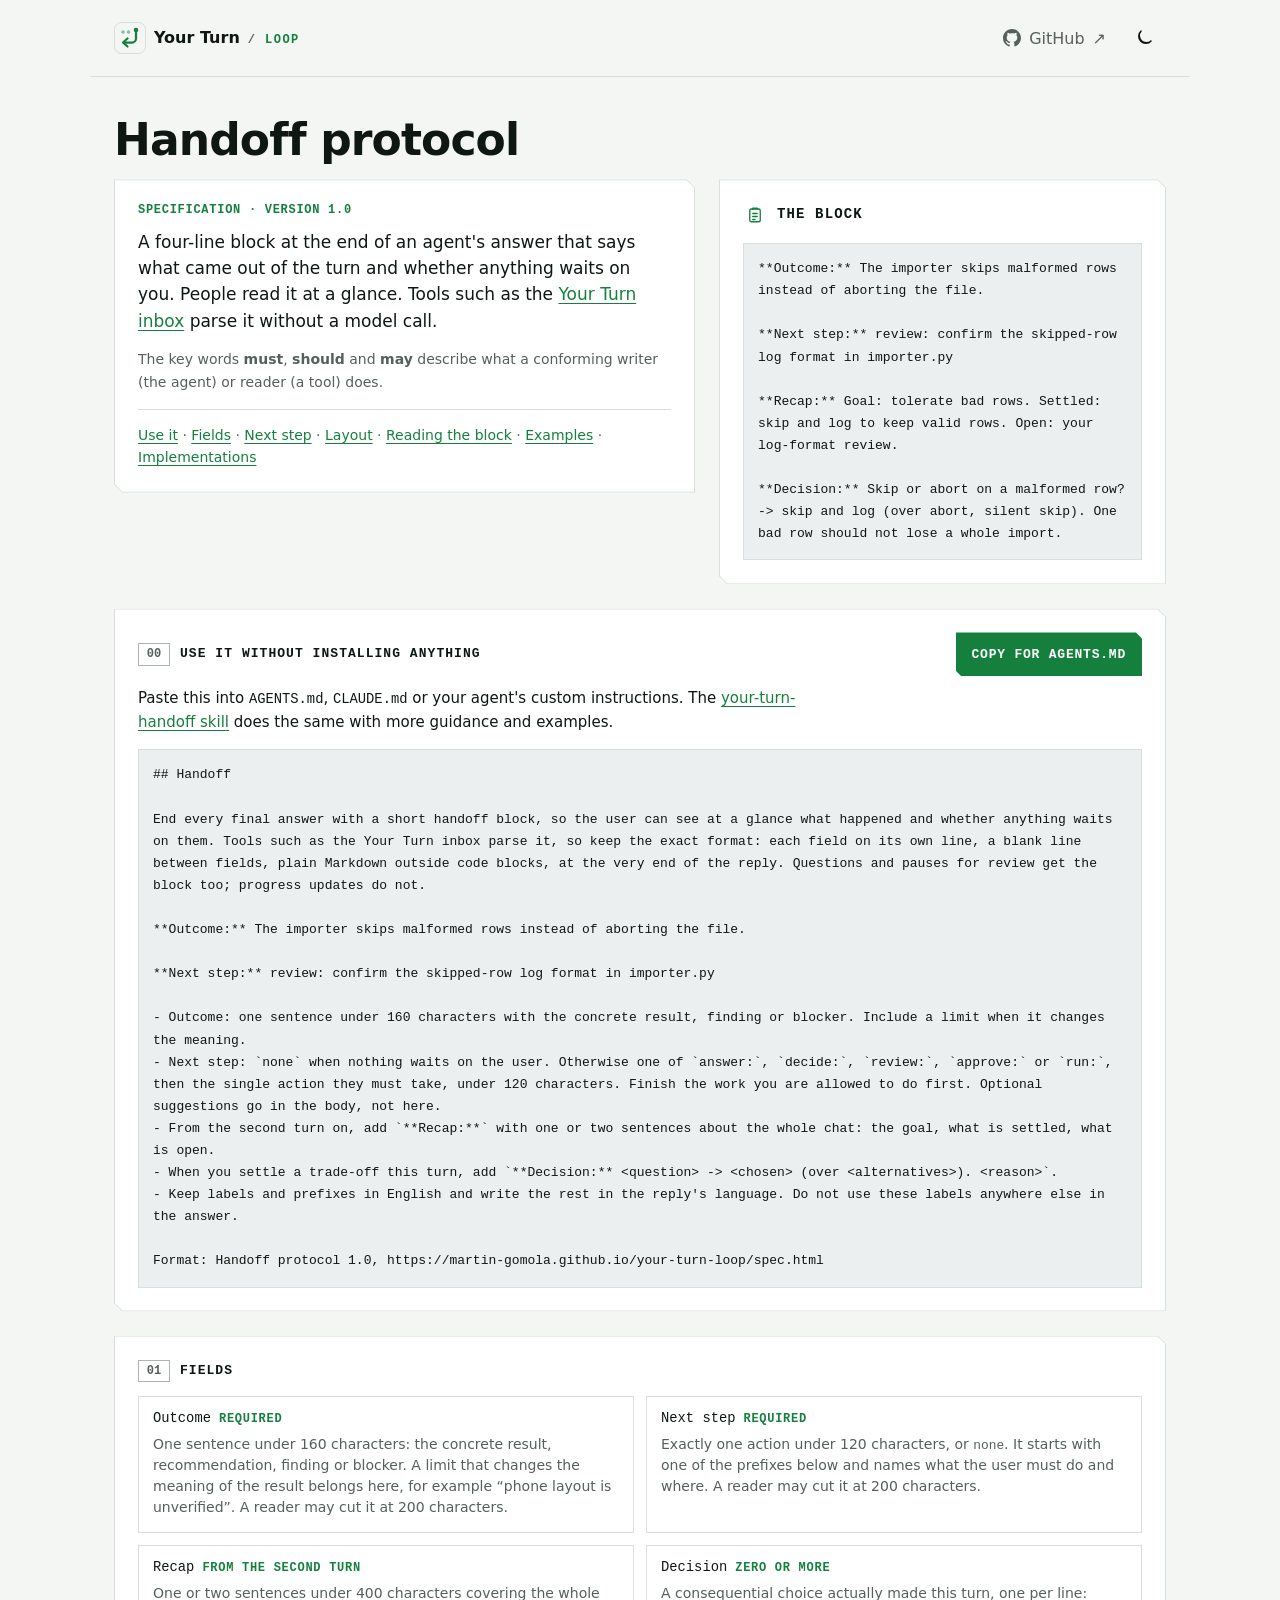
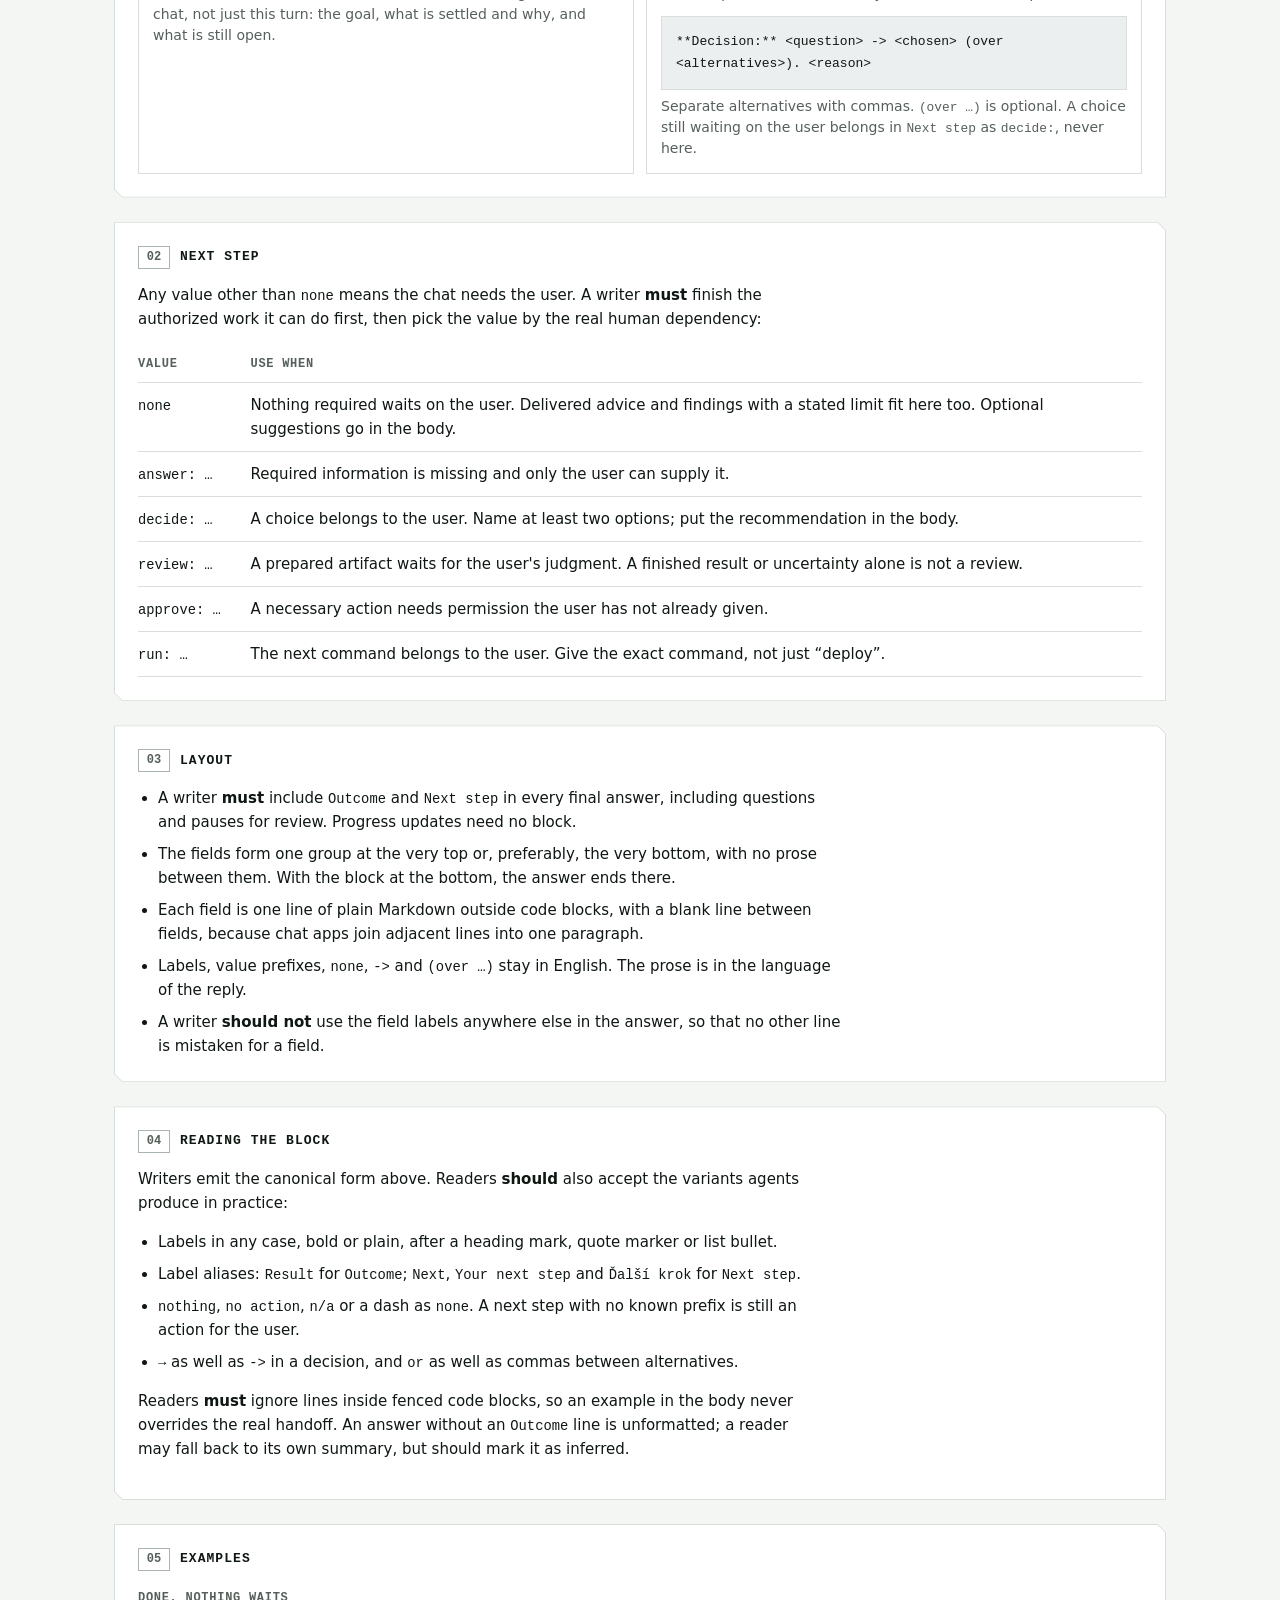
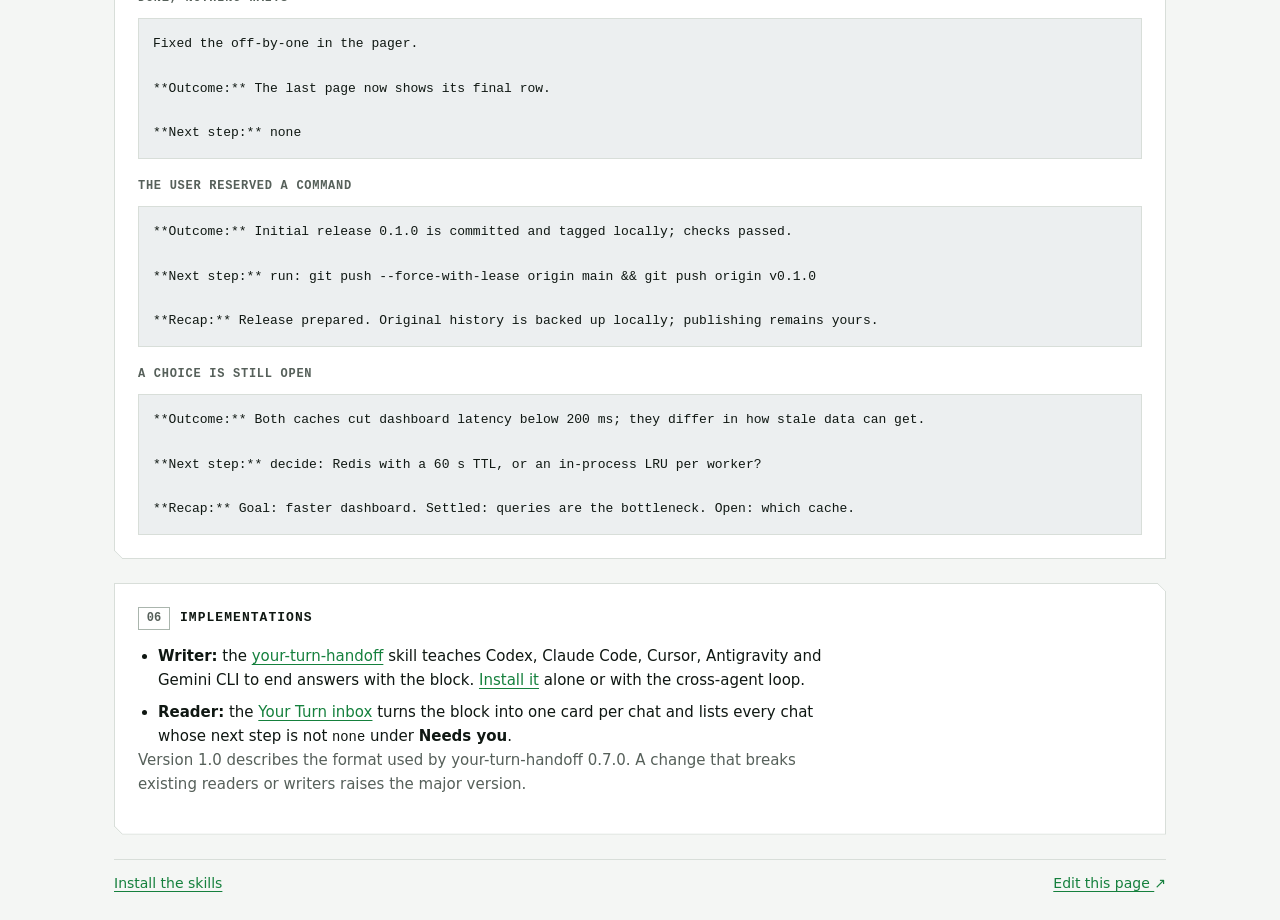
==== commit dcd5afa4: "feat(site): Deck brand line in the header "Your Turn / LOOP" now uses the Deck's .deck-brand treatme" ====
--- a/site/spec.html
+++ b/site/spec.html
@@ -7,7 +7,7 @@
 <title>Handoff protocol · Your Turn Loop</title>
 <script>try{document.documentElement.dataset.theme=localStorage.getItem('theme')||(matchMedia('(prefers-color-scheme: dark)').matches?'dark':'light')}catch{document.documentElement.dataset.theme='light'}</script>
 <link rel="icon" href="icon.svg" type="image/svg+xml">
-<link rel="stylesheet" href="style.css?v=telemetry-2">
+<link rel="stylesheet" href="style.css?v=telemetry-4">
 <script type="module" src="theme.mjs?v=1"></script>
 <script type="module" src="spec.mjs?v=1"></script>
 <body>
@@ -15,7 +15,7 @@
 <header>
   <a class="brand" href="https://martin-gomola.github.io/your-turn/" aria-label="Your Turn">
     <svg class="brand-icon" viewBox="0 0 64 64" aria-hidden="true"><rect class="brand-icon__tile" x="1" y="1" width="62" height="62" rx="14"/><g class="brand-icon__queue"><circle cx="18" cy="20" r="3.5"/><circle cx="29" cy="20" r="3.5"/></g><path class="brand-icon__route" d="M44 16v17c0 4.418-3.582 8-8 8H20"/><path class="brand-icon__route" d="m27 33-9 8 9 8"/><circle class="brand-icon__active" cx="44" cy="16" r="4.5"/></svg>
-    <span>Your Turn</span><span class="brand-suffix">Loop</span>
+    <span class="brand-name"><span>Your Turn</span><span class="brand-suffix"><span aria-hidden="true">/ </span>Loop</span></span>
   </a>
   <a class="repo" href="https://github.com/martin-gomola/your-turn-loop" aria-label="Your Turn Loop on GitHub"><svg class="github-mark" viewBox="0 0 16 16" aria-hidden="true"><path d="M6.766 11.328c-2.063-.25-3.516-1.734-3.516-3.656 0-.781.281-1.625.75-2.188-.203-.515-.172-1.609.063-2.062.625-.078 1.468.25 1.968.703.594-.187 1.219-.281 1.985-.281.765 0 1.39.094 1.953.265.484-.437 1.344-.765 1.969-.687.218.422.25 1.515.046 2.047.5.593.766 1.39.766 2.203 0 1.922-1.453 3.375-3.547 3.64.531.344.89 1.094.89 1.954v1.625c0 .468.391.734.86.547C13.781 14.359 16 11.53 16 8.03 16 3.61 12.406 0 7.984 0 3.563 0 0 3.61 0 8.031a7.88 7.88 0 0 0 5.172 7.422c.422.156.828-.125.828-.547v-1.25c-.219.094-.5.156-.75.156-1.031 0-1.64-.562-2.078-1.609-.172-.422-.36-.672-.719-.719-.187-.015-.25-.093-.25-.187 0-.188.313-.328.625-.328.453 0 .844.281 1.25.86.313.452.64.655 1.031.655s.641-.14 1-.5c.266-.265.47-.5.657-.656"/></svg><span>GitHub</span><span aria-hidden="true">↗</span></a>
   <button id="theme-toggle" class="theme-toggle" type="button" aria-label="Switch to dark theme" title="Switch to dark theme"><svg aria-hidden="true" viewBox="0 0 24 24"><path d="M20.5 15.5A8.5 8.5 0 0 1 8.5 3.5a8.5 8.5 0 1 0 12 12Z"/></svg></button>
--- a/site/style.css
+++ b/site/style.css
@@ -67,7 +67,10 @@
 .brand-icon__active { fill: var(--accent); }
 :root[data-theme="dark"] .brand-icon__queue { fill: var(--ink); opacity: .55; }
 :root[data-theme="dark"] .brand-icon__route { stroke: var(--ink); }
-.brand-suffix { color: var(--accent); font: 700 13px/1 var(--mono); letter-spacing: .08em; text-transform: uppercase; }
+/* The Deck's brand line (.deck-brand in your-turn app.css): name and mode share a baseline, a muted slash between. */
+.brand-name { display: inline-flex; align-items: baseline; gap: 8px; white-space: nowrap; }
+.brand-suffix { color: var(--accent); font: 600 12px/1.4 var(--mono); letter-spacing: .12em; text-transform: uppercase; }
+.brand .brand-suffix > span { display: inline; color: var(--muted); }
 a { color: var(--accent); text-underline-offset: 3px; text-decoration-thickness: 1px; }
 /* Inline links nudge their arrow in the direction it points. */
 a span[aria-hidden] { display: inline-block; transition: transform .18s var(--ease); }
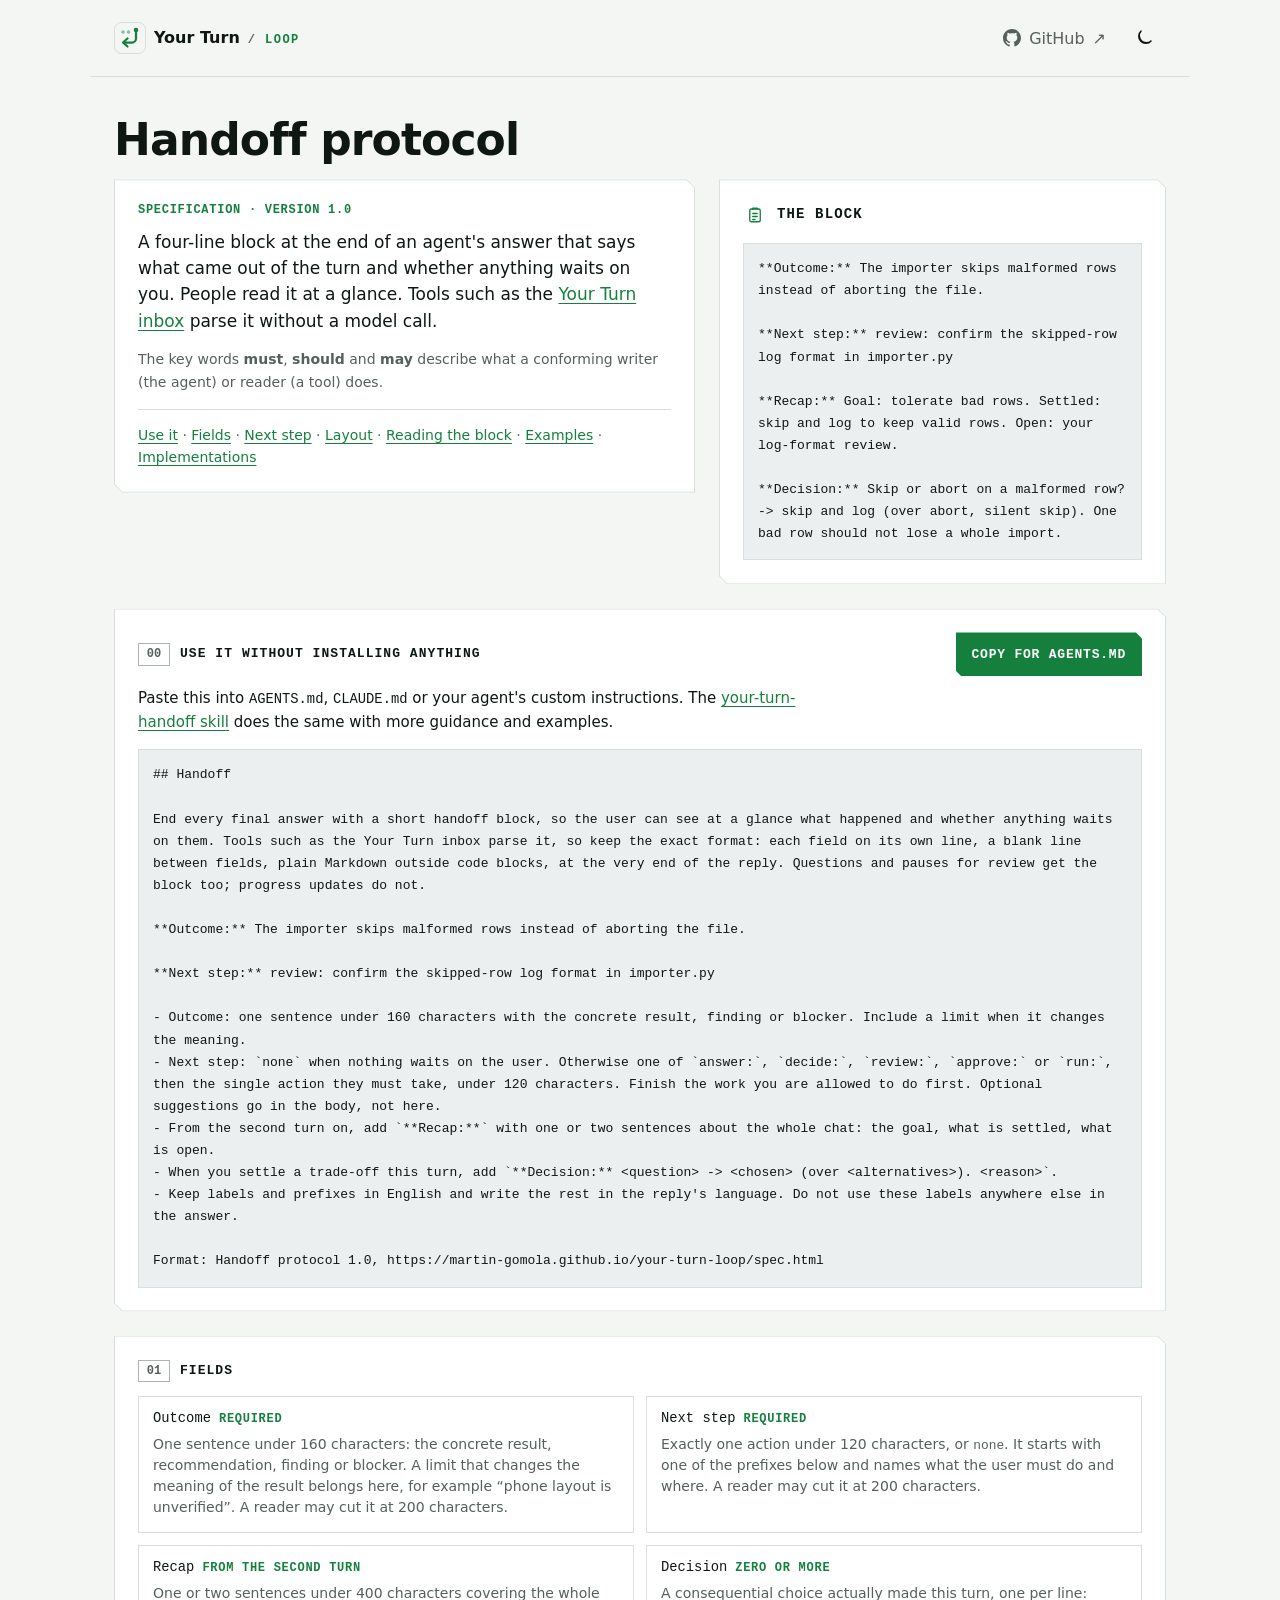
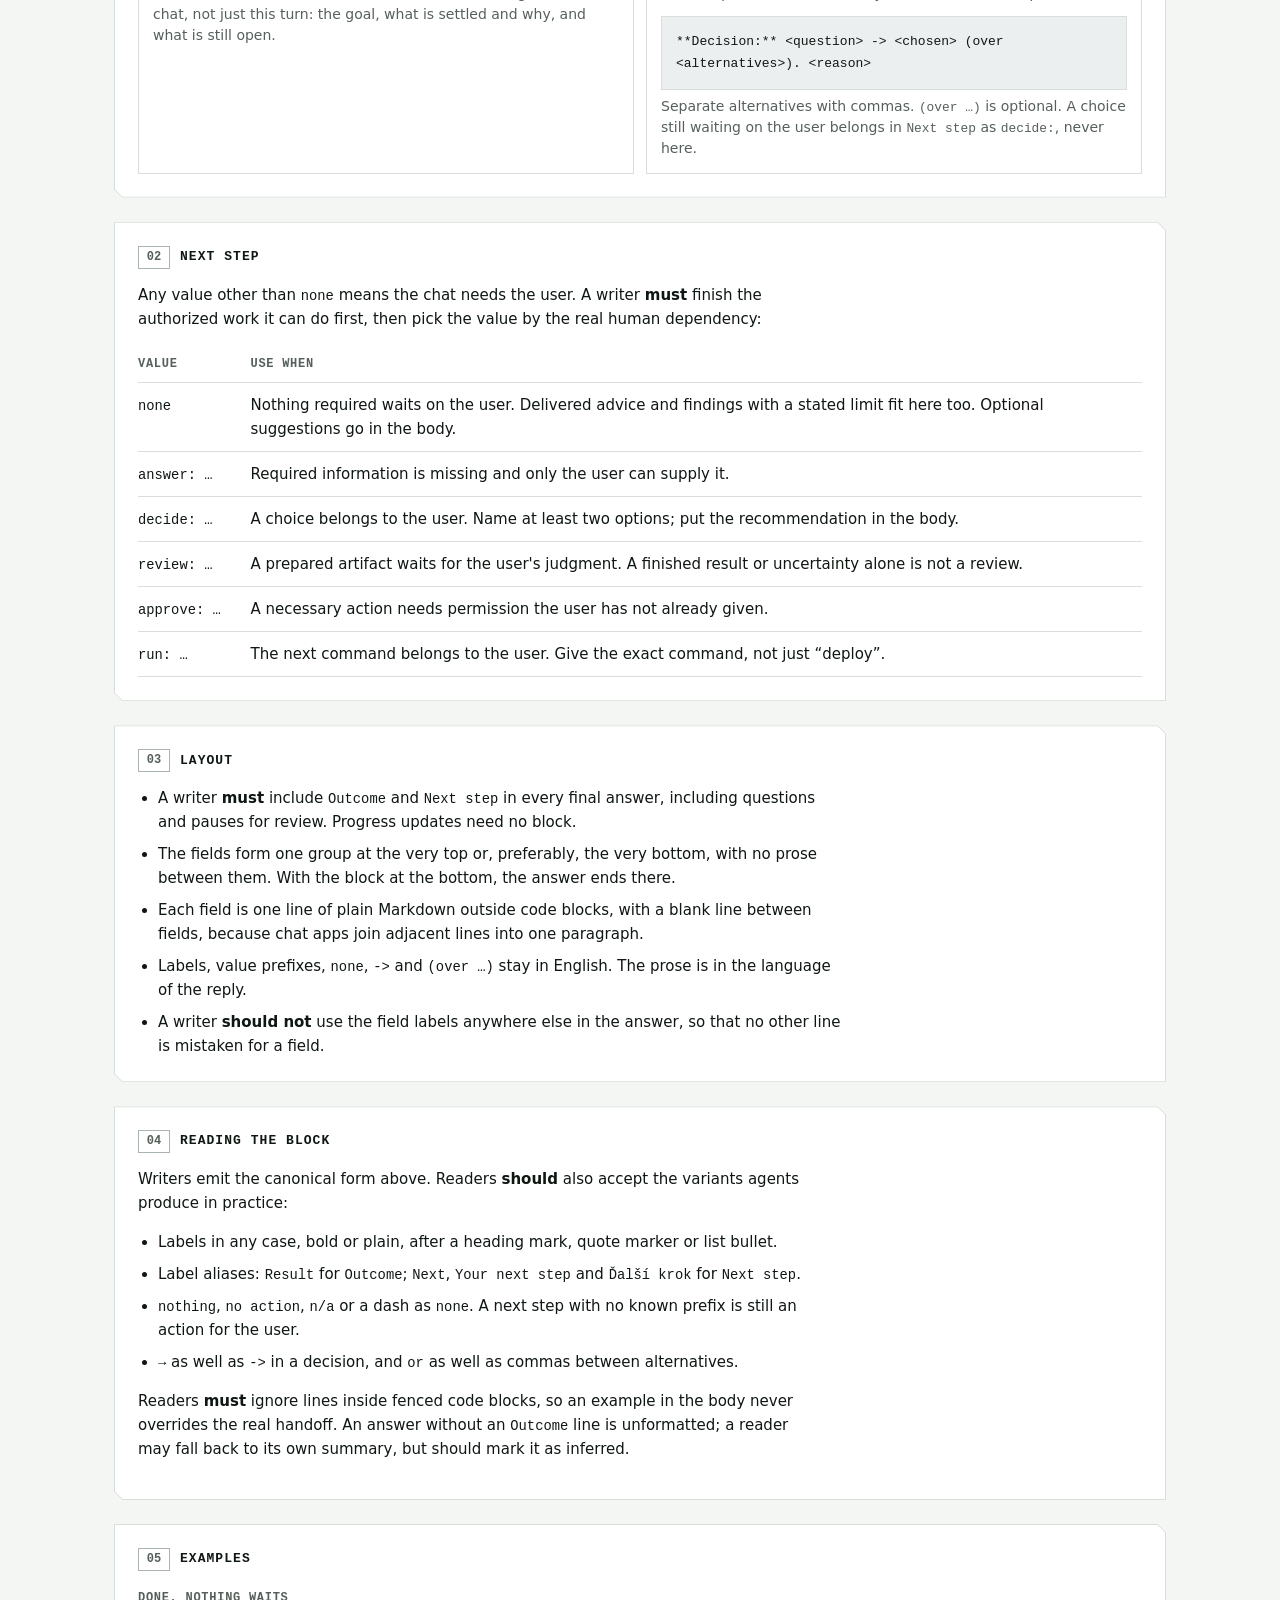
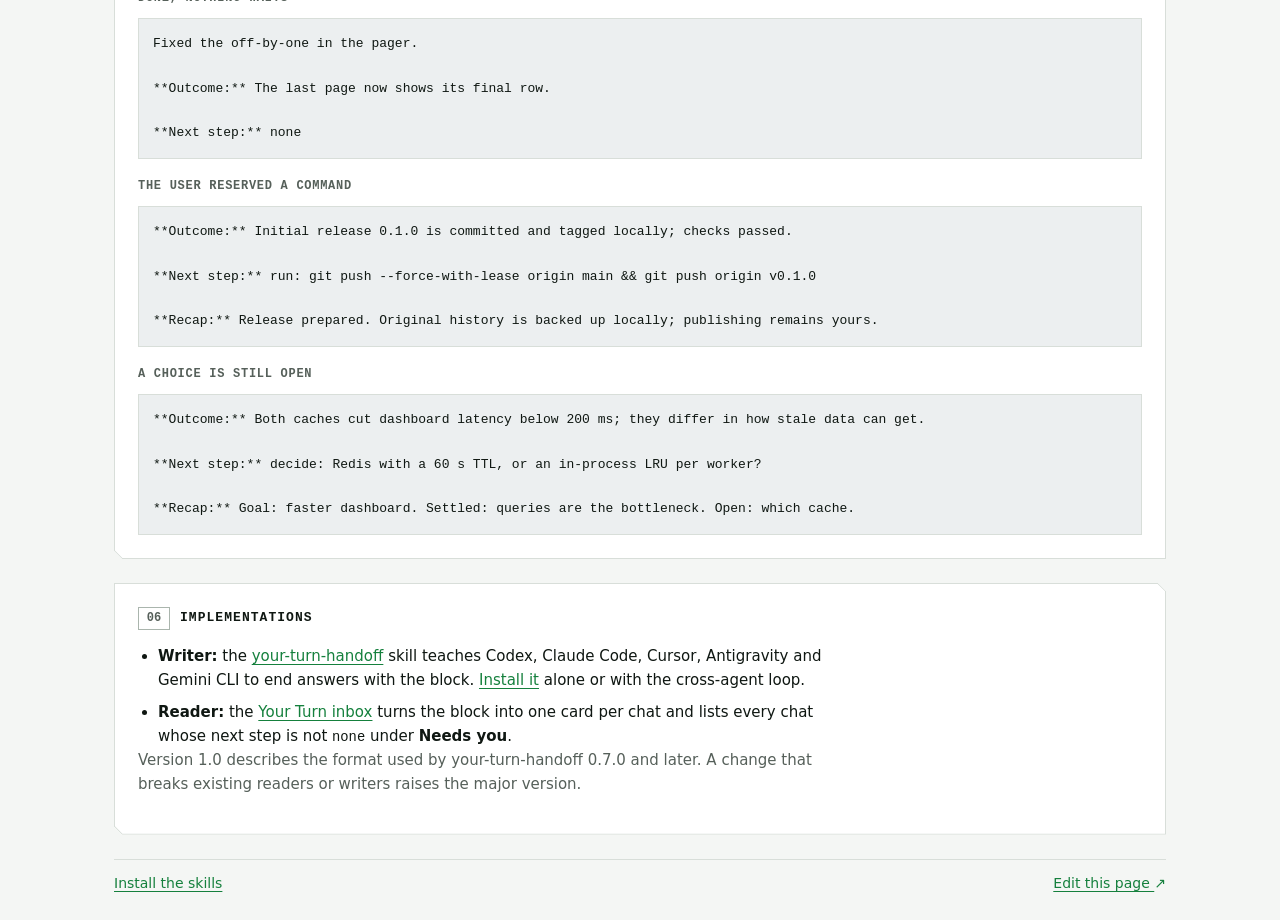
==== commit 2f4f3211: "chore(your-turn-handoff): version 0.8.0 for the your-turn 0.8.0 release The skill text is unchanged;" ====
--- a/site/spec.html
+++ b/site/spec.html
@@ -159,7 +159,7 @@
       <li><strong>Writer:</strong> the <a href="https://github.com/martin-gomola/your-turn-loop/blob/main/skills/your-turn-handoff/SKILL.md">your-turn-handoff</a> skill teaches Codex, Claude Code, Cursor, Antigravity and Gemini CLI to end answers with the block. <a href="./">Install it</a> alone or with the cross-agent loop.</li>
       <li><strong>Reader:</strong> the <a href="https://github.com/martin-gomola/your-turn">Your Turn inbox</a> turns the block into one card per chat and lists every chat whose next step is not <code>none</code> under <strong>Needs you</strong>.</li>
     </ul>
-    <p class="spec-note">Version 1.0 describes the format used by your-turn-handoff 0.7.0. A change that breaks existing readers or writers raises the major version.</p>
+    <p class="spec-note">Version 1.0 describes the format used by your-turn-handoff 0.7.0 and later. A change that breaks existing readers or writers raises the major version.</p>
   </section>
   <footer class="app-footer spec-footer"><a href="./">Install the skills</a><a href="https://github.com/martin-gomola/your-turn-loop/blob/main/site/spec.html">Edit this page <span aria-hidden="true">↗</span></a></footer>
 </main>
--- a/site/style.css
+++ b/site/style.css
@@ -130,9 +130,15 @@
 #where::before { content: "# "; }
 .term-actions { display: flex; flex-wrap: wrap; align-items: center; gap: 12px; }
 .terminal #status { color: var(--term-green); font: 13px/1.5 var(--mono); }
-.terminal #copy { background: var(--term-green); color: #03140a; }
+/* min-width fits "✓ Copied to clipboard", so the label swap never resizes the button. */
+.terminal #copy { min-width: 28ch; background: var(--term-green); color: #03140a; }
 .terminal #copy:hover:enabled { background: #86efac; }
-.terminal #copy[data-copied] { background: var(--term-cyan); }
+.terminal #copy[data-copied] { background: #86efac; animation: copied .6s var(--ease); }
+@keyframes copied { from { background: #ecfdf5; } }
+#commands::after { content: ""; display: inline-block; width: .6em; height: 1.15em; margin-left: 4px; vertical-align: text-bottom; background: var(--term-green); animation: blink 1.1s steps(1) infinite; }
+/* Dark mode: lift the terminal off the near-black page with a faint emerald frame. */
+:root[data-theme="dark"] .terminal:not([data-state="ready"]) { --hud-frame: rgba(74, 222, 128, .28); }
+:root[data-theme="dark"] .terminal { --term-bg: #0b100d; }
 .terminal #copy:disabled { background: var(--term-surface); color: var(--term-muted); }
 button.term-pill { justify-self: start; min-height: 32px; padding: 4px 12px; background: rgba(74, 222, 128, .1); color: var(--term-green); box-shadow: inset 0 0 0 1px rgba(74, 222, 128, .45); font-size: 12px; }
 button.term-pill::before { content: "▸ "; }
@@ -273,12 +279,12 @@
 .button-install:hover { background: var(--action-hover); }
 .pet-section .pet-help { color: var(--muted); font-size: 14px; }
 
-@media (min-width: 721px) {
+@media (min-width: 768px) {
   .skill-options { grid-template-columns: repeat(2, minmax(0, 1fr)); }
   .flow-steps { grid-template-columns: repeat(2, minmax(0, 1fr)); }
   .spec-fields { grid-template-columns: repeat(2, minmax(0, 1fr)); }
 }
-@media (max-width: 720px) {
+@media (max-width: 767px) {
   header, main { padding-inline: 16px; }
   main { padding-block: 24px 20px; }
   .hud-panel { padding: 16px; }
@@ -287,10 +293,18 @@
   .flow-pipeline { padding: 12px; }
   .pet-section { flex-direction: column; align-items: flex-start; gap: 16px; }
   header .repo span:not([aria-hidden]) { display: none; }
+  .terminal #copy { flex: 1 1 100%; }
+  /* Stacked stages read top to bottom, so the wire turns into a down arrow in the gap. */
+  .flow-steps { gap: 24px; }
+  .flow-steps li + li::before { content: "↓"; position: absolute; top: -21px; left: 50%; transform: translateX(-50%); color: var(--line-strong); font: 700 14px/18px var(--mono); }
+  .flow-steps li[data-state="armed"] + li[data-state="armed"]::before { color: var(--accent); }
+}
+@media (min-width: 900px) {
+  .workspace { grid-template-columns: minmax(0, 1.3fr) minmax(340px, 1fr); }
+  /* The command and its Copy stay in view while the taller setup column scrolls. */
+  .result { position: sticky; top: 24px; align-self: start; }
 }
 @media (min-width: 1024px) {
-  .workspace { grid-template-columns: minmax(0, 1.3fr) minmax(340px, 1fr); }
-  .result { position: sticky; top: 16px; }
   .agent-list { grid-template-columns: repeat(3, minmax(0, 1fr)); }
   .flow-steps { grid-template-columns: repeat(4, minmax(0, 1fr)); }
   /* Wires between stages; a stage's incoming wire lights up once it is armed. */
@@ -302,6 +316,6 @@
 }
 @media (prefers-reduced-motion: reduce) {
   .pet-frame { display: none; }
-  .cursor { animation: none; }
+  .cursor, #commands::after, .terminal #copy[data-copied] { animation: none; }
   *, *::before, *::after { transition: none !important; }
 }
